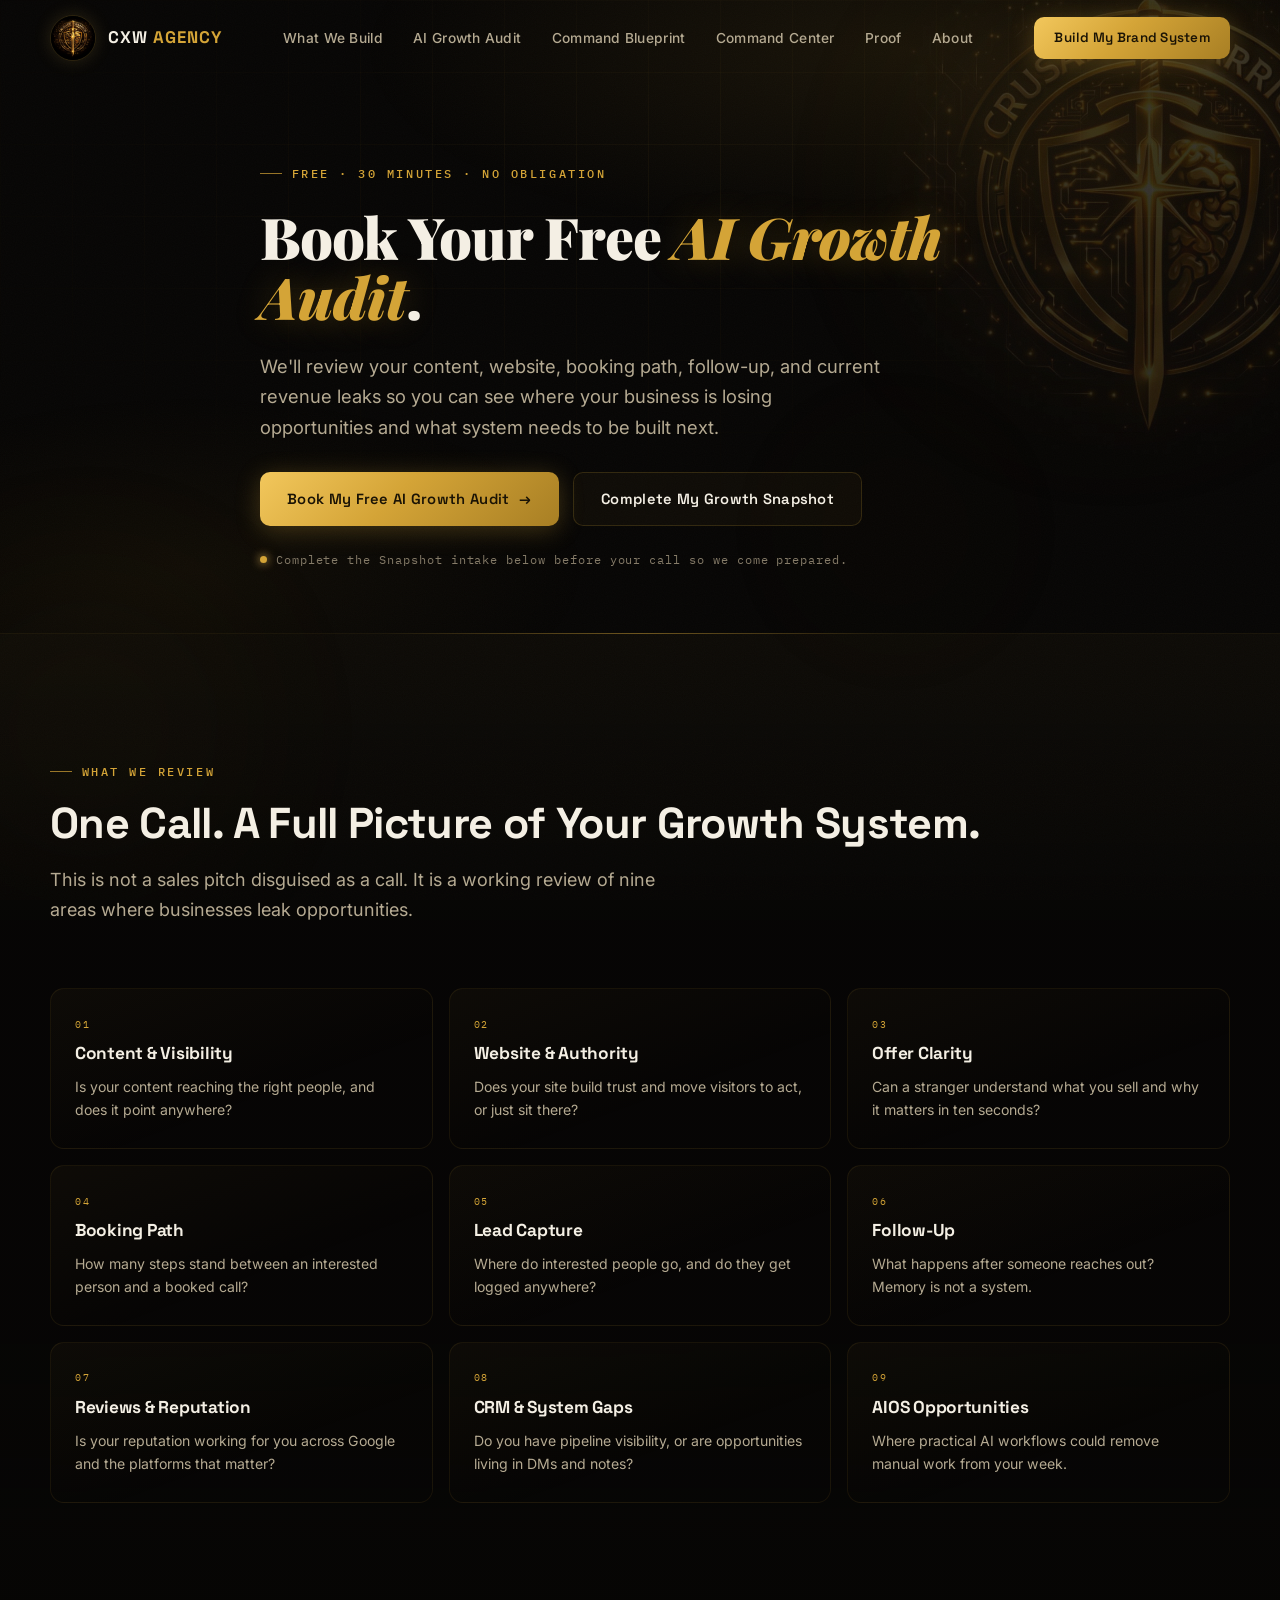
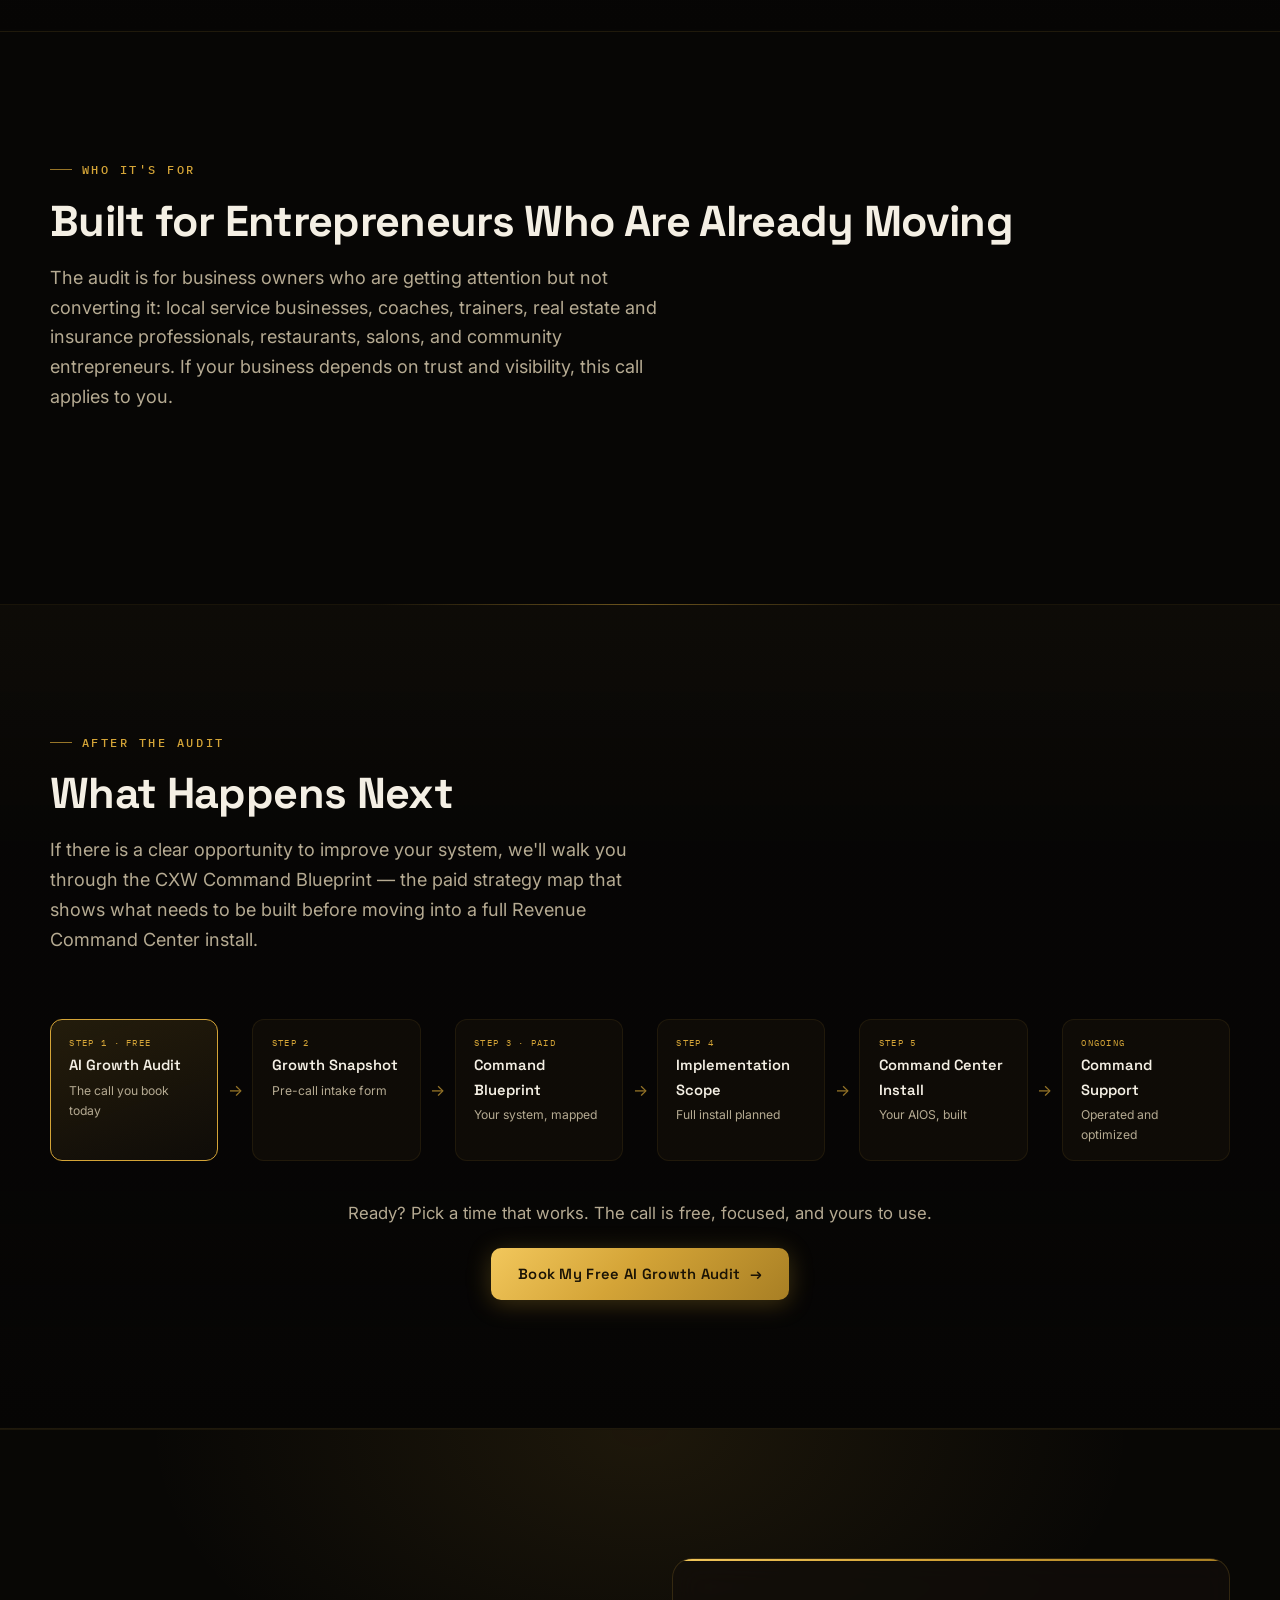
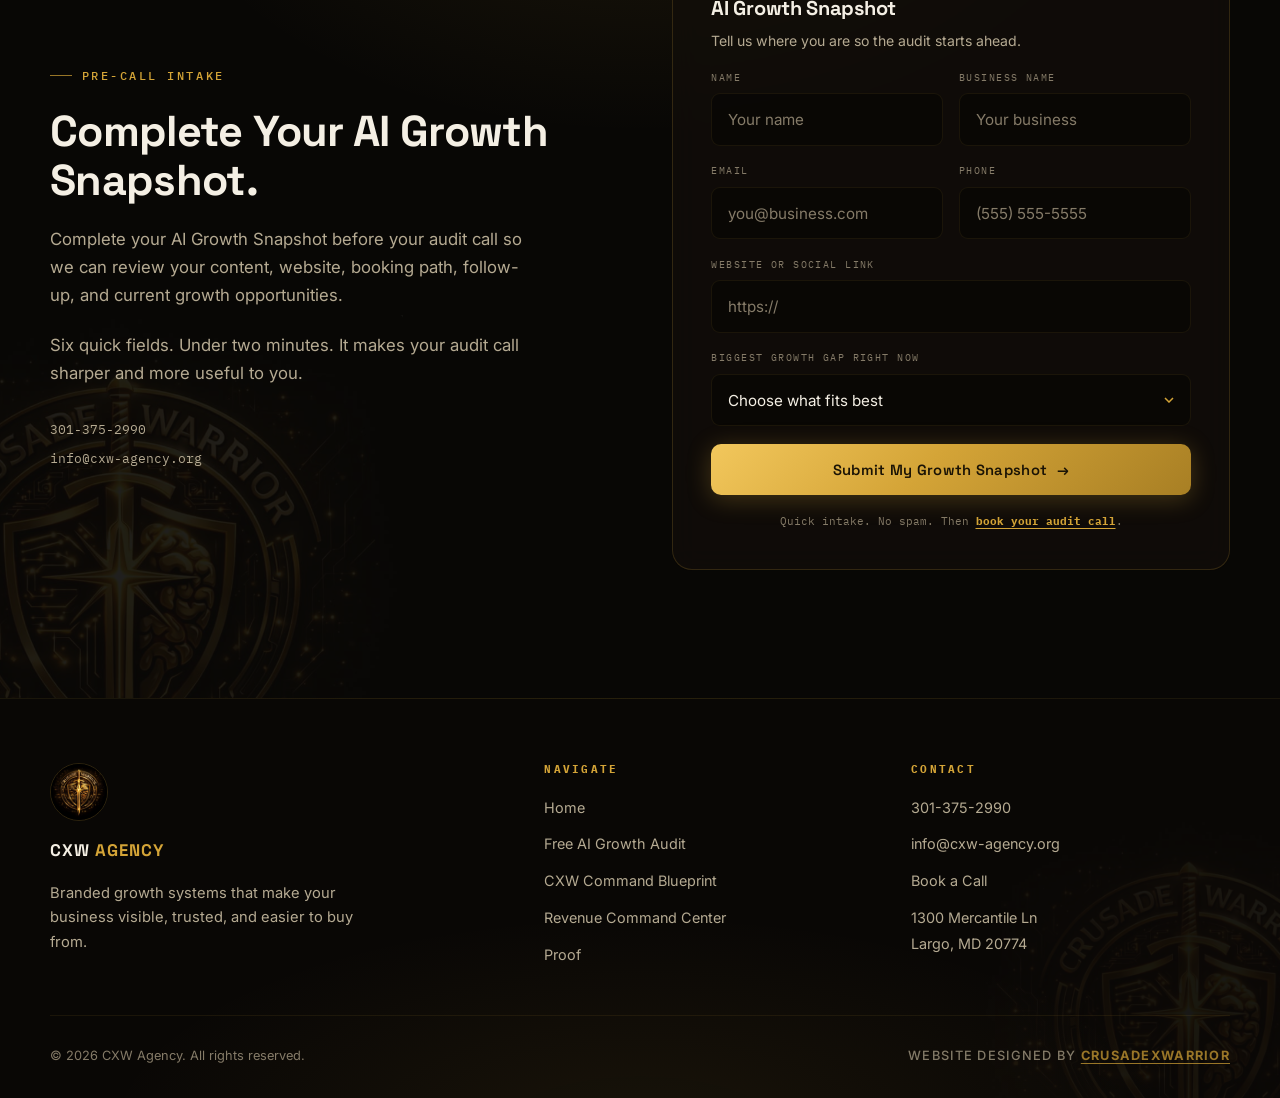
==== ai-growth-audit.html @ 998bd676 "Update: restructure nav (add AI Growth Audit + About, drop Growth Engine/Industries), add About miss" ====
<!DOCTYPE html>
<html lang="en">
<head>
  <meta charset="UTF-8">
  <meta name="viewport" content="width=device-width, initial-scale=1.0">
  <title>Book Your Free AI Growth Audit | CXW Agency</title>
  <meta name="description" content="Book a free AI Growth Audit with CXW Agency. We review your content, website, booking path, follow-up, and revenue leaks so you know exactly what system to build next.">
  <meta property="og:title" content="Book Your Free AI Growth Audit | CXW Agency">
  <meta property="og:description" content="A free call that shows you where your business is losing opportunities and what system needs to be built next.">
  <meta property="og:type" content="website">
  <meta property="og:url" content="https://cxw-agency.org/ai-growth-audit">
  <meta property="og:image" content="https://cxw-agency.org/assets/logo.png">
  <meta name="theme-color" content="#070605">
  <link rel="canonical" href="https://cxw-agency.org/ai-growth-audit">
  <link rel="icon" type="image/png" href="/assets/logo.png">

  <link rel="preconnect" href="https://fonts.googleapis.com">
  <link rel="preconnect" href="https://fonts.gstatic.com" crossorigin>
  <link href="https://fonts.googleapis.com/css2?family=Space+Grotesk:wght@500;600;700&family=Playfair+Display:ital,wght@0,700;0,900;1,700;1,900&family=Inter:wght@400;500;600&family=IBM+Plex+Mono:wght@400;500&display=swap" rel="stylesheet">

  <link rel="stylesheet" href="/css/variables.css">
  <link rel="stylesheet" href="/css/base.css">
  <link rel="stylesheet" href="/css/layout.css">
  <link rel="stylesheet" href="/css/components.css">
</head>
<body id="home">

  <div class="atmosphere" aria-hidden="true"><span></span><span></span><span></span></div>

  <header class="header" id="site-header">
    <div class="container header__inner">
      <a href="/" class="header__brand" aria-label="CXW Agency home">
        <img src="/assets/logo.png" alt="CXW Agency emblem" class="header__logo" width="46" height="46">
        <span class="header__wordmark">CXW <span>AGENCY</span></span>
      </a>
      <nav class="nav" aria-label="Primary">
        <a href="/#what-we-build" class="nav__link">What We Build</a>
        <a href="/ai-growth-audit" class="nav__link">AI Growth Audit</a>
        <a href="/command-blueprint" class="nav__link">Command Blueprint</a>
        <a href="/revenue-command-center" class="nav__link">Command Center</a>
        <a href="/#proof" class="nav__link">Proof</a>
        <a href="/#about" class="nav__link">About</a>
      </nav>
      <a href="https://api.leadconnectorhq.com/widget/bookings/samuel-davenport-personal-calendar-hyjkpv2bm" target="_blank" rel="noopener noreferrer" data-booking="audit" class="btn btn--gold btn--sm header__cta">Build My Brand System</a>
      <button class="nav-toggle" id="nav-toggle" aria-label="Open menu" aria-expanded="false" aria-controls="mobile-nav">
        <span class="nav-toggle__bar"></span>
        <span class="nav-toggle__bar"></span>
        <span class="nav-toggle__bar"></span>
      </button>
    </div>
  </header>

  <nav class="mobile-nav" id="mobile-nav" aria-label="Mobile">
    <a href="/" class="mobile-nav__link">Home</a>
    <a href="/#what-we-build" class="mobile-nav__link">What We Build</a>
    <a href="/ai-growth-audit" class="mobile-nav__link">AI Growth Audit</a>
    <a href="/command-blueprint" class="mobile-nav__link">Command Blueprint</a>
    <a href="/revenue-command-center" class="mobile-nav__link">Command Center</a>
    <a href="/#about" class="mobile-nav__link">About</a>
    <a href="https://api.leadconnectorhq.com/widget/bookings/samuel-davenport-personal-calendar-hyjkpv2bm" target="_blank" rel="noopener noreferrer" data-booking="audit" class="btn btn--gold">Book My Free AI Growth Audit</a>
  </nav>

  <main>

    <!-- HERO -->
    <section class="page-hero">
      <div class="grid-bg" aria-hidden="true"></div>
      <img src="/assets/logo.png" alt="" class="hero__watermark" aria-hidden="true">
      <div class="container page-hero__inner">
        <span class="eyebrow">Free &middot; 30 Minutes &middot; No Obligation</span>
        <h1 class="page-hero__title">Book Your Free <em>AI Growth Audit</em>.</h1>
        <p class="page-hero__sub">We'll review your content, website, booking path, follow-up, and current revenue leaks so you can see where your business is losing opportunities and what system needs to be built next.</p>
        <div class="hero__ctas">
          <a href="https://api.leadconnectorhq.com/widget/bookings/samuel-davenport-personal-calendar-hyjkpv2bm" target="_blank" rel="noopener noreferrer" data-booking="audit" class="btn btn--gold">Book My Free AI Growth Audit <span class="btn__arrow">→</span></a>
          <a href="#snapshot" class="btn btn--ghost">Complete My Growth Snapshot</a>
        </div>
        <p class="hero__note">Complete the Snapshot intake below before your call so we come prepared.</p>
      </div>
    </section>

    <!-- WHAT WE REVIEW -->
    <section class="section--raised" id="what-we-review">
      <div class="container">
        <div class="section-head reveal">
          <span class="eyebrow">What We Review</span>
          <h2>One Call. A Full Picture of Your Growth System.</h2>
          <p class="section-sub">This is not a sales pitch disguised as a call. It is a working review of nine areas where businesses leak opportunities.</p>
        </div>
        <div class="audience">
          <div class="audience-card reveal">
            <span class="audience-card__tag">01</span>
            <h3 class="audience-card__title">Content &amp; Visibility</h3>
            <p class="audience-card__desc">Is your content reaching the right people, and does it point anywhere?</p>
          </div>
          <div class="audience-card reveal">
            <span class="audience-card__tag">02</span>
            <h3 class="audience-card__title">Website &amp; Authority</h3>
            <p class="audience-card__desc">Does your site build trust and move visitors to act, or just sit there?</p>
          </div>
          <div class="audience-card reveal">
            <span class="audience-card__tag">03</span>
            <h3 class="audience-card__title">Offer Clarity</h3>
            <p class="audience-card__desc">Can a stranger understand what you sell and why it matters in ten seconds?</p>
          </div>
          <div class="audience-card reveal">
            <span class="audience-card__tag">04</span>
            <h3 class="audience-card__title">Booking Path</h3>
            <p class="audience-card__desc">How many steps stand between an interested person and a booked call?</p>
          </div>
          <div class="audience-card reveal">
            <span class="audience-card__tag">05</span>
            <h3 class="audience-card__title">Lead Capture</h3>
            <p class="audience-card__desc">Where do interested people go, and do they get logged anywhere?</p>
          </div>
          <div class="audience-card reveal">
            <span class="audience-card__tag">06</span>
            <h3 class="audience-card__title">Follow-Up</h3>
            <p class="audience-card__desc">What happens after someone reaches out? Memory is not a system.</p>
          </div>
          <div class="audience-card reveal">
            <span class="audience-card__tag">07</span>
            <h3 class="audience-card__title">Reviews &amp; Reputation</h3>
            <p class="audience-card__desc">Is your reputation working for you across Google and the platforms that matter?</p>
          </div>
          <div class="audience-card reveal">
            <span class="audience-card__tag">08</span>
            <h3 class="audience-card__title">CRM &amp; System Gaps</h3>
            <p class="audience-card__desc">Do you have pipeline visibility, or are opportunities living in DMs and notes?</p>
          </div>
          <div class="audience-card reveal">
            <span class="audience-card__tag">09</span>
            <h3 class="audience-card__title">AIOS Opportunities</h3>
            <p class="audience-card__desc">Where practical AI workflows could remove manual work from your week.</p>
          </div>
        </div>
      </div>
    </section>

    <!-- WHO IT IS FOR -->
    <section id="who-for">
      <div class="container">
        <div class="section-head reveal">
          <span class="eyebrow">Who It's For</span>
          <h2>Built for Entrepreneurs Who Are Already Moving</h2>
          <p class="section-sub">The audit is for business owners who are getting attention but not converting it: local service businesses, coaches, trainers, real estate and insurance professionals, restaurants, salons, and community entrepreneurs. If your business depends on trust and visibility, this call applies to you.</p>
        </div>
      </div>
    </section>

    <!-- AFTER THE CALL -->
    <section class="section--raised" id="after">
      <div class="container">
        <div class="section-head reveal">
          <span class="eyebrow">After the Audit</span>
          <h2>What Happens Next</h2>
          <p class="section-sub">If there is a clear opportunity to improve your system, we'll walk you through the CXW Command Blueprint — the paid strategy map that shows what needs to be built before moving into a full Revenue Command Center install.</p>
        </div>
        <div class="flow reveal">
          <div class="flow__node flow__node--end">
            <span class="flow__label">Step 1 &middot; Free</span>
            <span class="flow__title">AI Growth Audit</span>
            <span class="flow__desc">The call you book today</span>
          </div>
          <span class="flow__arrow" aria-hidden="true">→</span>
          <div class="flow__node">
            <span class="flow__label">Step 2</span>
            <span class="flow__title">Growth Snapshot</span>
            <span class="flow__desc">Pre-call intake form</span>
          </div>
          <span class="flow__arrow" aria-hidden="true">→</span>
          <div class="flow__node">
            <span class="flow__label">Step 3 &middot; Paid</span>
            <span class="flow__title">Command Blueprint</span>
            <span class="flow__desc">Your system, mapped</span>
          </div>
          <span class="flow__arrow" aria-hidden="true">→</span>
          <div class="flow__node">
            <span class="flow__label">Step 4</span>
            <span class="flow__title">Implementation Scope</span>
            <span class="flow__desc">Full install planned</span>
          </div>
          <span class="flow__arrow" aria-hidden="true">→</span>
          <div class="flow__node">
            <span class="flow__label">Step 5</span>
            <span class="flow__title">Command Center Install</span>
            <span class="flow__desc">Your AIOS, built</span>
          </div>
          <span class="flow__arrow" aria-hidden="true">→</span>
          <div class="flow__node">
            <span class="flow__label">Ongoing</span>
            <span class="flow__title">Command Support</span>
            <span class="flow__desc">Operated and optimized</span>
          </div>
        </div>
        <div class="offer-callout reveal" id="book-call">
          <p>Ready? Pick a time that works. The call is free, focused, and yours to use.</p>
          <a href="https://api.leadconnectorhq.com/widget/bookings/samuel-davenport-personal-calendar-hyjkpv2bm" target="_blank" rel="noopener noreferrer" data-booking="audit" class="btn btn--gold">Book My Free AI Growth Audit <span class="btn__arrow">→</span></a>
        </div>
      </div>
    </section>

    <!-- SNAPSHOT INTAKE -->
    <section class="final-cta" id="snapshot">
      <img src="/assets/logo.png" alt="" class="final-cta__watermark" aria-hidden="true">
      <div class="container">
        <div class="final-cta__grid">
          <div class="final-cta__content reveal">
            <span class="eyebrow">Pre-Call Intake</span>
            <h2>Complete Your AI Growth Snapshot.</h2>
            <p>Complete your AI Growth Snapshot before your audit call so we can review your content, website, booking path, follow-up, and current growth opportunities.</p>
            <p>Six quick fields. Under two minutes. It makes your audit call sharper and more useful to you.</p>
            <div class="contact-lines">
              <a href="tel:+13013752990">301-375-2990</a>
              <a href="mailto:info@cxw-agency.org">info@cxw-agency.org</a>
            </div>
          </div>

          <form class="lead-form" id="lead-form" action="https://formsubmit.co/info@cxw-agency.org" method="POST" novalidate>
            <input type="hidden" name="_subject" value="New AI Growth Snapshot — CXW Agency">
            <input type="hidden" name="_captcha" value="false">
            <input type="hidden" name="_template" value="table">
            <input type="text" name="_honey" style="display:none" tabindex="-1" autocomplete="off">

            <h3 class="lead-form__title">AI Growth Snapshot</h3>
            <p class="lead-form__sub">Tell us where you are so the audit starts ahead.</p>

            <div class="form-row">
              <div class="form-field">
                <label for="f-name">Name</label>
                <input type="text" id="f-name" name="Name" placeholder="Your name" required>
              </div>
              <div class="form-field">
                <label for="f-business">Business Name</label>
                <input type="text" id="f-business" name="Business Name" placeholder="Your business" required>
              </div>
            </div>

            <div class="form-row">
              <div class="form-field">
                <label for="f-email">Email</label>
                <input type="email" id="f-email" name="Email" placeholder="you@business.com" required>
              </div>
              <div class="form-field">
                <label for="f-phone">Phone</label>
                <input type="tel" id="f-phone" name="Phone" placeholder="(555) 555-5555" required>
              </div>
            </div>

            <div class="form-field">
              <label for="f-link">Website or Social Link</label>
              <input type="url" id="f-link" name="Website or Social Link" placeholder="https://">
            </div>

            <div class="form-field">
              <label for="f-goal">Biggest Growth Gap Right Now</label>
              <select id="f-goal" name="Biggest Growth Gap" required>
                <option value="" disabled selected>Choose what fits best</option>
                <option>Not enough visibility or attention</option>
                <option>Attention but no leads or bookings</option>
                <option>Leads go cold — weak follow-up</option>
                <option>Website does not build trust or convert</option>
                <option>No CRM or pipeline visibility</option>
                <option>Not sure — that is what the audit is for</option>
              </select>
            </div>

            <div class="form-status" id="form-status" role="status" aria-live="polite"></div>

            <button type="submit" class="btn btn--gold btn--block" id="form-submit">Submit My Growth Snapshot <span class="btn__arrow">→</span></button>
            <p class="lead-form__fine">Quick intake. No spam. Then <a href="https://api.leadconnectorhq.com/widget/bookings/samuel-davenport-personal-calendar-hyjkpv2bm" target="_blank" rel="noopener noreferrer" data-booking="audit" class="footer__credit-link">book your audit call</a>.</p>
          </form>
        </div>
      </div>
    </section>

  </main>

  <footer class="footer">
    <img src="/assets/logo.png" alt="" class="footer__watermark" aria-hidden="true">
    <div class="container">
      <div class="footer__grid">
        <div class="footer__brand-block">
          <img src="/assets/logo.png" alt="CXW Agency emblem" class="footer__logo" width="58" height="58">
          <span class="header__wordmark">CXW <span>AGENCY</span></span>
          <p class="footer__tagline">Branded growth systems that make your business visible, trusted, and easier to buy from.</p>
        </div>
        <div>
          <h4 class="footer__heading">Navigate</h4>
          <ul class="footer__list">
            <li><a href="/" class="footer__link">Home</a></li>
            <li><a href="/ai-growth-audit" class="footer__link">Free AI Growth Audit</a></li>
            <li><a href="/command-blueprint" class="footer__link">CXW Command Blueprint</a></li>
            <li><a href="/revenue-command-center" class="footer__link">Revenue Command Center</a></li>
            <li><a href="/#proof" class="footer__link">Proof</a></li>
          </ul>
        </div>
        <div>
          <h4 class="footer__heading">Contact</h4>
          <ul class="footer__list">
            <li><a href="tel:+13013752990" class="footer__link">301-375-2990</a></li>
            <li><a href="mailto:info@cxw-agency.org" class="footer__link">info@cxw-agency.org</a></li>
            <li><a href="https://api.leadconnectorhq.com/widget/bookings/samuel-davenport-personal-calendar-hyjkpv2bm" target="_blank" rel="noopener noreferrer" data-booking="audit" class="footer__link">Book a Call</a></li>
            <li><span class="footer__link">1300 Mercantile Ln<br>Largo, MD 20774</span></li>
          </ul>
        </div>
      </div>
      <div class="footer__bottom">
        <p class="footer__copyright">© 2026 CXW Agency. All rights reserved.</p>
        <p class="footer__credit">
          Website designed by <a href="https://crusadexwarrior.com" target="_blank" rel="noopener noreferrer" class="footer__credit-link">CrusadeXWarrior</a>
        </p>
      </div>
    </div>
  </footer>

  <script src="/js/main.js"></script>
</body>
</html>
---- css/variables.css ----
/* ============================================
   CXW AGENCY — DESIGN TOKENS
   Noir + Gold Command Center System
   ============================================ */

:root {
  /* --- Noir backgrounds --- */
  --cn-black: #070605;
  --cn-black-2: #0c0a07;
  --cn-black-3: #120f0a;
  --cn-black-4: #181410;

  /* --- Gold system --- */
  --cn-gold: #d4a437;
  --cn-gold-bright: #f2c75c;
  --cn-gold-deep: #8f6b1e;
  --cn-gold-dark: #5c4413;
  --cn-gold-glow: rgba(242, 199, 92, 0.14);
  --cn-gold-grad: linear-gradient(135deg, #f2c75c 0%, #d4a437 45%, #a87f24 100%);

  /* --- Lines & surfaces --- */
  --cn-line: rgba(212, 164, 55, 0.18);
  --cn-line-soft: rgba(212, 164, 55, 0.09);
  --cn-surface: rgba(242, 199, 92, 0.035);
  --cn-surface-hover: rgba(242, 199, 92, 0.07);
  --cn-glass: rgba(18, 15, 10, 0.72);

  /* --- Text --- */
  --cn-text: #f4efe4;
  --cn-text-muted: #b5aa92;
  --cn-text-dim: #857b68;

  /* --- Status --- */
  --cn-success: #86c993;
  --cn-danger: #d97e6a;

  /* --- Typography --- */
  --cn-font-display: 'Space Grotesk', 'Segoe UI', sans-serif;
  --cn-font-serif: 'Playfair Display', 'Georgia', serif;
  --cn-font-body: 'Inter', 'Segoe UI', sans-serif;
  --cn-font-mono: 'IBM Plex Mono', 'Consolas', monospace;

  /* --- Scale --- */
  --cn-container: 1180px;
  --cn-radius: 14px;
  --cn-radius-lg: 20px;
  --cn-section-pad: clamp(4.5rem, 10vw, 8rem);
  --cn-header-h: 76px;

  /* --- Motion --- */
  --cn-ease: cubic-bezier(0.22, 1, 0.36, 1);
}
---- css/base.css ----
/* ============================================
   CXW AGENCY — BASE / RESET / TYPOGRAPHY
   ============================================ */

*,
*::before,
*::after {
  margin: 0;
  padding: 0;
  box-sizing: border-box;
}

html {
  scroll-behavior: smooth;
  scroll-padding-top: calc(var(--cn-header-h) + 16px);
  -webkit-text-size-adjust: 100%;
}

body {
  font-family: var(--cn-font-body);
  font-size: 1rem;
  line-height: 1.65;
  color: var(--cn-text);
  background-color: var(--cn-black);
  -webkit-font-smoothing: antialiased;
  overflow-x: hidden;
}

img {
  max-width: 100%;
  display: block;
}

a {
  color: inherit;
  text-decoration: none;
}

ul,
ol {
  list-style: none;
}

button,
input,
textarea,
select {
  font: inherit;
  color: inherit;
}

button {
  cursor: pointer;
  background: none;
  border: none;
}

/* --- Headings --- */
h1, h2, h3, h4 {
  font-family: var(--cn-font-display);
  font-weight: 700;
  line-height: 1.12;
  letter-spacing: -0.015em;
  color: var(--cn-text);
}

h1 {
  font-size: clamp(2.4rem, 5.6vw, 4.1rem);
}

h2 {
  font-size: clamp(1.8rem, 3.8vw, 2.7rem);
}

h3 {
  font-size: clamp(1.15rem, 2vw, 1.35rem);
}

p {
  color: var(--cn-text-muted);
}

strong {
  color: var(--cn-text);
  font-weight: 600;
}

::selection {
  background: var(--cn-gold);
  color: var(--cn-black);
}

/* --- Shared text utilities --- */
.text-gold {
  background: var(--cn-gold-grad);
  -webkit-background-clip: text;
  background-clip: text;
  -webkit-text-fill-color: transparent;
  color: transparent;
}

.eyebrow {
  font-family: var(--cn-font-mono);
  font-size: 0.72rem;
  font-weight: 500;
  letter-spacing: 0.22em;
  text-transform: uppercase;
  color: var(--cn-gold);
  display: inline-flex;
  align-items: center;
  gap: 0.6rem;
}

.eyebrow::before {
  content: '';
  width: 22px;
  height: 1px;
  background: var(--cn-gold);
  opacity: 0.7;
}

.section-sub {
  max-width: 620px;
  font-size: clamp(1rem, 1.6vw, 1.13rem);
  color: var(--cn-text-muted);
}

/* --- Scroll reveal --- */
.reveal {
  opacity: 0;
  transform: translateY(26px);
  transition: opacity 0.7s var(--cn-ease), transform 0.7s var(--cn-ease);
}

.reveal.is-visible {
  opacity: 1;
  transform: translateY(0);
}

@media (prefers-reduced-motion: reduce) {
  html {
    scroll-behavior: auto;
  }
  .reveal {
    opacity: 1;
    transform: none;
    transition: none;
  }
  *,
  *::before,
  *::after {
    animation-duration: 0.01ms !important;
    animation-iteration-count: 1 !important;
    transition-duration: 0.01ms !important;
  }
}
---- css/layout.css ----
/* ============================================
   CXW AGENCY — LAYOUT / HEADER / SECTIONS / FOOTER
   ============================================ */

.container {
  width: min(var(--cn-container), 100% - 2.5rem);
  margin-inline: auto;
}

section {
  padding-block: var(--cn-section-pad);
  position: relative;
}

.section-head {
  display: flex;
  flex-direction: column;
  gap: 1.1rem;
  margin-bottom: clamp(2.5rem, 6vw, 4rem);
}

/* ============ HEADER ============ */
.header {
  position: fixed;
  inset: 0 0 auto 0;
  z-index: 100;
  height: var(--cn-header-h);
  transition: background 0.35s ease, border-color 0.35s ease;
  border-bottom: 1px solid transparent;
}

.header.is-scrolled {
  background: rgba(7, 6, 5, 0.88);
  backdrop-filter: blur(14px);
  -webkit-backdrop-filter: blur(14px);
  border-bottom-color: var(--cn-line-soft);
}

.header__inner {
  height: var(--cn-header-h);
  display: flex;
  align-items: center;
  justify-content: space-between;
  gap: 1.5rem;
}

.header__brand {
  display: flex;
  align-items: center;
  gap: 0.75rem;
  min-width: 0;
}

.header__logo {
  width: 46px;
  height: 46px;
  border-radius: 50%;
  border: 1px solid var(--cn-line);
  box-shadow: 0 0 18px rgba(242, 199, 92, 0.15);
  object-fit: cover;
  flex-shrink: 0;
}

.header__wordmark {
  font-family: var(--cn-font-display);
  font-weight: 700;
  font-size: 1.05rem;
  letter-spacing: 0.06em;
  white-space: nowrap;
}

.header__wordmark span {
  color: var(--cn-gold);
}

.nav {
  display: flex;
  align-items: center;
  gap: 1.9rem;
}

.nav__link {
  font-size: 0.86rem;
  font-weight: 500;
  color: var(--cn-text-muted);
  letter-spacing: 0.02em;
  transition: color 0.25s ease;
  position: relative;
}

.nav__link::after {
  content: '';
  position: absolute;
  left: 0;
  bottom: -6px;
  width: 0;
  height: 1px;
  background: var(--cn-gold);
  transition: width 0.3s var(--cn-ease);
}

.nav__link:hover {
  color: var(--cn-text);
}

.nav__link:hover::after {
  width: 100%;
}

.header__cta {
  flex-shrink: 0;
}

/* --- Mobile nav --- */
.nav-toggle {
  display: none;
  flex-direction: column;
  justify-content: center;
  gap: 5px;
  width: 42px;
  height: 42px;
  align-items: center;
  border: 1px solid var(--cn-line);
  border-radius: 10px;
}

.nav-toggle__bar {
  width: 18px;
  height: 2px;
  background: var(--cn-gold);
  border-radius: 2px;
  transition: transform 0.3s var(--cn-ease), opacity 0.3s ease;
}

.nav-toggle.is-open .nav-toggle__bar:nth-child(1) {
  transform: translateY(7px) rotate(45deg);
}

.nav-toggle.is-open .nav-toggle__bar:nth-child(2) {
  opacity: 0;
}

.nav-toggle.is-open .nav-toggle__bar:nth-child(3) {
  transform: translateY(-7px) rotate(-45deg);
}

.mobile-nav {
  position: fixed;
  top: var(--cn-header-h);
  left: 0;
  right: 0;
  z-index: 99;
  background: rgba(7, 6, 5, 0.97);
  backdrop-filter: blur(18px);
  -webkit-backdrop-filter: blur(18px);
  border-bottom: 1px solid var(--cn-line-soft);
  padding: 1.4rem 1.25rem 1.8rem;
  display: flex;
  flex-direction: column;
  gap: 0.35rem;
  transform: translateY(-12px);
  opacity: 0;
  visibility: hidden;
  transition: transform 0.35s var(--cn-ease), opacity 0.3s ease, visibility 0.3s;
}

.mobile-nav.is-open {
  transform: translateY(0);
  opacity: 1;
  visibility: visible;
}

.mobile-nav__link {
  font-family: var(--cn-font-display);
  font-size: 1.05rem;
  font-weight: 600;
  padding: 0.7rem 0.4rem;
  border-bottom: 1px solid var(--cn-line-soft);
  color: var(--cn-text);
  display: flex;
  justify-content: space-between;
  align-items: center;
}

.mobile-nav__link::after {
  content: '→';
  color: var(--cn-gold);
  font-size: 0.9rem;
}

.mobile-nav .btn {
  margin-top: 1.1rem;
  justify-content: center;
}

/* ============ GLOBAL ATMOSPHERE ============ */
/* Fixed cinematic backdrop: slow-drifting gold glows + faint noise.
   Sections use translucent backgrounds so the whole site shares one world. */
.atmosphere {
  position: fixed;
  inset: 0;
  z-index: -1;
  overflow: hidden;
  pointer-events: none;
}

.atmosphere span {
  position: absolute;
  border-radius: 50%;
  background: radial-gradient(circle, rgba(212, 164, 55, 0.5), transparent 70%);
  filter: blur(90px);
  opacity: 0.13;
  will-change: transform;
}

.atmosphere span:nth-child(1) {
  width: 46vw;
  height: 46vw;
  top: -12%;
  right: -10%;
  animation: atmo-drift-a 30s ease-in-out infinite alternate;
}

.atmosphere span:nth-child(2) {
  width: 38vw;
  height: 38vw;
  bottom: -8%;
  left: -12%;
  opacity: 0.1;
  animation: atmo-drift-b 38s ease-in-out infinite alternate;
}

.atmosphere span:nth-child(3) {
  width: 24vw;
  height: 24vw;
  top: 42%;
  left: 58%;
  opacity: 0.07;
  animation: atmo-drift-c 46s ease-in-out infinite alternate;
}

@keyframes atmo-drift-a {
  to { transform: translate(-7vw, 8vh) scale(1.12); }
}

@keyframes atmo-drift-b {
  to { transform: translate(9vw, -6vh) scale(1.08); }
}

@keyframes atmo-drift-c {
  to { transform: translate(-6vw, -9vh) scale(1.15); }
}

/* Faint film-grain noise for cinematic texture */
.atmosphere::after {
  content: '';
  position: absolute;
  inset: 0;
  background-image: url("data:image/svg+xml,%3Csvg xmlns='http://www.w3.org/2000/svg' width='140' height='140'%3E%3Cfilter id='n'%3E%3CfeTurbulence type='fractalNoise' baseFrequency='0.9' numOctaves='2'/%3E%3C/filter%3E%3Crect width='140' height='140' filter='url(%23n)' opacity='0.5'/%3E%3C/svg%3E");
  opacity: 0.05;
}

/* ============ BACKDROP TEXTURES ============ */
.grid-bg {
  position: absolute;
  inset: 0;
  pointer-events: none;
  background-image:
    linear-gradient(var(--cn-line-soft) 1px, transparent 1px),
    linear-gradient(90deg, var(--cn-line-soft) 1px, transparent 1px);
  background-size: 72px 72px;
  mask-image: radial-gradient(ellipse 90% 70% at 50% 30%, black 0%, transparent 75%);
  -webkit-mask-image: radial-gradient(ellipse 90% 70% at 50% 30%, black 0%, transparent 75%);
  opacity: 0.55;
}

.section--raised {
  background: linear-gradient(180deg, rgba(242, 199, 92, 0.03), rgba(7, 6, 5, 0.35) 30%, rgba(7, 6, 5, 0.35) 70%, transparent);
  border-top: 1px solid var(--cn-line-soft);
  border-bottom: 1px solid var(--cn-line-soft);
  position: relative;
}

/* Soft gold seam at the top of raised sections — guides the eye, avoids hard cuts */
.section--raised::before {
  content: '';
  position: absolute;
  top: -1px;
  left: 50%;
  transform: translateX(-50%);
  width: min(520px, 70vw);
  height: 1px;
  background: linear-gradient(90deg, transparent, rgba(212, 164, 55, 0.45), transparent);
}

/* ============ FOOTER ============ */
.footer {
  background:
    radial-gradient(ellipse 60% 80% at 50% 110%, rgba(212, 164, 55, 0.08), transparent 70%),
    rgba(12, 10, 7, 0.55);
  border-top: 1px solid var(--cn-line-soft);
  padding: 4rem 0 2rem;
  position: relative;
  overflow: hidden;
}

.footer::before {
  content: '';
  position: absolute;
  top: -1px;
  left: 50%;
  transform: translateX(-50%);
  width: min(520px, 70vw);
  height: 1px;
  background: linear-gradient(90deg, transparent, rgba(212, 164, 55, 0.45), transparent);
}

.footer__watermark {
  position: absolute;
  right: -120px;
  bottom: -140px;
  width: 420px;
  opacity: 0.07;
  mix-blend-mode: screen;
  pointer-events: none;
}

.footer .container {
  position: relative;
  z-index: 1;
}

.footer__grid {
  display: grid;
  grid-template-columns: 1.4fr 1fr 1fr;
  gap: 3rem;
  padding-bottom: 3rem;
  border-bottom: 1px solid var(--cn-line-soft);
}

.footer__brand-block {
  display: flex;
  flex-direction: column;
  gap: 1rem;
  max-width: 340px;
}

.footer__logo {
  width: 58px;
  height: 58px;
  border-radius: 50%;
  border: 1px solid var(--cn-line);
}

.footer__tagline {
  font-size: 0.92rem;
  color: var(--cn-text-muted);
}

.footer__heading {
  font-family: var(--cn-font-mono);
  font-size: 0.7rem;
  letter-spacing: 0.2em;
  text-transform: uppercase;
  color: var(--cn-gold);
  margin-bottom: 1.1rem;
}

.footer__list {
  display: flex;
  flex-direction: column;
  gap: 0.65rem;
}

.footer__link {
  font-size: 0.9rem;
  color: var(--cn-text-muted);
  transition: color 0.25s ease;
}

.footer__link:hover {
  color: var(--cn-gold-bright);
}

.footer__bottom {
  display: flex;
  flex-wrap: wrap;
  justify-content: space-between;
  align-items: center;
  gap: 1rem;
  padding-top: 1.8rem;
}

.footer__copyright {
  font-size: 0.8rem;
  color: var(--cn-text-dim);
}

.footer__credit {
  opacity: 0.7;
  font-size: 0.8rem;
  text-transform: uppercase;
  letter-spacing: 0.1em;
  font-weight: 500;
  color: var(--cn-text-muted);
}

.footer__credit-link {
  color: var(--cn-gold);
  font-weight: 700;
  text-decoration: underline;
  text-decoration-color: var(--cn-gold);
  text-underline-offset: 3px;
}

/* ============ RESPONSIVE ============ */
@media (max-width: 960px) {
  .nav {
    display: none;
  }
  .nav-toggle {
    display: flex;
  }
  .header__inner .header__cta {
    display: none;
  }
  .footer__grid {
    grid-template-columns: 1fr 1fr;
  }
}

@media (max-width: 480px) {
  .header__wordmark {
    display: none;
  }
  .header__inner {
    gap: 0.75rem;
  }
}

@media (max-width: 600px) {
  .footer__grid {
    grid-template-columns: 1fr;
    gap: 2.2rem;
  }
  .footer__bottom {
    flex-direction: column;
    text-align: center;
  }
}

/* ============ ABOUT / MISSION ============ */
#about p {
  max-width: 62ch;
  color: var(--cn-text-muted);
  margin-bottom: 1.1rem;
}

#about p strong {
  color: var(--cn-gold-bright);
}

#about .founder__creds {
  margin-top: 1.8rem;
}
---- css/components.css ----
/* ============================================
   CXW AGENCY — COMPONENTS
   Buttons, Hero, Dashboard, Cards, Process,
   Offer, Proof, Founder, Form
   ============================================ */

/* ============ BUTTONS ============ */
.btn {
  display: inline-flex;
  align-items: center;
  gap: 0.6rem;
  font-family: var(--cn-font-display);
  font-weight: 600;
  font-size: 0.92rem;
  letter-spacing: 0.02em;
  padding: 0.85rem 1.7rem;
  border-radius: 10px;
  transition: transform 0.25s var(--cn-ease), box-shadow 0.25s ease, background 0.25s ease, border-color 0.25s ease;
  white-space: nowrap;
}

.btn--gold {
  background: var(--cn-gold-grad);
  color: #1a1305;
  box-shadow: 0 4px 24px rgba(212, 164, 55, 0.28);
  position: relative;
  overflow: hidden;
}

/* Shine sweep on hover — GPU-friendly transform only */
.btn--gold::before {
  content: '';
  position: absolute;
  top: 0;
  left: 0;
  width: 45%;
  height: 100%;
  background: linear-gradient(105deg, transparent, rgba(255, 255, 255, 0.38), transparent);
  transform: translateX(-140%) skewX(-18deg);
  transition: transform 0.65s var(--cn-ease);
  pointer-events: none;
}

.btn--gold:hover {
  transform: translateY(-2px);
  box-shadow: 0 8px 34px rgba(242, 199, 92, 0.4);
}

.btn--gold:hover::before {
  transform: translateX(340%) skewX(-18deg);
}

.btn--ghost {
  border: 1px solid var(--cn-line);
  color: var(--cn-text);
  background: var(--cn-surface);
}

.btn--ghost:hover {
  border-color: var(--cn-gold);
  background: var(--cn-surface-hover);
  transform: translateY(-2px);
  box-shadow: 0 0 24px rgba(212, 164, 55, 0.14), inset 0 0 14px rgba(212, 164, 55, 0.06);
}

.btn--sm {
  padding: 0.6rem 1.25rem;
  font-size: 0.84rem;
}

.btn--block {
  width: 100%;
  justify-content: center;
}

.btn__arrow {
  transition: transform 0.25s var(--cn-ease);
}

.btn:hover .btn__arrow {
  transform: translateX(3px);
}

/* ============ HERO ============ */
.hero {
  min-height: 100svh;
  display: flex;
  align-items: center;
  padding-top: calc(var(--cn-header-h) + clamp(2.5rem, 6vw, 4rem));
  padding-bottom: clamp(3rem, 7vw, 5rem);
  background:
    radial-gradient(ellipse 60% 45% at 70% 8%, rgba(212, 164, 55, 0.09), transparent 70%),
    radial-gradient(ellipse 45% 40% at 15% 90%, rgba(212, 164, 55, 0.05), transparent 70%);
  overflow: hidden;
}

.hero__inner {
  display: grid;
  grid-template-columns: 1.05fr 0.95fr;
  gap: clamp(2.5rem, 5vw, 4.5rem);
  align-items: center;
  position: relative;
  z-index: 1;
}

.hero__content {
  display: flex;
  flex-direction: column;
  gap: 1.6rem;
}

.hero__headline .text-gold {
  display: inline;
}

/* --- Editorial serif treatment --- */
.hero__headline--serif {
  font-family: var(--cn-font-serif);
  font-weight: 900;
  line-height: 0.96;
  letter-spacing: -0.01em;
}

.hero__headline--serif > span {
  display: block;
}

.hero__line {
  display: block;
  color: var(--cn-text);
  font-size: clamp(2.4rem, 4.6vw, 3.9rem);
}

.hero__line--gold {
  color: var(--cn-gold);
  font-style: italic;
  font-weight: 900;
  text-shadow: 0 0 34px rgba(212, 164, 55, 0.28);
}

/* --- Hero entrance: staggered editorial reveal --- */
@keyframes rise-in {
  from {
    opacity: 0;
    transform: translateY(26px);
  }
  to {
    opacity: 1;
    transform: translateY(0);
  }
}

.hero__content .eyebrow {
  animation: rise-in 0.7s var(--cn-ease) 0.05s both;
}

.hero__line {
  animation: rise-in 0.85s var(--cn-ease) both;
}

.hero__line:nth-child(1) { animation-delay: 0.14s; }
.hero__line:nth-child(2) { animation-delay: 0.24s; }
.hero__line:nth-child(3) { animation-delay: 0.34s; }
.hero__line:nth-child(4) { animation-delay: 0.44s; }
.hero__line:nth-child(5) { animation-delay: 0.58s; animation-duration: 1s; }

.hero__sub {
  animation: rise-in 0.8s var(--cn-ease) 0.72s both;
}

.hero__ctas {
  animation: rise-in 0.8s var(--cn-ease) 0.86s both;
}

.hero__content .hero__note {
  animation: rise-in 0.8s var(--cn-ease) 1s both;
}

.hero .dashboard {
  animation: rise-in 1s var(--cn-ease) 0.55s both;
}

.hero__sub {
  font-size: clamp(1.02rem, 1.7vw, 1.16rem);
  max-width: 540px;
}

.hero__ctas {
  display: flex;
  flex-wrap: wrap;
  gap: 0.9rem;
  margin-top: 0.4rem;
}

.hero__note {
  font-family: var(--cn-font-mono);
  font-size: 0.74rem;
  letter-spacing: 0.08em;
  color: var(--cn-text-dim);
  display: flex;
  align-items: center;
  gap: 0.55rem;
}

.hero__note::before {
  content: '';
  width: 7px;
  height: 7px;
  border-radius: 50%;
  background: var(--cn-gold);
  box-shadow: 0 0 10px var(--cn-gold-bright);
  animation: pulse-dot 2.4s ease-in-out infinite;
}

@keyframes pulse-dot {
  0%, 100% { opacity: 1; }
  50% { opacity: 0.35; }
}

/* ============ COMMAND CENTER DASHBOARD (hero visual) ============ */
.dashboard {
  background: var(--cn-glass);
  backdrop-filter: blur(16px);
  -webkit-backdrop-filter: blur(16px);
  border: 1px solid var(--cn-line);
  border-radius: var(--cn-radius-lg);
  box-shadow:
    0 30px 80px rgba(0, 0, 0, 0.55),
    0 0 0 1px rgba(0, 0, 0, 0.4),
    0 0 60px rgba(212, 164, 55, 0.07);
  overflow: hidden;
  position: relative;
}

.dashboard::before {
  content: '';
  position: absolute;
  inset: 0 0 auto 0;
  height: 1px;
  background: linear-gradient(90deg, transparent, var(--cn-gold-bright), transparent);
  opacity: 0.6;
}

.dashboard__bar {
  display: flex;
  align-items: center;
  gap: 0.8rem;
  padding: 0.85rem 1.2rem;
  border-bottom: 1px solid var(--cn-line-soft);
  background: rgba(0, 0, 0, 0.3);
}

.dashboard__title {
  white-space: nowrap;
  overflow: hidden;
  text-overflow: ellipsis;
}

.dashboard__dots {
  display: flex;
  gap: 6px;
}

.dashboard__dot {
  width: 9px;
  height: 9px;
  border-radius: 50%;
  background: var(--cn-gold-dark);
}

.dashboard__dot:first-child {
  background: var(--cn-gold);
}

.dashboard__title {
  font-family: var(--cn-font-mono);
  font-size: 0.66rem;
  letter-spacing: 0.18em;
  text-transform: uppercase;
  color: var(--cn-text-dim);
}

.dashboard__live {
  margin-left: auto;
  font-family: var(--cn-font-mono);
  font-size: 0.62rem;
  letter-spacing: 0.14em;
  color: var(--cn-success);
  display: flex;
  align-items: center;
  gap: 0.4rem;
  flex-shrink: 0;
  white-space: nowrap;
}

.dashboard__live::before {
  content: '';
  width: 6px;
  height: 6px;
  border-radius: 50%;
  background: var(--cn-success);
  animation: pulse-dot 1.8s ease-in-out infinite;
}

.dashboard__body {
  padding: 1.2rem;
  display: flex;
  flex-direction: column;
  gap: 1.1rem;
}

/* Stat tiles */
.dashboard__stats {
  display: grid;
  grid-template-columns: repeat(3, 1fr);
  gap: 0.7rem;
}

.stat-tile {
  background: var(--cn-surface);
  border: 1px solid var(--cn-line-soft);
  border-radius: 10px;
  padding: 0.8rem 0.9rem;
}

.stat-tile__label {
  font-family: var(--cn-font-mono);
  font-size: 0.58rem;
  letter-spacing: 0.12em;
  text-transform: uppercase;
  color: var(--cn-text-dim);
  margin-bottom: 0.35rem;
}

.stat-tile__value {
  font-family: var(--cn-font-display);
  font-size: 1.35rem;
  font-weight: 700;
  color: var(--cn-gold-bright);
  line-height: 1;
}

.stat-tile__delta {
  font-family: var(--cn-font-mono);
  font-size: 0.6rem;
  color: var(--cn-success);
  margin-top: 0.3rem;
}

/* Pipeline mini-board */
.dashboard__pipeline {
  display: grid;
  grid-template-columns: repeat(4, 1fr);
  gap: 0.55rem;
}

.pipe-col {
  background: rgba(0, 0, 0, 0.28);
  border: 1px solid var(--cn-line-soft);
  border-radius: 10px;
  padding: 0.6rem 0.55rem;
  display: flex;
  flex-direction: column;
  gap: 0.45rem;
  min-height: 108px;
}

.pipe-col__name {
  font-family: var(--cn-font-mono);
  font-size: 0.55rem;
  letter-spacing: 0.1em;
  text-transform: uppercase;
  color: var(--cn-gold);
  display: flex;
  justify-content: space-between;
}

.pipe-card {
  background: var(--cn-surface);
  border: 1px solid var(--cn-line-soft);
  border-left: 2px solid var(--cn-gold);
  border-radius: 6px;
  height: 22px;
  position: relative;
  overflow: hidden;
}

.pipe-card::after {
  content: '';
  position: absolute;
  top: 8px;
  left: 8px;
  right: 30%;
  height: 4px;
  border-radius: 2px;
  background: rgba(242, 199, 92, 0.22);
}

.pipe-card--won {
  border-left-color: var(--cn-success);
}

/* Automation feed */
.dashboard__feed {
  background: rgba(0, 0, 0, 0.28);
  border: 1px solid var(--cn-line-soft);
  border-radius: 10px;
  padding: 0.75rem 0.9rem;
  display: flex;
  flex-direction: column;
  gap: 0.55rem;
}

.feed-item {
  display: flex;
  align-items: center;
  gap: 0.6rem;
  font-family: var(--cn-font-mono);
  font-size: 0.66rem;
  color: var(--cn-text-muted);
  opacity: 0.45;
  transition: opacity 0.5s ease;
}

.feed-item.is-active {
  opacity: 1;
  color: var(--cn-text);
}

.feed-item__check {
  width: 15px;
  height: 15px;
  border-radius: 50%;
  border: 1px solid var(--cn-gold);
  color: var(--cn-gold-bright);
  font-size: 0.55rem;
  display: inline-flex;
  align-items: center;
  justify-content: center;
  flex-shrink: 0;
}

.feed-item.is-active .feed-item__check {
  background: var(--cn-gold);
  color: #1a1305;
  box-shadow: 0 0 12px rgba(242, 199, 92, 0.5);
}

/* ============ PROBLEM / LEAKS ============ */
.problem__grid {
  display: grid;
  grid-template-columns: 0.95fr 1.05fr;
  gap: clamp(2.5rem, 5vw, 4.5rem);
  align-items: start;
}

.problem__narrative {
  display: flex;
  flex-direction: column;
  gap: 1.2rem;
  position: sticky;
  top: calc(var(--cn-header-h) + 32px);
}

.problem__narrative p {
  font-size: 1.05rem;
}

.leak-list {
  display: flex;
  flex-direction: column;
  gap: 0.85rem;
}

.leak {
  display: flex;
  gap: 1rem;
  align-items: flex-start;
  background: var(--cn-surface);
  border: 1px solid var(--cn-line-soft);
  border-radius: var(--cn-radius);
  padding: 1.15rem 1.3rem;
  transition: border-color 0.3s ease, background 0.3s ease, transform 0.3s var(--cn-ease);
}

.leak:hover {
  border-color: var(--cn-line);
  background: var(--cn-surface-hover);
  transform: translateX(4px);
}

.leak__num {
  font-family: var(--cn-font-mono);
  font-size: 0.7rem;
  color: var(--cn-gold);
  border: 1px solid var(--cn-line);
  border-radius: 6px;
  padding: 0.25rem 0.5rem;
  flex-shrink: 0;
  margin-top: 0.15rem;
}

.leak__title {
  font-family: var(--cn-font-display);
  font-weight: 600;
  font-size: 1rem;
  margin-bottom: 0.2rem;
}

.leak__desc {
  font-size: 0.9rem;
  color: var(--cn-text-muted);
}

/* ============ MODULE CARDS (Revenue Command Center) ============ */
.modules {
  display: grid;
  grid-template-columns: repeat(4, 1fr);
  gap: 1rem;
}

.module {
  background: var(--cn-glass);
  backdrop-filter: blur(10px);
  -webkit-backdrop-filter: blur(10px);
  border: 1px solid var(--cn-line-soft);
  border-radius: var(--cn-radius);
  padding: 1.6rem 1.4rem;
  display: flex;
  flex-direction: column;
  gap: 0.85rem;
  transition: border-color 0.3s ease, transform 0.3s var(--cn-ease), box-shadow 0.3s ease;
  position: relative;
  overflow: hidden;
}

.module::before {
  content: '';
  position: absolute;
  inset: 0 0 auto 0;
  height: 2px;
  background: var(--cn-gold-grad);
  transform: scaleX(0);
  transform-origin: left;
  transition: transform 0.4s var(--cn-ease);
}

.module:hover {
  border-color: var(--cn-line);
  transform: translateY(-4px);
  box-shadow: 0 16px 40px rgba(0, 0, 0, 0.4);
}

.module:hover::before {
  transform: scaleX(1);
}

.module__icon {
  width: 44px;
  height: 44px;
  border-radius: 11px;
  border: 1px solid var(--cn-line);
  background: var(--cn-surface);
  display: flex;
  align-items: center;
  justify-content: center;
  color: var(--cn-gold-bright);
}

.module__icon svg {
  width: 21px;
  height: 21px;
}

.module__title {
  font-size: 1.02rem;
}

.module__desc {
  font-size: 0.87rem;
  color: var(--cn-text-muted);
}

.rcc-definition {
  max-width: 760px;
  font-size: clamp(1.05rem, 2vw, 1.3rem);
  font-family: var(--cn-font-display);
  font-weight: 500;
  color: var(--cn-text);
  line-height: 1.5;
  border-left: 2px solid var(--cn-gold);
  padding-left: 1.4rem;
  margin-bottom: clamp(2.5rem, 5vw, 3.5rem);
}

.rcc-definition em {
  font-style: normal;
  color: var(--cn-gold-bright);
}

/* ============ AUDIENCE CARDS ============ */
.audience {
  display: grid;
  grid-template-columns: repeat(3, 1fr);
  gap: 1rem;
}

.audience-card {
  border: 1px solid var(--cn-line-soft);
  border-radius: var(--cn-radius);
  padding: 1.7rem 1.5rem;
  background: linear-gradient(160deg, var(--cn-surface), transparent 65%);
  display: flex;
  flex-direction: column;
  gap: 0.7rem;
  transition: border-color 0.3s ease, transform 0.3s var(--cn-ease);
}

.audience-card:hover {
  border-color: var(--cn-line);
  transform: translateY(-4px);
}

.audience-card__tag {
  font-family: var(--cn-font-mono);
  font-size: 0.62rem;
  letter-spacing: 0.16em;
  text-transform: uppercase;
  color: var(--cn-gold);
}

.audience-card__title {
  font-size: 1.08rem;
}

.audience-card__desc {
  font-size: 0.88rem;
}

/* ============ PROCESS ============ */
.process {
  display: grid;
  grid-template-columns: repeat(4, 1fr);
  gap: 1rem;
  counter-reset: step;
}

.step {
  position: relative;
  border: 1px solid var(--cn-line-soft);
  border-radius: var(--cn-radius);
  background: var(--cn-black-3);
  padding: 1.8rem 1.5rem 1.6rem;
  display: flex;
  flex-direction: column;
  gap: 0.8rem;
  transition: border-color 0.3s ease, transform 0.3s var(--cn-ease);
}

.step:hover {
  border-color: var(--cn-line);
  transform: translateY(-4px);
}

.step__num {
  font-family: var(--cn-font-mono);
  font-size: 2.1rem;
  font-weight: 500;
  background: var(--cn-gold-grad);
  -webkit-background-clip: text;
  background-clip: text;
  -webkit-text-fill-color: transparent;
  line-height: 1;
}

.step__title {
  font-size: 1.05rem;
}

.step__desc {
  font-size: 0.88rem;
}

.step__connector {
  position: absolute;
  top: 2.5rem;
  right: -0.85rem;
  width: 0.85rem;
  height: 1px;
  background: var(--cn-line);
  display: block;
}

.step:last-child .step__connector {
  display: none;
}

/* ============ OFFER ============ */
.offers {
  display: grid;
  grid-template-columns: repeat(4, 1fr);
  gap: 1rem;
  align-items: stretch;
}

.offer {
  border: 1px solid var(--cn-line-soft);
  border-radius: var(--cn-radius);
  background: var(--cn-glass);
  backdrop-filter: blur(10px);
  -webkit-backdrop-filter: blur(10px);
  padding: 1.8rem 1.5rem;
  display: flex;
  flex-direction: column;
  gap: 0.9rem;
  transition: border-color 0.3s ease, transform 0.3s var(--cn-ease);
}

.offer:hover {
  border-color: var(--cn-line);
  transform: translateY(-4px);
}

.offer--featured {
  border-color: var(--cn-gold);
  background: linear-gradient(170deg, rgba(212, 164, 55, 0.1), var(--cn-glass) 55%);
  box-shadow: 0 0 40px rgba(212, 164, 55, 0.1);
}

.offer__badge {
  font-family: var(--cn-font-mono);
  font-size: 0.6rem;
  letter-spacing: 0.16em;
  text-transform: uppercase;
  color: #1a1305;
  background: var(--cn-gold-grad);
  border-radius: 5px;
  padding: 0.28rem 0.6rem;
  align-self: flex-start;
  font-weight: 600;
}

.offer__stage {
  font-family: var(--cn-font-mono);
  font-size: 0.62rem;
  letter-spacing: 0.16em;
  text-transform: uppercase;
  color: var(--cn-text-dim);
}

.offer__title {
  font-size: 1.1rem;
}

.offer__desc {
  font-size: 0.88rem;
  flex-grow: 1;
}

.offer__list {
  display: flex;
  flex-direction: column;
  gap: 0.45rem;
  margin-top: 0.2rem;
}

.offer__list li {
  font-size: 0.84rem;
  color: var(--cn-text-muted);
  display: flex;
  gap: 0.5rem;
  align-items: flex-start;
}

.offer__list li::before {
  content: '◆';
  color: var(--cn-gold);
  font-size: 0.55rem;
  margin-top: 0.35rem;
  flex-shrink: 0;
}

.offer-callout {
  margin-top: 2.4rem;
  text-align: center;
  display: flex;
  flex-direction: column;
  align-items: center;
  gap: 1.3rem;
}

.offer-callout p {
  max-width: 640px;
  font-size: 1.05rem;
}

/* ============ PROOF ============ */
.proof-grid {
  display: grid;
  grid-template-columns: repeat(3, 1fr);
  gap: 1rem;
}

.proof-card {
  border: 1px dashed var(--cn-line);
  border-radius: var(--cn-radius);
  padding: 1.7rem 1.5rem;
  background: var(--cn-surface);
  display: flex;
  flex-direction: column;
  gap: 0.75rem;
  min-height: 190px;
}

.proof-card__label {
  font-family: var(--cn-font-mono);
  font-size: 0.6rem;
  letter-spacing: 0.16em;
  text-transform: uppercase;
  color: var(--cn-gold);
  border: 1px solid var(--cn-line);
  border-radius: 5px;
  padding: 0.3rem 0.6rem;
  align-self: flex-start;
}

.proof-card__title {
  font-size: 1.02rem;
}

.proof-card__desc {
  font-size: 0.86rem;
}

.proof-note {
  margin-top: 1.8rem;
  font-size: 0.9rem;
  color: var(--cn-text-dim);
  font-family: var(--cn-font-mono);
  letter-spacing: 0.02em;
}

/* ============ FOUNDER ============ */
.founder__grid {
  display: grid;
  grid-template-columns: 0.85fr 1.15fr;
  gap: clamp(2.5rem, 5vw, 4.5rem);
  align-items: center;
}

.founder__visual {
  position: relative;
  border: 1px solid var(--cn-line);
  border-radius: var(--cn-radius-lg);
  background:
    radial-gradient(ellipse 70% 60% at 50% 35%, rgba(212, 164, 55, 0.12), transparent 70%),
    var(--cn-black-3);
  aspect-ratio: 4 / 4.6;
  display: flex;
  flex-direction: column;
  align-items: center;
  justify-content: center;
  gap: 1.4rem;
  overflow: hidden;
  padding: 2rem;
}

.founder__emblem {
  width: min(62%, 240px);
  border-radius: 50%;
  border: 1px solid var(--cn-line);
  box-shadow: 0 0 60px rgba(212, 164, 55, 0.22);
}

.founder__visual-name {
  text-align: center;
}

.founder__visual-name strong {
  display: block;
  font-family: var(--cn-font-display);
  font-size: 1.1rem;
  letter-spacing: 0.04em;
}

.founder__visual-name span {
  font-family: var(--cn-font-mono);
  font-size: 0.66rem;
  letter-spacing: 0.18em;
  text-transform: uppercase;
  color: var(--cn-gold);
}

.founder__content {
  display: flex;
  flex-direction: column;
  gap: 1.3rem;
}

.founder__content p {
  font-size: 1.02rem;
}

.founder__creds {
  display: flex;
  flex-wrap: wrap;
  gap: 0.55rem;
  margin-top: 0.3rem;
}

.cred {
  font-family: var(--cn-font-mono);
  font-size: 0.66rem;
  letter-spacing: 0.1em;
  text-transform: uppercase;
  color: var(--cn-gold-bright);
  border: 1px solid var(--cn-line);
  background: var(--cn-surface);
  border-radius: 999px;
  padding: 0.42rem 0.9rem;
}

/* ============ FINAL CTA + FORM ============ */
.final-cta {
  background:
    radial-gradient(ellipse 55% 50% at 50% 0%, rgba(212, 164, 55, 0.1), transparent 70%),
    rgba(12, 10, 7, 0.45);
  border-top: 1px solid var(--cn-line-soft);
}

.final-cta__grid {
  display: grid;
  grid-template-columns: 1fr 1fr;
  gap: clamp(2.5rem, 5vw, 4.5rem);
  align-items: start;
}

.final-cta__content {
  display: flex;
  flex-direction: column;
  gap: 1.4rem;
  position: sticky;
  top: calc(var(--cn-header-h) + 32px);
}

.final-cta__content p {
  font-size: 1.05rem;
  max-width: 480px;
}

.final-cta__ctas {
  display: flex;
  flex-wrap: wrap;
  gap: 0.9rem;
}

.contact-lines {
  display: flex;
  flex-direction: column;
  gap: 0.5rem;
  margin-top: 0.6rem;
}

.contact-lines a,
.contact-lines span {
  font-family: var(--cn-font-mono);
  font-size: 0.8rem;
  color: var(--cn-text-muted);
  transition: color 0.25s ease;
}

.contact-lines a:hover {
  color: var(--cn-gold-bright);
}

/* --- Lead form --- */
.lead-form {
  background: var(--cn-glass);
  backdrop-filter: blur(14px);
  -webkit-backdrop-filter: blur(14px);
  border: 1px solid var(--cn-line);
  border-radius: var(--cn-radius-lg);
  padding: clamp(1.6rem, 3vw, 2.4rem);
  display: flex;
  flex-direction: column;
  gap: 1.1rem;
  position: relative;
  overflow: hidden;
}

.lead-form::before {
  content: '';
  position: absolute;
  inset: 0 0 auto 0;
  height: 2px;
  background: var(--cn-gold-grad);
}

.lead-form__title {
  font-size: 1.25rem;
}

.lead-form__sub {
  font-size: 0.88rem;
  margin-top: -0.5rem;
}

.form-row {
  display: grid;
  grid-template-columns: 1fr 1fr;
  gap: 1rem;
}

.form-field {
  display: flex;
  flex-direction: column;
  gap: 0.4rem;
}

.form-field label {
  font-family: var(--cn-font-mono);
  font-size: 0.64rem;
  letter-spacing: 0.14em;
  text-transform: uppercase;
  color: var(--cn-text-dim);
}

.form-field input,
.form-field select,
.form-field textarea {
  background: rgba(0, 0, 0, 0.35);
  border: 1px solid var(--cn-line-soft);
  border-radius: 9px;
  padding: 0.8rem 1rem;
  font-size: 0.95rem;
  color: var(--cn-text);
  transition: border-color 0.25s ease, box-shadow 0.25s ease;
  width: 100%;
}

.form-field select {
  appearance: none;
  background-image: url("data:image/svg+xml,%3Csvg xmlns='http://www.w3.org/2000/svg' width='10' height='6' viewBox='0 0 10 6'%3E%3Cpath d='M1 1l4 4 4-4' stroke='%23d4a437' stroke-width='1.5' fill='none'/%3E%3C/svg%3E");
  background-repeat: no-repeat;
  background-position: right 1rem center;
}

.form-field input::placeholder,
.form-field textarea::placeholder {
  color: var(--cn-text-dim);
}

.form-field input:focus,
.form-field select:focus,
.form-field textarea:focus {
  outline: none;
  border-color: var(--cn-gold);
  box-shadow: 0 0 0 3px rgba(212, 164, 55, 0.14);
}

.form-status {
  display: none;
  border-radius: 9px;
  padding: 0.85rem 1.1rem;
  font-size: 0.9rem;
  border: 1px solid;
}

.form-status.is-visible {
  display: block;
}

.form-status--success {
  border-color: rgba(134, 201, 147, 0.4);
  background: rgba(134, 201, 147, 0.08);
  color: var(--cn-success);
}

.form-status--error {
  border-color: rgba(217, 126, 106, 0.4);
  background: rgba(217, 126, 106, 0.08);
  color: var(--cn-danger);
}

.lead-form__fine {
  font-family: var(--cn-font-mono);
  font-size: 0.68rem;
  color: var(--cn-text-dim);
  text-align: center;
}

/* ============ OUTCOME PILLARS (What We Build) ============ */
.pillars {
  display: grid;
  grid-template-columns: repeat(3, 1fr);
  gap: 1rem;
}

.pillar {
  background: var(--cn-glass);
  backdrop-filter: blur(10px);
  -webkit-backdrop-filter: blur(10px);
  border: 1px solid var(--cn-line-soft);
  border-radius: var(--cn-radius-lg);
  padding: 2rem 1.7rem;
  display: flex;
  flex-direction: column;
  gap: 0.9rem;
  position: relative;
  overflow: hidden;
  transition: border-color 0.3s ease, transform 0.3s var(--cn-ease), box-shadow 0.3s ease;
}

.pillar::before {
  content: '';
  position: absolute;
  inset: 0 0 auto 0;
  height: 2px;
  background: var(--cn-gold-grad);
}

.pillar:hover {
  border-color: var(--cn-line);
  transform: translateY(-5px);
  box-shadow: 0 18px 44px rgba(0, 0, 0, 0.45);
}

.pillar__num {
  font-family: var(--cn-font-mono);
  font-size: 0.68rem;
  letter-spacing: 0.18em;
  color: var(--cn-gold);
}

.pillar__title {
  font-size: clamp(1.3rem, 2.4vw, 1.7rem);
}

.pillar__desc {
  font-size: 0.95rem;
}

.pillar__outcome {
  margin-top: auto;
  padding-top: 0.9rem;
  border-top: 1px solid var(--cn-line-soft);
  font-family: var(--cn-font-mono);
  font-size: 0.68rem;
  letter-spacing: 0.1em;
  text-transform: uppercase;
  color: var(--cn-gold-bright);
}

/* ============ CONTENT-TO-CLIENT FLOW ============ */
.flow {
  display: flex;
  flex-wrap: wrap;
  align-items: stretch;
  justify-content: center;
  gap: 0.6rem;
  margin-top: clamp(2rem, 4vw, 3rem);
}

.flow__node {
  background: var(--cn-surface);
  border: 1px solid var(--cn-line-soft);
  border-radius: 12px;
  padding: 0.95rem 1.15rem;
  display: flex;
  flex-direction: column;
  gap: 0.2rem;
  min-width: 138px;
  flex: 1 1 0;
  transition: border-color 0.3s ease, transform 0.3s var(--cn-ease);
}

.flow__node:hover {
  border-color: var(--cn-gold);
  transform: translateY(-3px);
}

.flow__node--end {
  border-color: var(--cn-gold);
  background: linear-gradient(160deg, rgba(212, 164, 55, 0.14), var(--cn-surface));
}

.flow__label {
  font-family: var(--cn-font-mono);
  font-size: 0.58rem;
  letter-spacing: 0.14em;
  text-transform: uppercase;
  color: var(--cn-gold);
}

.flow__title {
  font-family: var(--cn-font-display);
  font-weight: 600;
  font-size: 0.92rem;
  color: var(--cn-text);
}

.flow__desc {
  font-size: 0.76rem;
  color: var(--cn-text-muted);
}

.flow__arrow {
  align-self: center;
  color: var(--cn-gold);
  font-size: 1rem;
  opacity: 0.7;
  flex: 0 0 auto;
}

/* ============ INDUSTRIES ============ */
.industries {
  display: grid;
  grid-template-columns: repeat(5, 1fr);
  gap: 0.7rem;
}

.industry {
  border: 1px solid var(--cn-line-soft);
  border-radius: 11px;
  background: var(--cn-surface);
  padding: 1rem 1.1rem;
  display: flex;
  align-items: center;
  gap: 0.6rem;
  font-family: var(--cn-font-display);
  font-weight: 600;
  font-size: 0.88rem;
  color: var(--cn-text);
  transition: border-color 0.3s ease, background 0.3s ease, transform 0.3s var(--cn-ease);
}

.industry::before {
  content: '◆';
  color: var(--cn-gold);
  font-size: 0.5rem;
  flex-shrink: 0;
}

.industry:hover {
  border-color: var(--cn-line);
  background: var(--cn-surface-hover);
  transform: translateY(-2px);
}

.industries-note {
  margin-top: 1.6rem;
  text-align: center;
  font-size: 0.95rem;
  color: var(--cn-text-muted);
}

/* ============ MODULES 3-COL VARIANT ============ */
.modules--three {
  grid-template-columns: repeat(3, 1fr);
}

/* ============ OFFER LADDER 6-STEP VARIANT ============ */
.offers--ladder {
  grid-template-columns: repeat(3, 1fr);
}

/* ============ SUBPAGE HERO ============ */
.page-hero {
  padding-top: calc(var(--cn-header-h) + clamp(3rem, 8vw, 5.5rem));
  padding-bottom: clamp(2.5rem, 6vw, 4rem);
  background:
    radial-gradient(ellipse 60% 45% at 70% 8%, rgba(212, 164, 55, 0.09), transparent 70%),
    radial-gradient(ellipse 45% 40% at 15% 90%, rgba(212, 164, 55, 0.05), transparent 70%);
  position: relative;
  overflow: hidden;
}

.page-hero__inner {
  display: flex;
  flex-direction: column;
  gap: 1.5rem;
  max-width: 760px;
  position: relative;
  z-index: 1;
}

.page-hero__title {
  font-family: var(--cn-font-serif);
  font-weight: 900;
  font-size: clamp(2.2rem, 5vw, 3.6rem);
  line-height: 1.04;
}

.page-hero__title em {
  font-style: italic;
  color: var(--cn-gold);
  text-shadow: 0 0 34px rgba(212, 164, 55, 0.28);
}

.page-hero__sub {
  font-size: clamp(1rem, 1.7vw, 1.15rem);
  max-width: 620px;
}

/* ============ BRAND EMBLEM PRESENCE ============ */

/* Hero watermark — screen blend hides the logo's black square,
   leaving only the gold emblem glowing out of the background */
.hero__watermark {
  position: absolute;
  top: -60px;
  right: -140px;
  width: clamp(340px, 42vw, 620px);
  opacity: 0.16;
  mix-blend-mode: screen;
  pointer-events: none;
  filter: saturate(1.1);
  animation: emblem-drift 14s ease-in-out infinite;
  z-index: 0;
}

@keyframes emblem-drift {
  0%, 100% { transform: translateY(0) rotate(0deg); }
  50% { transform: translateY(-18px) rotate(1.2deg); }
}

/* --- The Mark Behind the System --- */
.brand-mark {
  background:
    radial-gradient(ellipse 50% 60% at 50% 42%, rgba(212, 164, 55, 0.1), transparent 70%);
  overflow: hidden;
}

.brand-mark__inner {
  display: flex;
  flex-direction: column;
  align-items: center;
  text-align: center;
  gap: 1.5rem;
  position: relative;
  z-index: 1;
}

.brand-mark__stage {
  position: relative;
  width: clamp(240px, 30vw, 330px);
  aspect-ratio: 1;
  display: flex;
  align-items: center;
  justify-content: center;
  margin-bottom: 0.8rem;
}

.brand-mark__stage::before,
.brand-mark__stage::after {
  content: '';
  position: absolute;
  border-radius: 50%;
  border: 1px solid var(--cn-line);
  inset: -26px;
  border-top-color: var(--cn-gold);
  animation: ring-spin 26s linear infinite;
}

.brand-mark__stage::after {
  inset: -52px;
  border-color: var(--cn-line-soft);
  border-bottom-color: rgba(242, 199, 92, 0.45);
  animation: ring-spin 40s linear infinite reverse;
}

@keyframes ring-spin {
  to { transform: rotate(360deg); }
}

.brand-mark__emblem {
  width: 100%;
  border-radius: 50%;
  border: 1px solid var(--cn-line);
  box-shadow:
    0 0 80px rgba(212, 164, 55, 0.3),
    0 0 160px rgba(212, 164, 55, 0.12);
  animation: emblem-breathe 6s ease-in-out infinite;
}

@keyframes emblem-breathe {
  0%, 100% { box-shadow: 0 0 80px rgba(212, 164, 55, 0.3), 0 0 160px rgba(212, 164, 55, 0.12); }
  50% { box-shadow: 0 0 110px rgba(212, 164, 55, 0.42), 0 0 200px rgba(212, 164, 55, 0.18); }
}

.brand-mark__inner .eyebrow::before {
  display: none;
}

.brand-mark__copy {
  max-width: 640px;
  font-size: clamp(1rem, 1.7vw, 1.13rem);
}

.brand-mark__values {
  display: flex;
  flex-wrap: wrap;
  justify-content: center;
  align-items: center;
  gap: 1rem;
  font-family: var(--cn-font-mono);
  font-size: 0.72rem;
  letter-spacing: 0.24em;
  text-transform: uppercase;
  color: var(--cn-gold);
  margin-top: 0.4rem;
}

.brand-mark__values span::after {
  content: '◆';
  margin-left: 1rem;
  font-size: 0.5rem;
  color: var(--cn-gold-deep);
}

.brand-mark__values span:last-child::after {
  display: none;
}

/* --- Final CTA emboss watermark --- */
.final-cta {
  position: relative;
  overflow: hidden;
}

.final-cta__watermark {
  position: absolute;
  bottom: -180px;
  left: -160px;
  width: clamp(400px, 44vw, 640px);
  opacity: 0.1;
  mix-blend-mode: screen;
  pointer-events: none;
  z-index: 0;
}

.final-cta .container {
  position: relative;
  z-index: 1;
}

/* --- Section divider emblem accent --- */
.divider-emblem {
  display: flex;
  align-items: center;
  justify-content: center;
  gap: 1.1rem;
  padding: 0;
  margin: 0 auto;
}

.divider-emblem::before,
.divider-emblem::after {
  content: '';
  height: 1px;
  width: min(180px, 26vw);
  background: linear-gradient(90deg, transparent, var(--cn-line));
}

.divider-emblem::after {
  background: linear-gradient(90deg, var(--cn-line), transparent);
}

.divider-emblem img {
  width: 44px;
  height: 44px;
  border-radius: 50%;
  border: 1px solid var(--cn-line);
  box-shadow: 0 0 22px rgba(212, 164, 55, 0.28);
}

/* ============ RESPONSIVE ============ */
@media (max-width: 1024px) {
  .modules {
    grid-template-columns: repeat(2, 1fr);
  }
  .industries {
    grid-template-columns: repeat(3, 1fr);
  }
  .process,
  .offers {
    grid-template-columns: repeat(2, 1fr);
  }
  .step__connector {
    display: none;
  }
}

@media (max-width: 960px) {
  .hero {
    min-height: auto;
  }
  .hero__inner,
  .problem__grid,
  .founder__grid,
  .final-cta__grid {
    grid-template-columns: 1fr;
  }
  .problem__narrative,
  .final-cta__content {
    position: static;
  }
  .audience,
  .proof-grid {
    grid-template-columns: repeat(2, 1fr);
  }
  .founder__visual {
    max-width: 440px;
    margin-inline: auto;
  }
  .pillars,
  .modules--three {
    grid-template-columns: 1fr;
  }
  .flow__arrow {
    display: none;
  }
  .flow__node {
    flex: 1 1 44%;
  }
}

@media (max-width: 600px) {
  .modules,
  .process,
  .offers,
  .audience,
  .proof-grid {
    grid-template-columns: 1fr;
  }
  .industries {
    grid-template-columns: repeat(2, 1fr);
  }
  .flow__node {
    flex: 1 1 100%;
  }
  .hero__watermark {
    width: 300px;
    top: -30px;
    right: -110px;
    opacity: 0.1;
  }
  .brand-mark__stage::after {
    inset: -30px;
  }
  .brand-mark__stage::before {
    inset: -16px;
  }
  .form-row {
    grid-template-columns: 1fr;
  }
  .dashboard__stats {
    grid-template-columns: repeat(3, 1fr);
  }
  .dashboard__pipeline {
    grid-template-columns: repeat(2, 1fr);
  }
  .hero__ctas .btn {
    width: 100%;
    justify-content: center;
  }
  .btn {
    white-space: normal;
    text-align: center;
  }
  .eyebrow {
    font-size: 0.62rem;
    letter-spacing: 0.16em;
  }
  .hero__note {
    font-size: 0.68rem;
  }
  .dashboard__bar {
    padding: 0.75rem 0.9rem;
    gap: 0.5rem;
  }
  .dashboard__title {
    font-size: 0.58rem;
  }
  .dashboard__live {
    font-size: 0.56rem;
  }
}
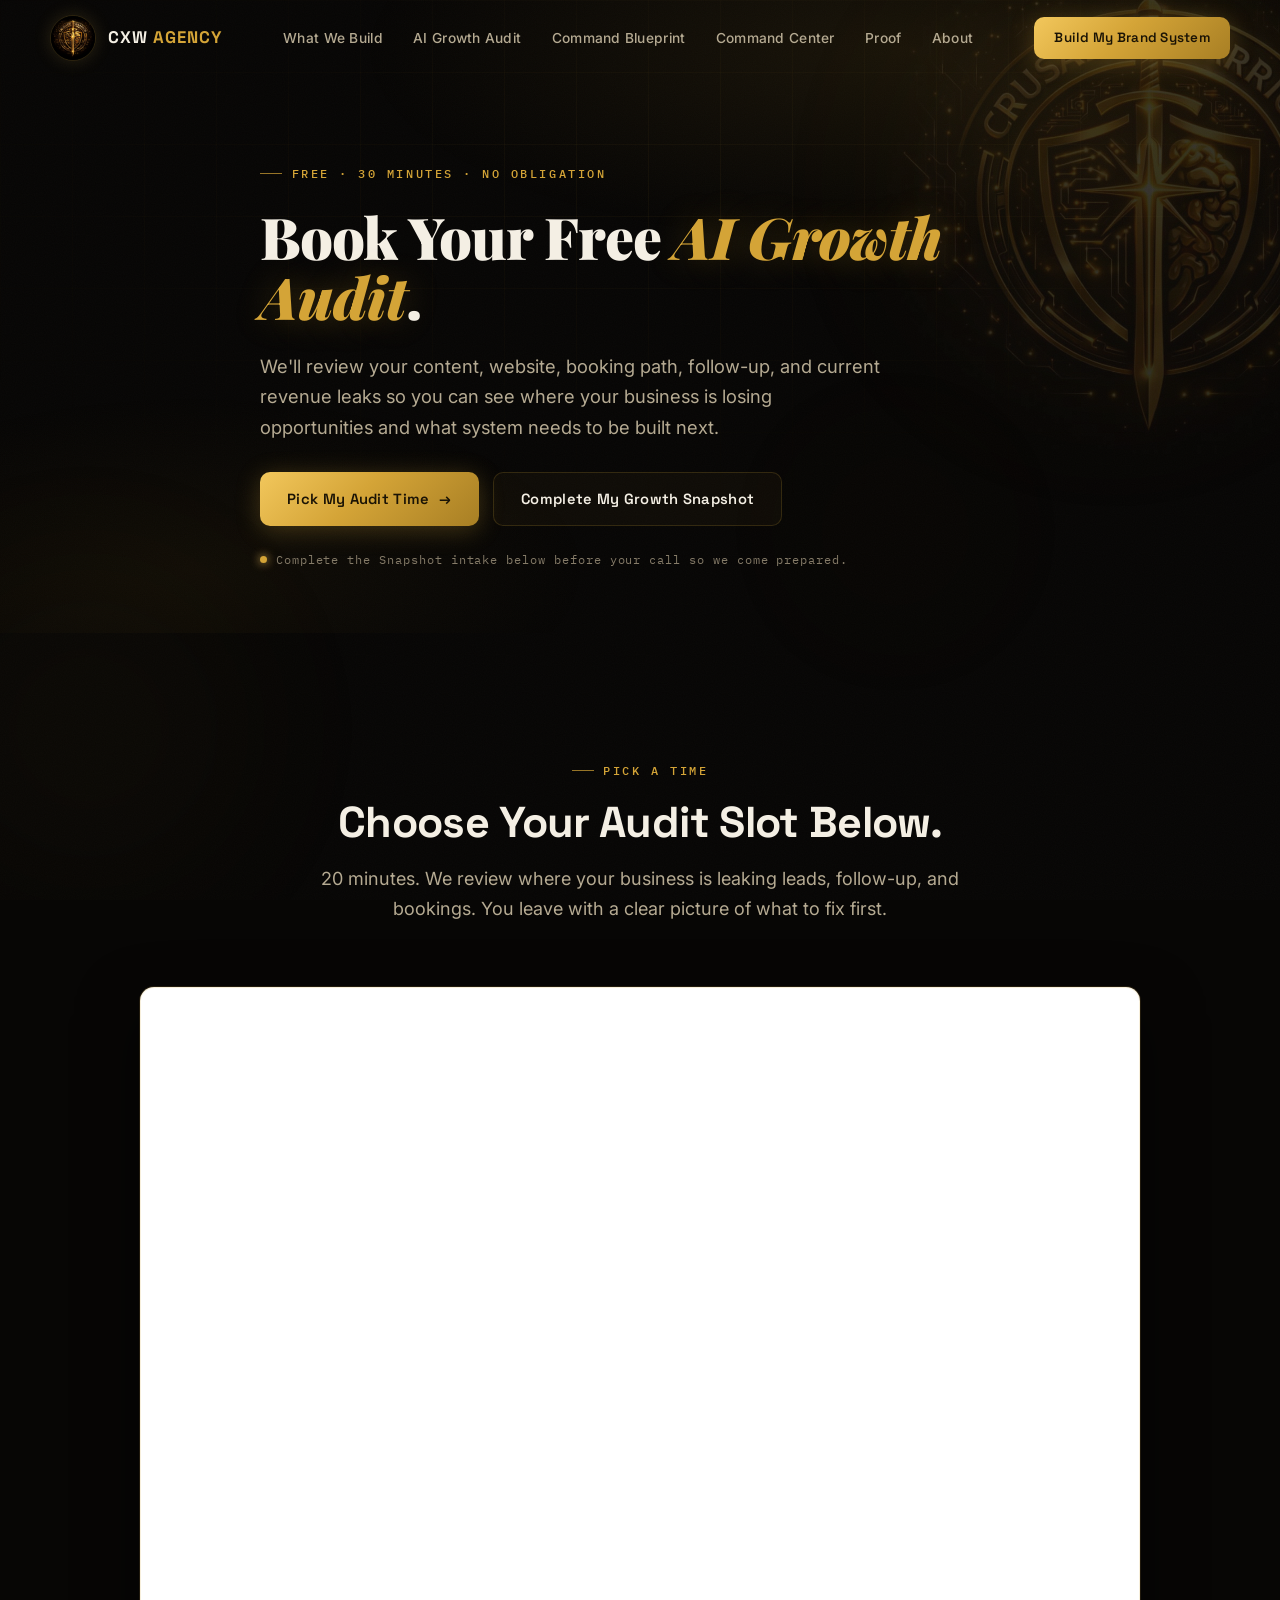
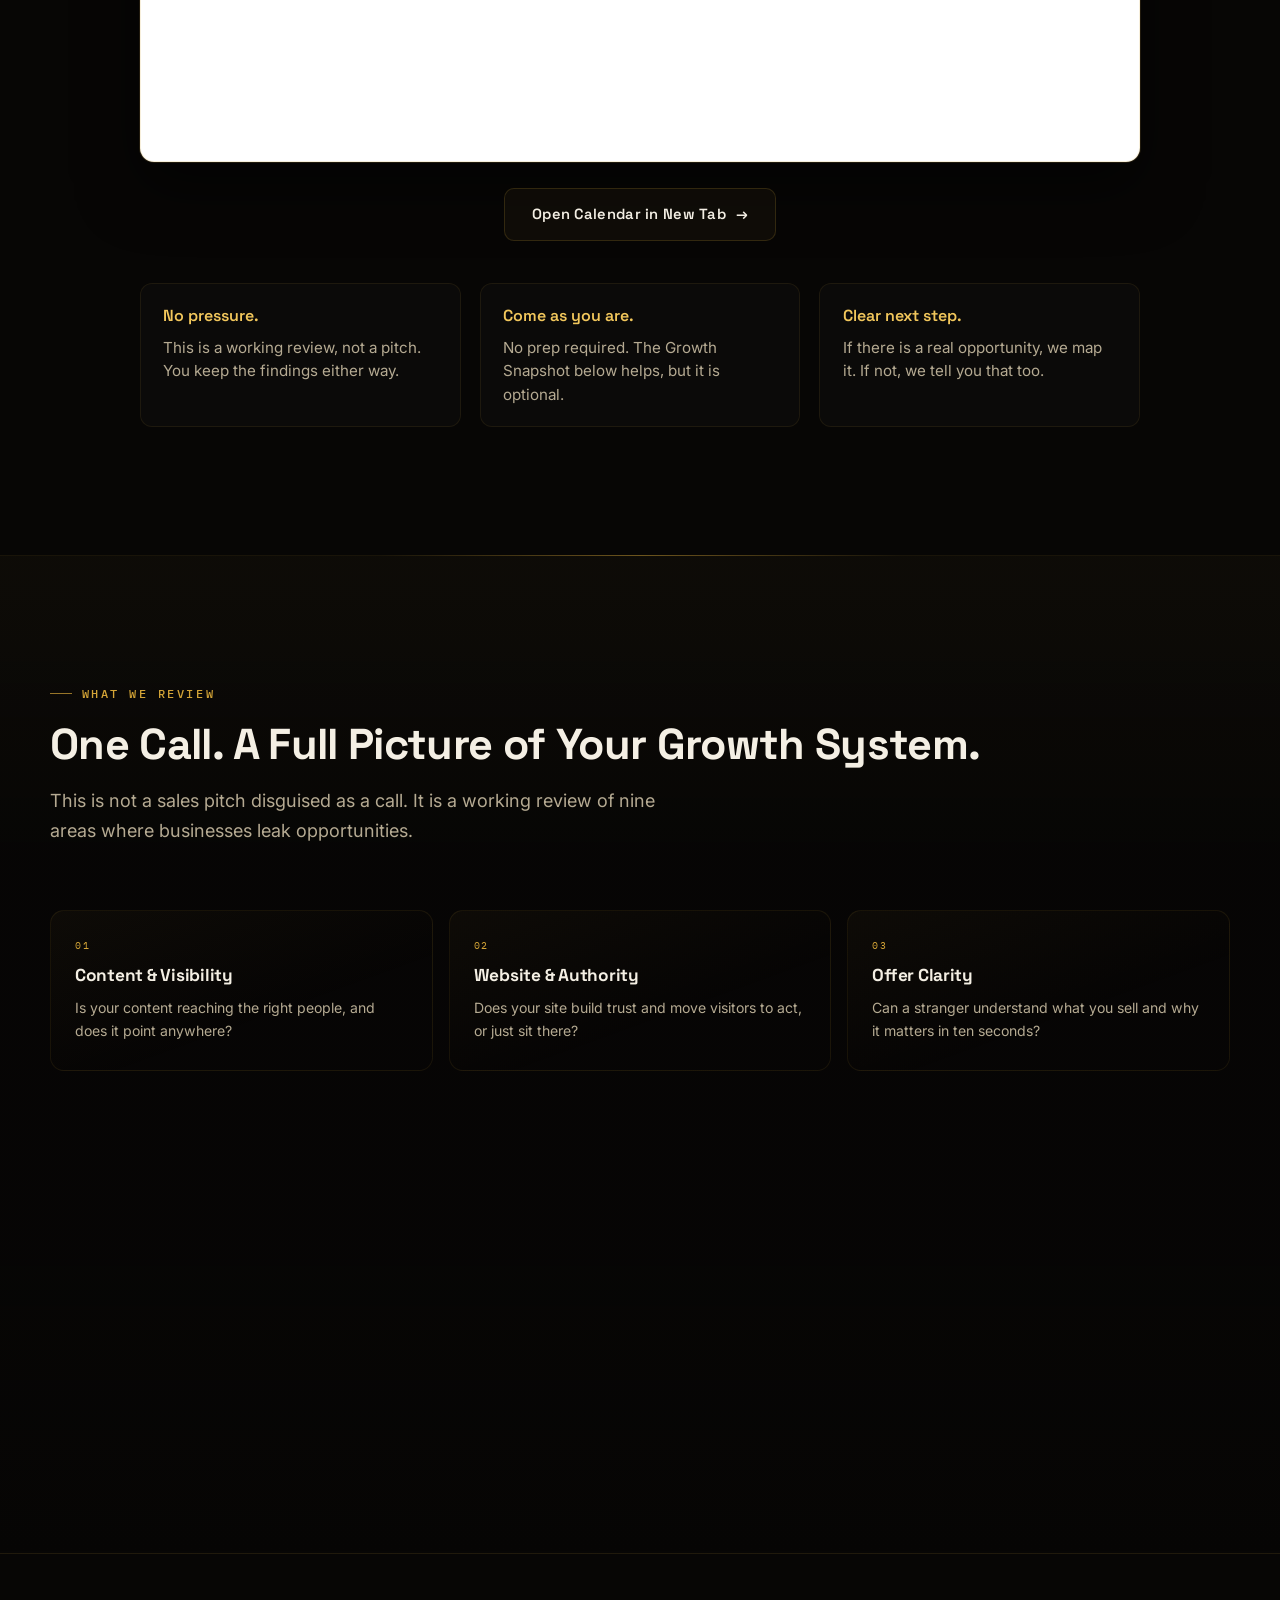
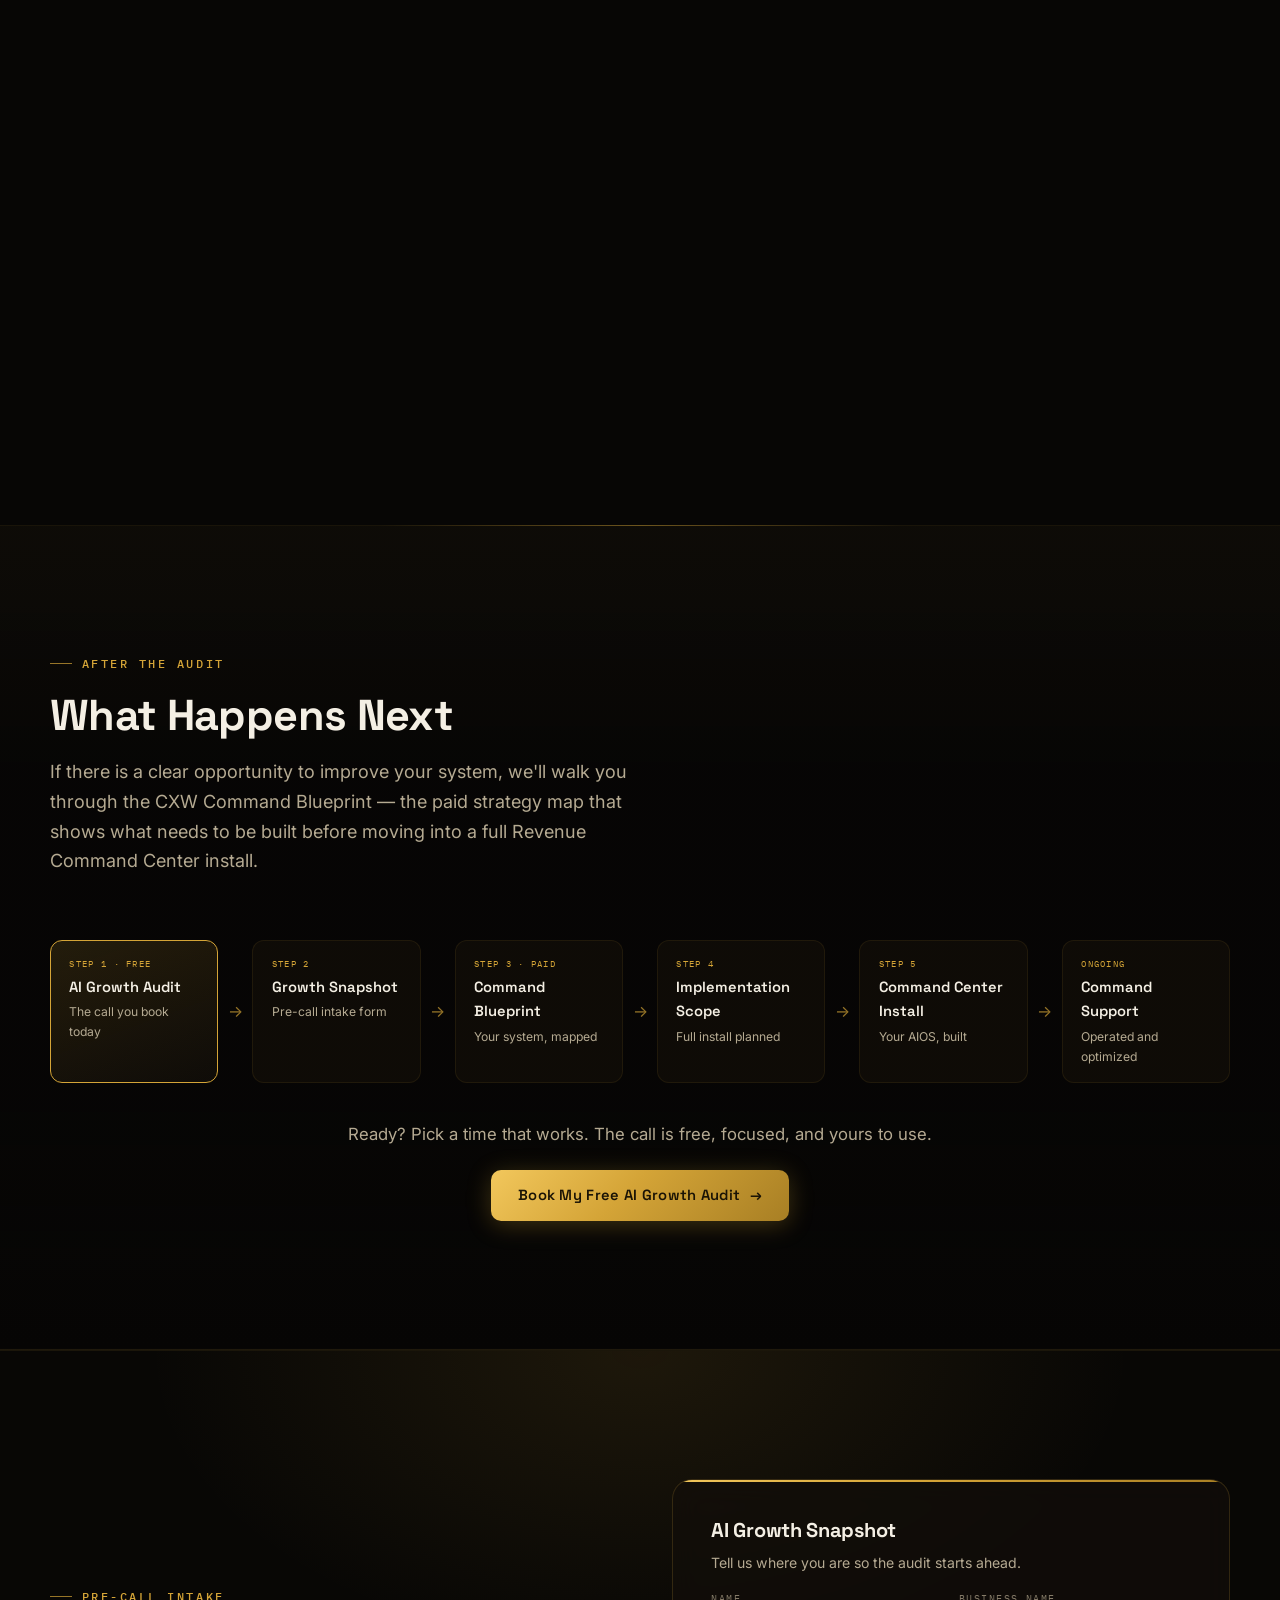
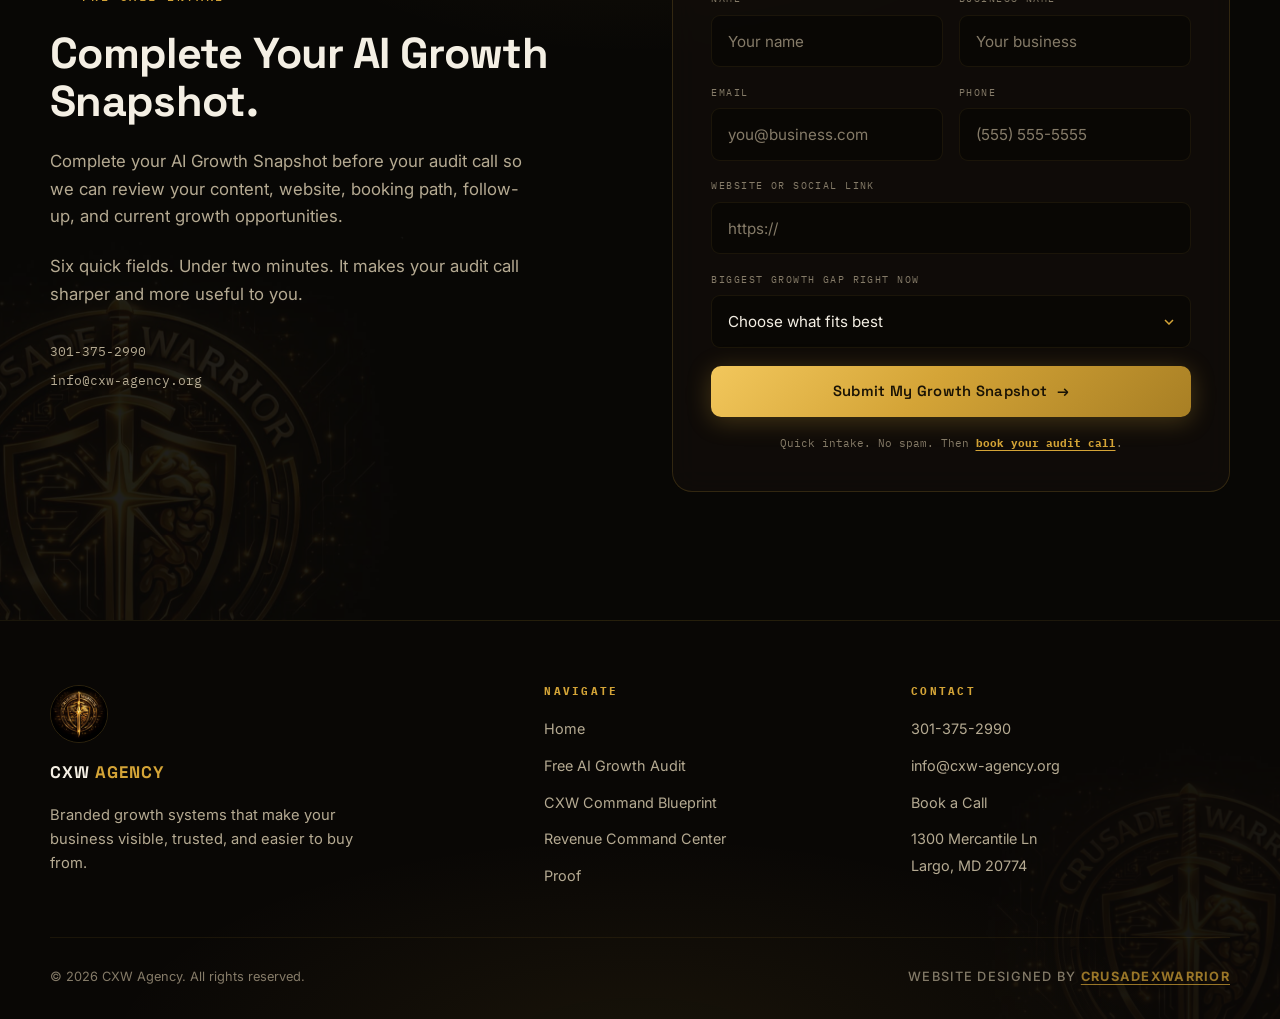
==== commit 79751d54: "Feature: embedded booking calendars on Audit and Blueprint pages - New booking sections (#book-audit" ====
--- a/ai-growth-audit.html
+++ b/ai-growth-audit.html
@@ -71,10 +71,46 @@
         <h1 class="page-hero__title">Book Your Free <em>AI Growth Audit</em>.</h1>
         <p class="page-hero__sub">We'll review your content, website, booking path, follow-up, and current revenue leaks so you can see where your business is losing opportunities and what system needs to be built next.</p>
         <div class="hero__ctas">
-          <a href="https://api.leadconnectorhq.com/widget/bookings/samuel-davenport-personal-calendar-hyjkpv2bm" target="_blank" rel="noopener noreferrer" data-booking="audit" class="btn btn--gold">Book My Free AI Growth Audit <span class="btn__arrow">→</span></a>
+          <a href="#book-audit" class="btn btn--gold">Pick My Audit Time <span class="btn__arrow">→</span></a>
           <a href="#snapshot" class="btn btn--ghost">Complete My Growth Snapshot</a>
         </div>
         <p class="hero__note">Complete the Snapshot intake below before your call so we come prepared.</p>
+      </div>
+    </section>
+
+    <!-- BOOKING / EMBEDDED CALENDAR -->
+    <section id="book-audit" class="booking-section">
+      <div class="container">
+        <div class="section-head section-head--center reveal">
+          <span class="eyebrow">Pick a Time</span>
+          <h2>Choose Your Audit Slot Below.</h2>
+          <p class="section-sub">20 minutes. We review where your business is leaking leads, follow-up, and bookings. You leave with a clear picture of what to fix first.</p>
+        </div>
+        <div class="booking-card reveal">
+          <iframe
+            src="https://api.leadconnectorhq.com/widget/bookings/samuel-davenport-personal-calendar-hyjkpv2bm"
+            class="booking-frame"
+            title="Book your free AI Growth Audit"
+            loading="lazy"
+            id="audit-booking-frame"></iframe>
+        </div>
+        <div class="booking-fallback reveal">
+          <a href="https://api.leadconnectorhq.com/widget/bookings/samuel-davenport-personal-calendar-hyjkpv2bm" target="_blank" rel="noopener noreferrer" data-booking="audit" class="btn btn--ghost">Open Calendar in New Tab <span class="btn__arrow">→</span></a>
+        </div>
+        <div class="booking-points reveal">
+          <div class="booking-point">
+            <strong>No pressure.</strong>
+            <span>This is a working review, not a pitch. You keep the findings either way.</span>
+          </div>
+          <div class="booking-point">
+            <strong>Come as you are.</strong>
+            <span>No prep required. The Growth Snapshot below helps, but it is optional.</span>
+          </div>
+          <div class="booking-point">
+            <strong>Clear next step.</strong>
+            <span>If there is a real opportunity, we map it. If not, we tell you that too.</span>
+          </div>
+        </div>
       </div>
     </section>
 
--- a/css/components.css
+++ b/css/components.css
@@ -1586,3 +1586,80 @@
     font-size: 0.56rem;
   }
 }
+
+/* ============ BOOKING EMBED ============ */
+.booking-section {
+  scroll-margin-top: calc(var(--cn-header-h) + 1rem);
+}
+
+.section-head--center {
+  align-items: center;
+  text-align: center;
+}
+
+.section-head--center .section-sub {
+  max-width: 58ch;
+}
+
+.booking-card {
+  max-width: 1000px;
+  margin-inline: auto;
+  background: #fff;
+  border: 1px solid var(--cn-line);
+  border-radius: 14px;
+  box-shadow: 0 0 0 1px rgba(242, 199, 92, 0.12), 0 24px 60px rgba(0, 0, 0, 0.55);
+  overflow: hidden;
+  padding: 0.4rem;
+}
+
+.booking-frame {
+  display: block;
+  width: 100%;
+  min-height: 760px;
+  border: 0;
+  background: #fff;
+  border-radius: 10px;
+}
+
+.booking-fallback {
+  text-align: center;
+  margin-top: 1.6rem;
+}
+
+.booking-points {
+  max-width: 1000px;
+  margin: 2.6rem auto 0;
+  display: grid;
+  grid-template-columns: repeat(3, 1fr);
+  gap: 1.2rem;
+}
+
+.booking-point {
+  border: 1px solid var(--cn-line-soft);
+  border-radius: 12px;
+  padding: 1.2rem 1.4rem;
+  display: flex;
+  flex-direction: column;
+  gap: 0.4rem;
+  background: rgba(255, 255, 255, 0.02);
+}
+
+.booking-point strong {
+  color: var(--cn-gold-bright);
+  font-family: var(--cn-font-display);
+}
+
+.booking-point span {
+  color: var(--cn-text-muted);
+  font-size: 0.95rem;
+  line-height: 1.55;
+}
+
+@media (max-width: 820px) {
+  .booking-points {
+    grid-template-columns: 1fr;
+  }
+  .booking-frame {
+    min-height: 900px;
+  }
+}
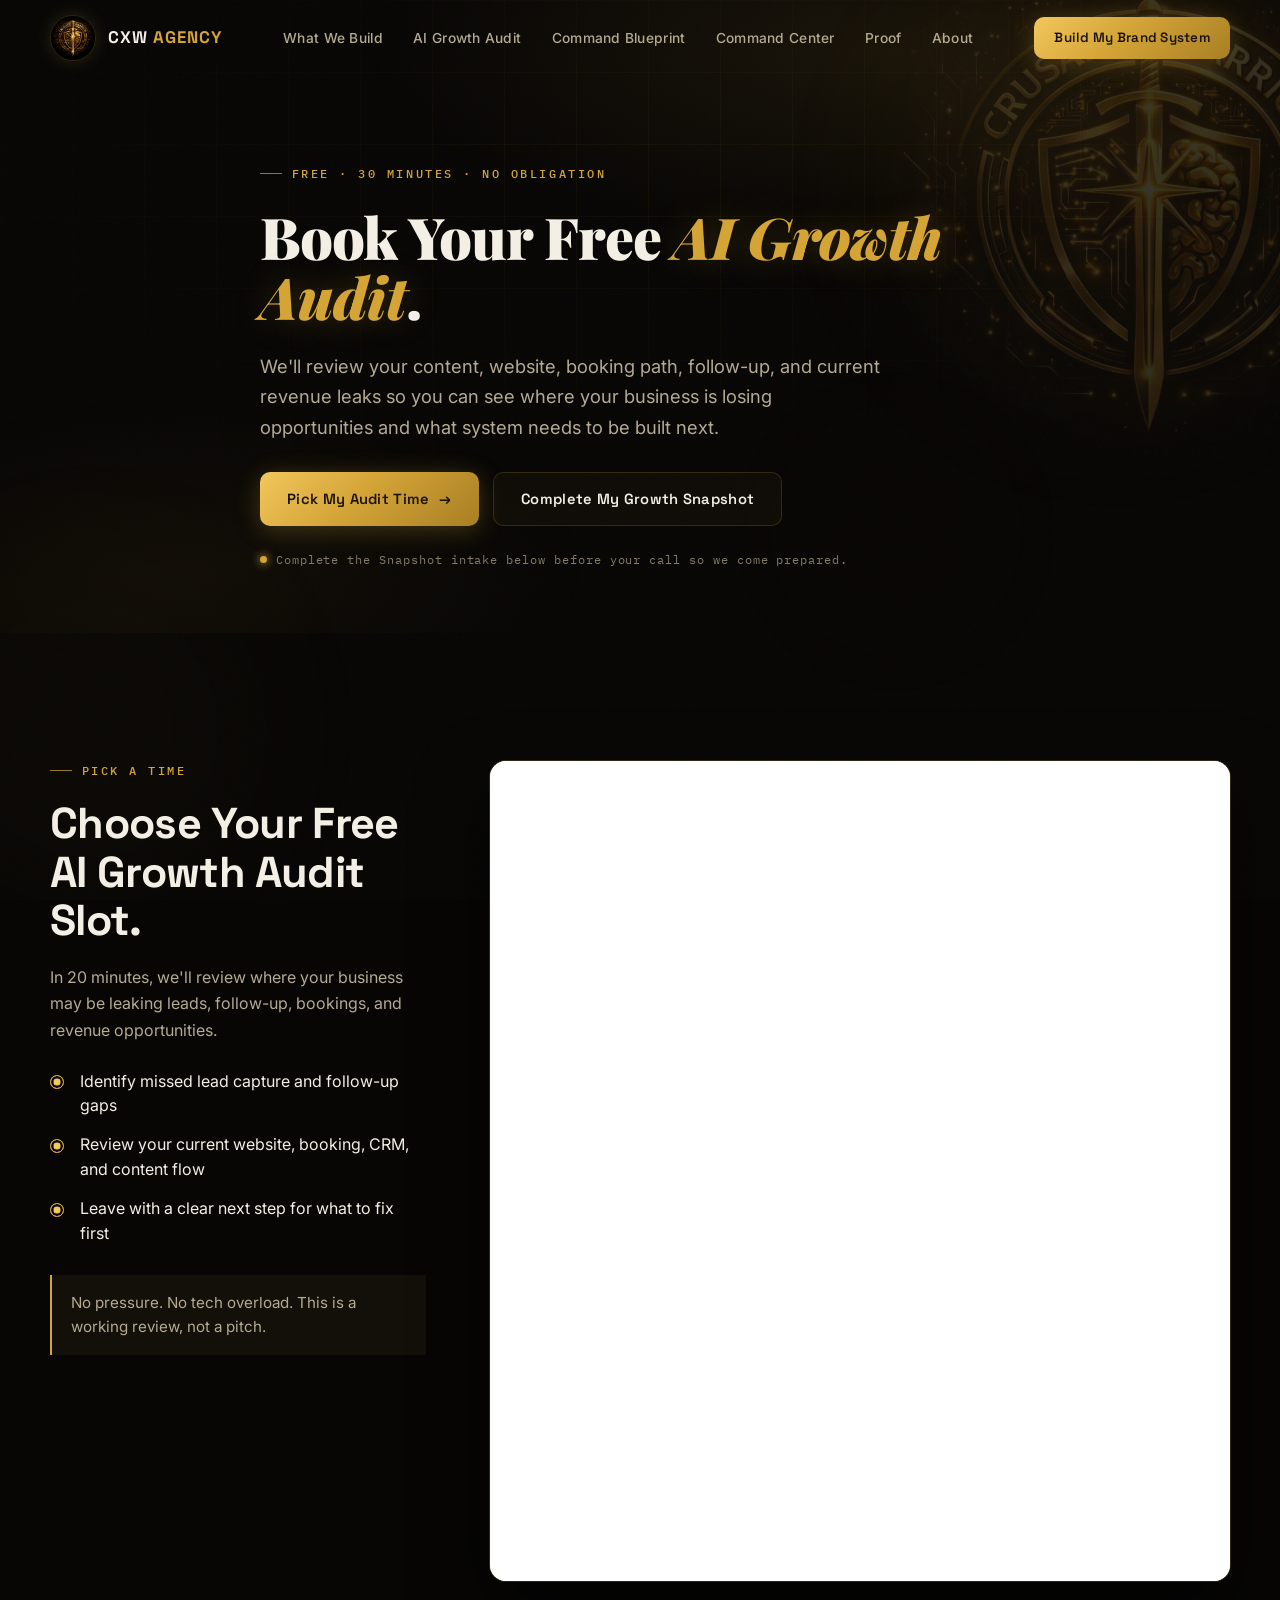
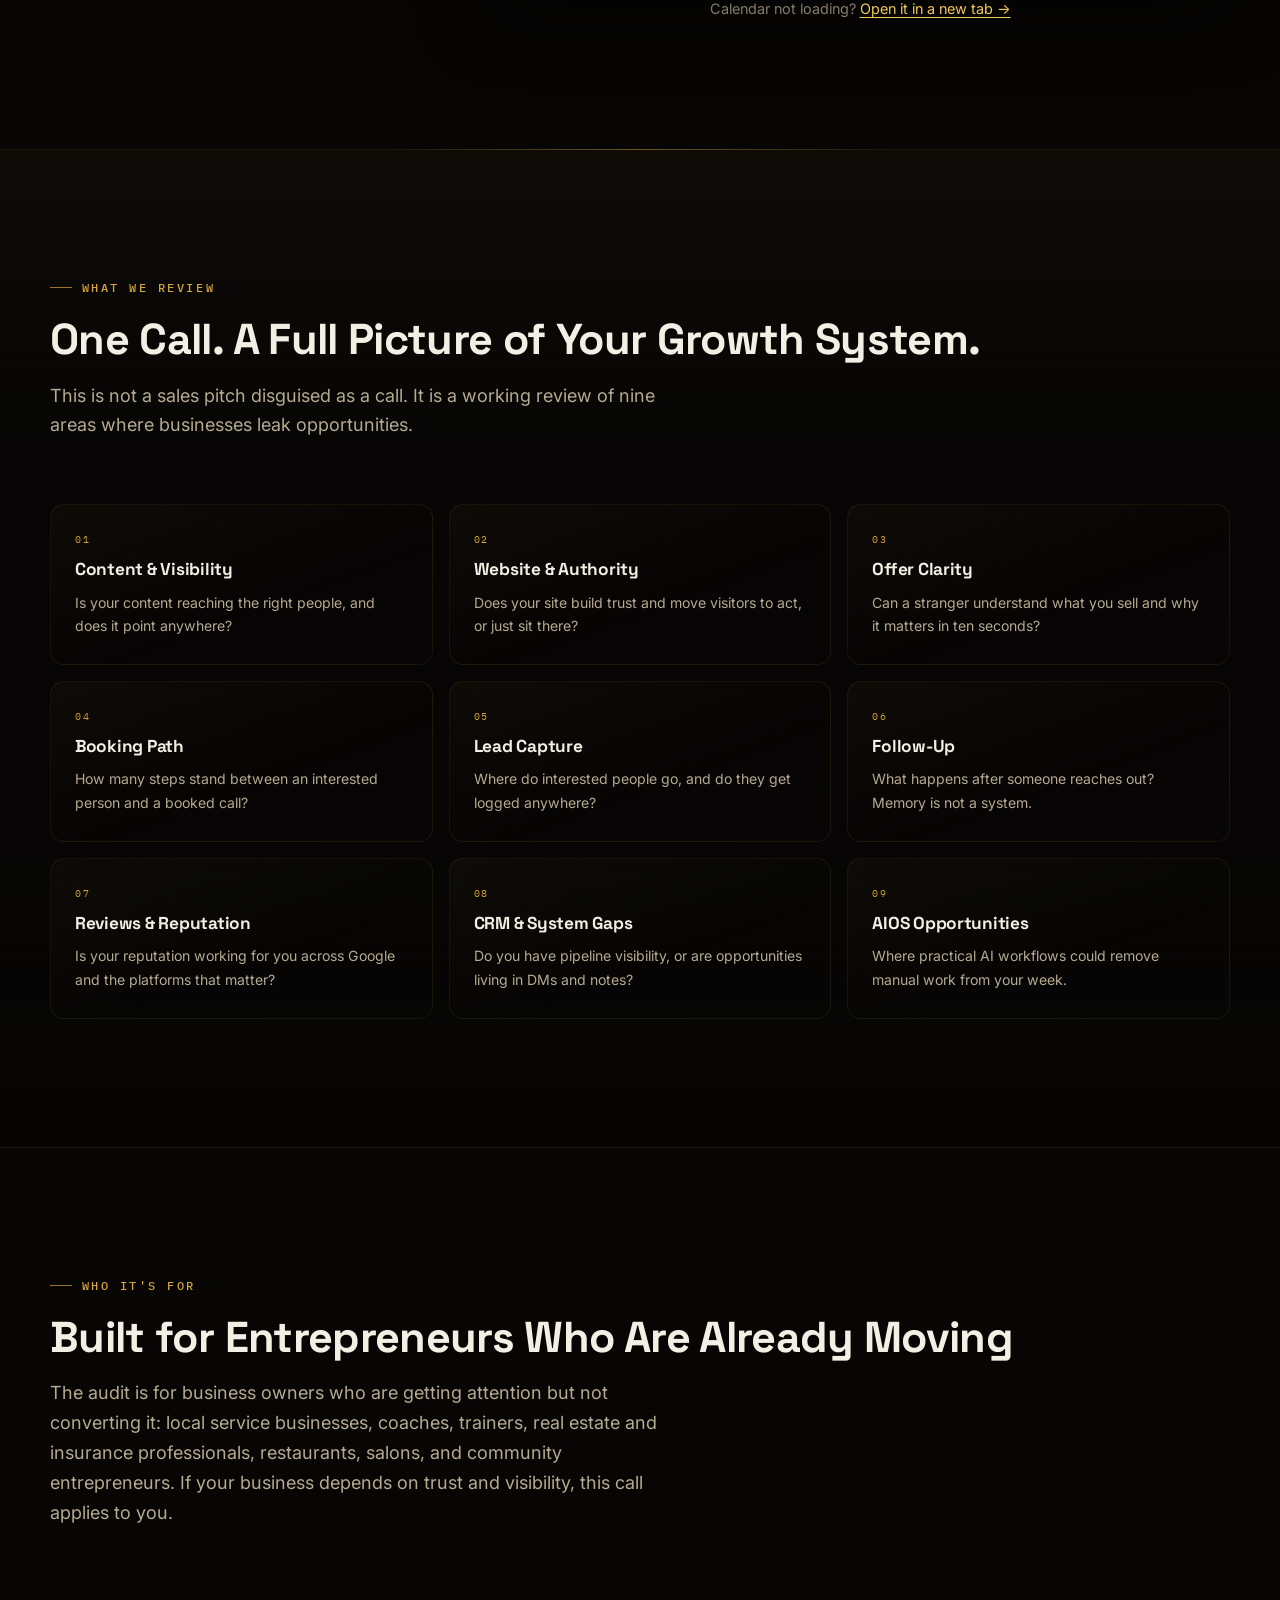
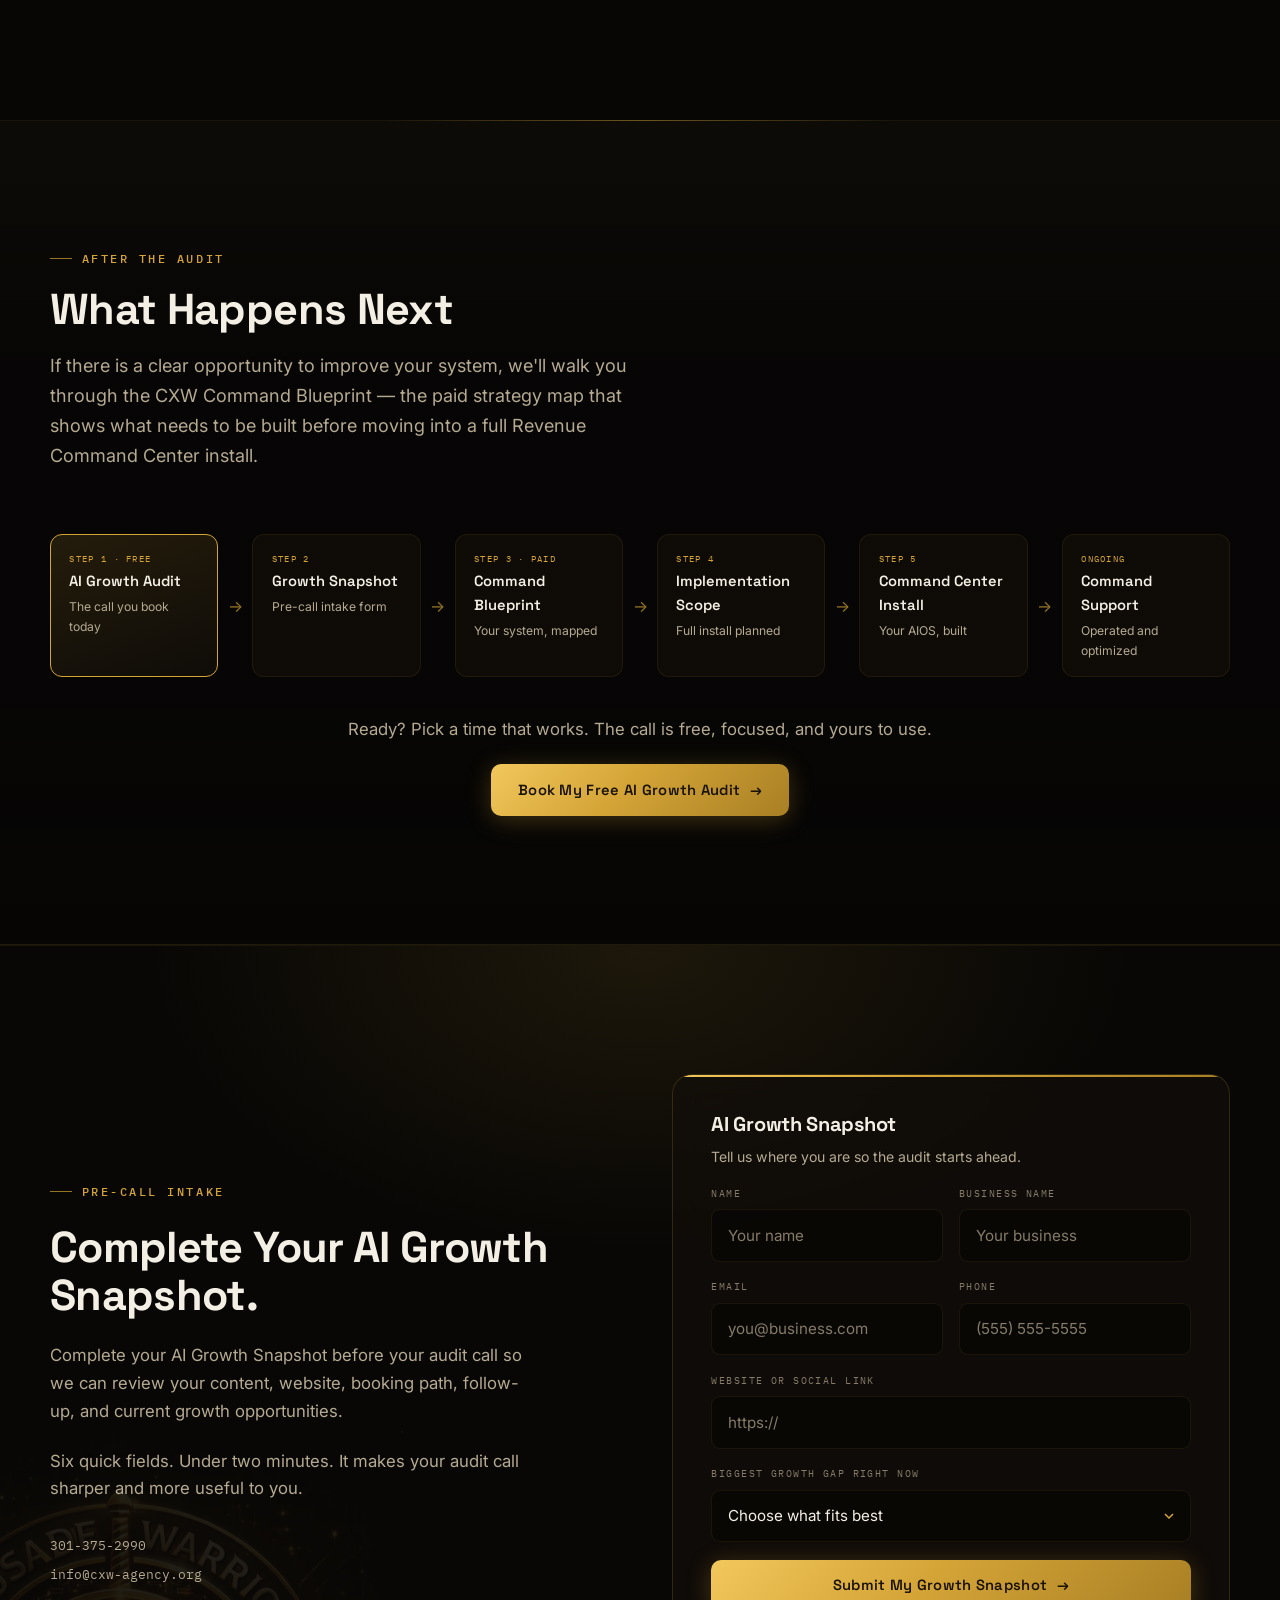
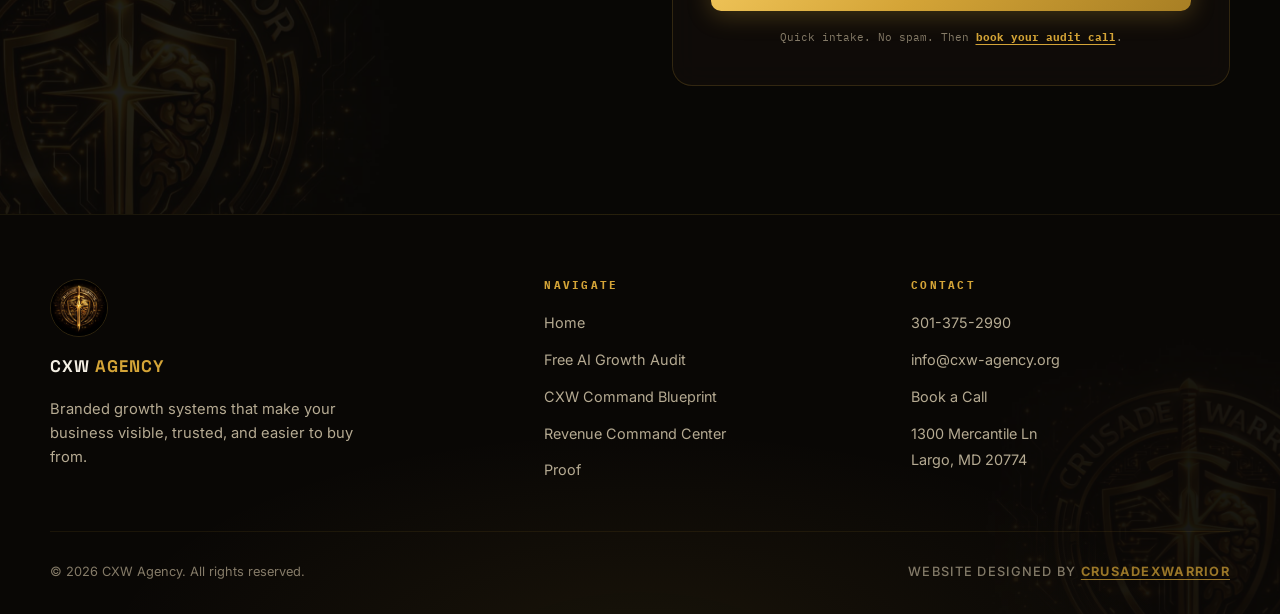
==== commit 1d28b95d: "Redesign: two-column premium booking sections on Audit and Blueprint pages - Desktop: sticky left co" ====
--- a/ai-growth-audit.html
+++ b/ai-growth-audit.html
@@ -81,34 +81,28 @@
     <!-- BOOKING / EMBEDDED CALENDAR -->
     <section id="book-audit" class="booking-section">
       <div class="container">
-        <div class="section-head section-head--center reveal">
-          <span class="eyebrow">Pick a Time</span>
-          <h2>Choose Your Audit Slot Below.</h2>
-          <p class="section-sub">20 minutes. We review where your business is leaking leads, follow-up, and bookings. You leave with a clear picture of what to fix first.</p>
-        </div>
-        <div class="booking-card reveal">
-          <iframe
-            src="https://api.leadconnectorhq.com/widget/bookings/samuel-davenport-personal-calendar-hyjkpv2bm"
-            class="booking-frame"
-            title="Book your free AI Growth Audit"
-            loading="lazy"
-            id="audit-booking-frame"></iframe>
-        </div>
-        <div class="booking-fallback reveal">
-          <a href="https://api.leadconnectorhq.com/widget/bookings/samuel-davenport-personal-calendar-hyjkpv2bm" target="_blank" rel="noopener noreferrer" data-booking="audit" class="btn btn--ghost">Open Calendar in New Tab <span class="btn__arrow">→</span></a>
-        </div>
-        <div class="booking-points reveal">
-          <div class="booking-point">
-            <strong>No pressure.</strong>
-            <span>This is a working review, not a pitch. You keep the findings either way.</span>
-          </div>
-          <div class="booking-point">
-            <strong>Come as you are.</strong>
-            <span>No prep required. The Growth Snapshot below helps, but it is optional.</span>
-          </div>
-          <div class="booking-point">
-            <strong>Clear next step.</strong>
-            <span>If there is a real opportunity, we map it. If not, we tell you that too.</span>
+        <div class="booking-grid">
+          <div class="booking-copy reveal">
+            <span class="eyebrow">Pick a Time</span>
+            <h2>Choose Your Free AI Growth Audit Slot.</h2>
+            <p class="booking-copy__sub">In 20 minutes, we'll review where your business may be leaking leads, follow-up, bookings, and revenue opportunities.</p>
+            <ul class="booking-list">
+              <li>Identify missed lead capture and follow-up gaps</li>
+              <li>Review your current website, booking, CRM, and content flow</li>
+              <li>Leave with a clear next step for what to fix first</li>
+            </ul>
+            <p class="booking-trust">No pressure. No tech overload. This is a working review, not a pitch.</p>
+          </div>
+          <div class="booking-panel reveal">
+            <div class="booking-card">
+              <iframe
+                src="https://api.leadconnectorhq.com/widget/bookings/samuel-davenport-personal-calendar-hyjkpv2bm"
+                class="booking-frame"
+                title="Book your free AI Growth Audit"
+                loading="lazy"
+                id="audit-booking-frame"></iframe>
+            </div>
+            <p class="booking-fallback">Calendar not loading? <a href="https://api.leadconnectorhq.com/widget/bookings/samuel-davenport-personal-calendar-hyjkpv2bm" target="_blank" rel="noopener noreferrer" data-booking="audit">Open it in a new tab →</a></p>
           </div>
         </div>
       </div>
--- a/css/components.css
+++ b/css/components.css
@@ -1587,79 +1587,123 @@
   }
 }
 
-/* ============ BOOKING EMBED ============ */
+/* ============ BOOKING EMBED (two-column) ============ */
 .booking-section {
   scroll-margin-top: calc(var(--cn-header-h) + 1rem);
 }
 
-.section-head--center {
-  align-items: center;
-  text-align: center;
-}
-
-.section-head--center .section-sub {
-  max-width: 58ch;
+.booking-grid {
+  display: grid;
+  grid-template-columns: minmax(320px, 1fr) minmax(560px, 740px);
+  gap: clamp(2.5rem, 5vw, 4.5rem);
+  align-items: start;
+}
+
+.booking-copy {
+  position: sticky;
+  top: calc(var(--cn-header-h) + 2rem);
+  display: flex;
+  flex-direction: column;
+  gap: 1.2rem;
+}
+
+.booking-copy h2 {
+  margin: 0;
+}
+
+.booking-copy__sub {
+  color: var(--cn-text-muted);
+  line-height: 1.65;
+  max-width: 46ch;
+}
+
+.booking-list {
+  list-style: none;
+  padding: 0;
+  margin: 0.4rem 0 0;
+  display: flex;
+  flex-direction: column;
+  gap: 0.9rem;
+}
+
+.booking-list li {
+  position: relative;
+  padding-left: 1.9rem;
+  color: var(--cn-text);
+  line-height: 1.55;
+}
+
+.booking-list li::before {
+  content: "";
+  position: absolute;
+  left: 0;
+  top: 0.42em;
+  width: 0.85rem;
+  height: 0.85rem;
+  border: 1px solid var(--cn-gold);
+  border-radius: 50%;
+  box-shadow: inset 0 0 0 2.5px var(--cn-bg, #070605);
+  background: var(--cn-gold-bright);
+}
+
+.booking-trust {
+  margin-top: 0.6rem;
+  padding: 1rem 1.2rem;
+  border-left: 2px solid var(--cn-gold);
+  background: rgba(242, 199, 92, 0.05);
+  color: var(--cn-text-muted);
+  font-size: 0.95rem;
+  line-height: 1.6;
+}
+
+.booking-panel {
+  min-width: 0;
 }
 
 .booking-card {
-  max-width: 1000px;
-  margin-inline: auto;
   background: #fff;
-  border: 1px solid var(--cn-line);
-  border-radius: 14px;
-  box-shadow: 0 0 0 1px rgba(242, 199, 92, 0.12), 0 24px 60px rgba(0, 0, 0, 0.55);
+  border-radius: 16px;
+  box-shadow: 0 0 0 1px rgba(242, 199, 92, 0.18), 0 30px 70px rgba(0, 0, 0, 0.6);
   overflow: hidden;
-  padding: 0.4rem;
 }
 
 .booking-frame {
   display: block;
   width: 100%;
-  min-height: 760px;
+  min-height: 820px;
   border: 0;
   background: #fff;
-  border-radius: 10px;
 }
 
 .booking-fallback {
+  margin-top: 1rem;
   text-align: center;
-  margin-top: 1.6rem;
-}
-
-.booking-points {
-  max-width: 1000px;
-  margin: 2.6rem auto 0;
-  display: grid;
-  grid-template-columns: repeat(3, 1fr);
-  gap: 1.2rem;
-}
-
-.booking-point {
-  border: 1px solid var(--cn-line-soft);
-  border-radius: 12px;
-  padding: 1.2rem 1.4rem;
-  display: flex;
-  flex-direction: column;
-  gap: 0.4rem;
-  background: rgba(255, 255, 255, 0.02);
-}
-
-.booking-point strong {
+  color: var(--cn-text-dim);
+  font-size: 0.9rem;
+}
+
+.booking-fallback a {
   color: var(--cn-gold-bright);
-  font-family: var(--cn-font-display);
-}
-
-.booking-point span {
-  color: var(--cn-text-muted);
-  font-size: 0.95rem;
-  line-height: 1.55;
-}
-
-@media (max-width: 820px) {
-  .booking-points {
+  text-decoration: underline;
+  text-underline-offset: 3px;
+}
+
+@media (max-width: 1080px) {
+  .booking-grid {
     grid-template-columns: 1fr;
-  }
+    gap: 2.5rem;
+  }
+  .booking-copy {
+    position: static;
+    max-width: 60ch;
+  }
+}
+
+@media (max-width: 640px) {
   .booking-frame {
-    min-height: 900px;
-  }
-}
+    min-height: 920px;
+  }
+  .booking-card {
+    border-radius: 12px;
+  }
+}
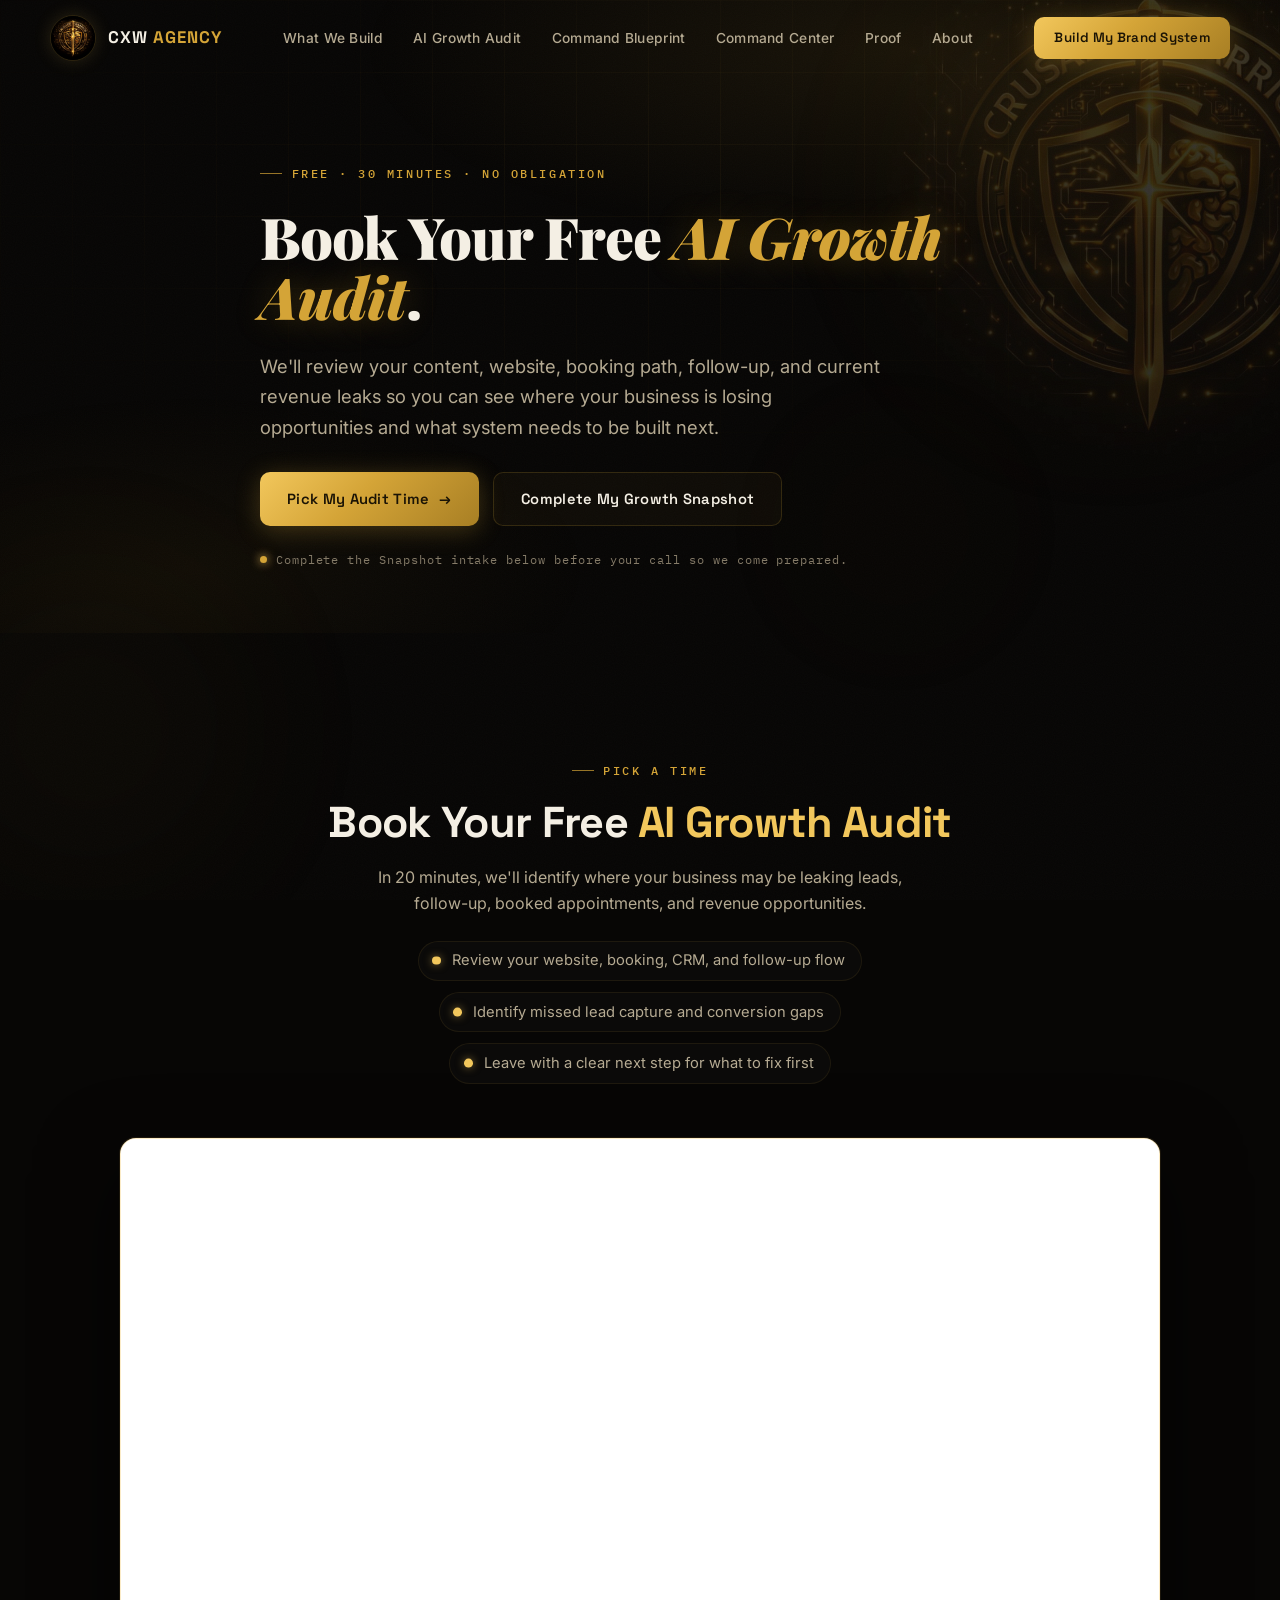
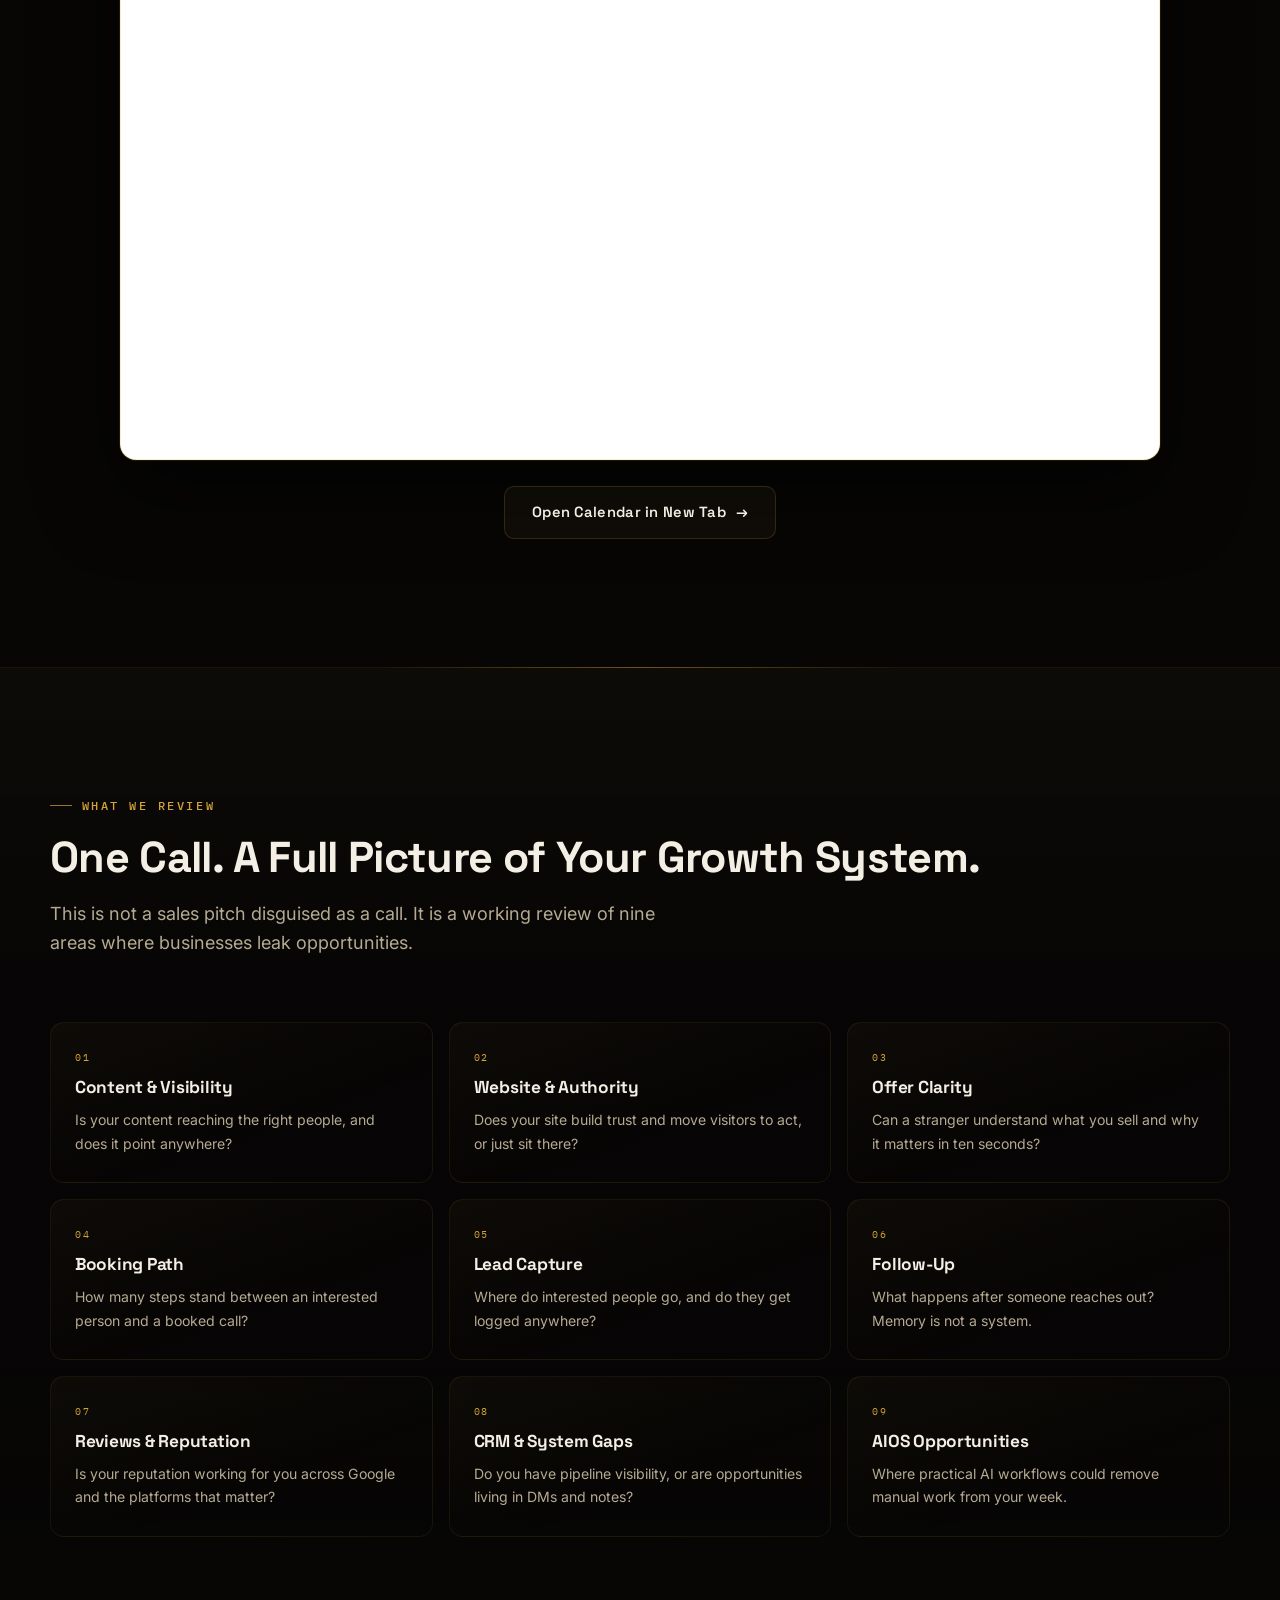
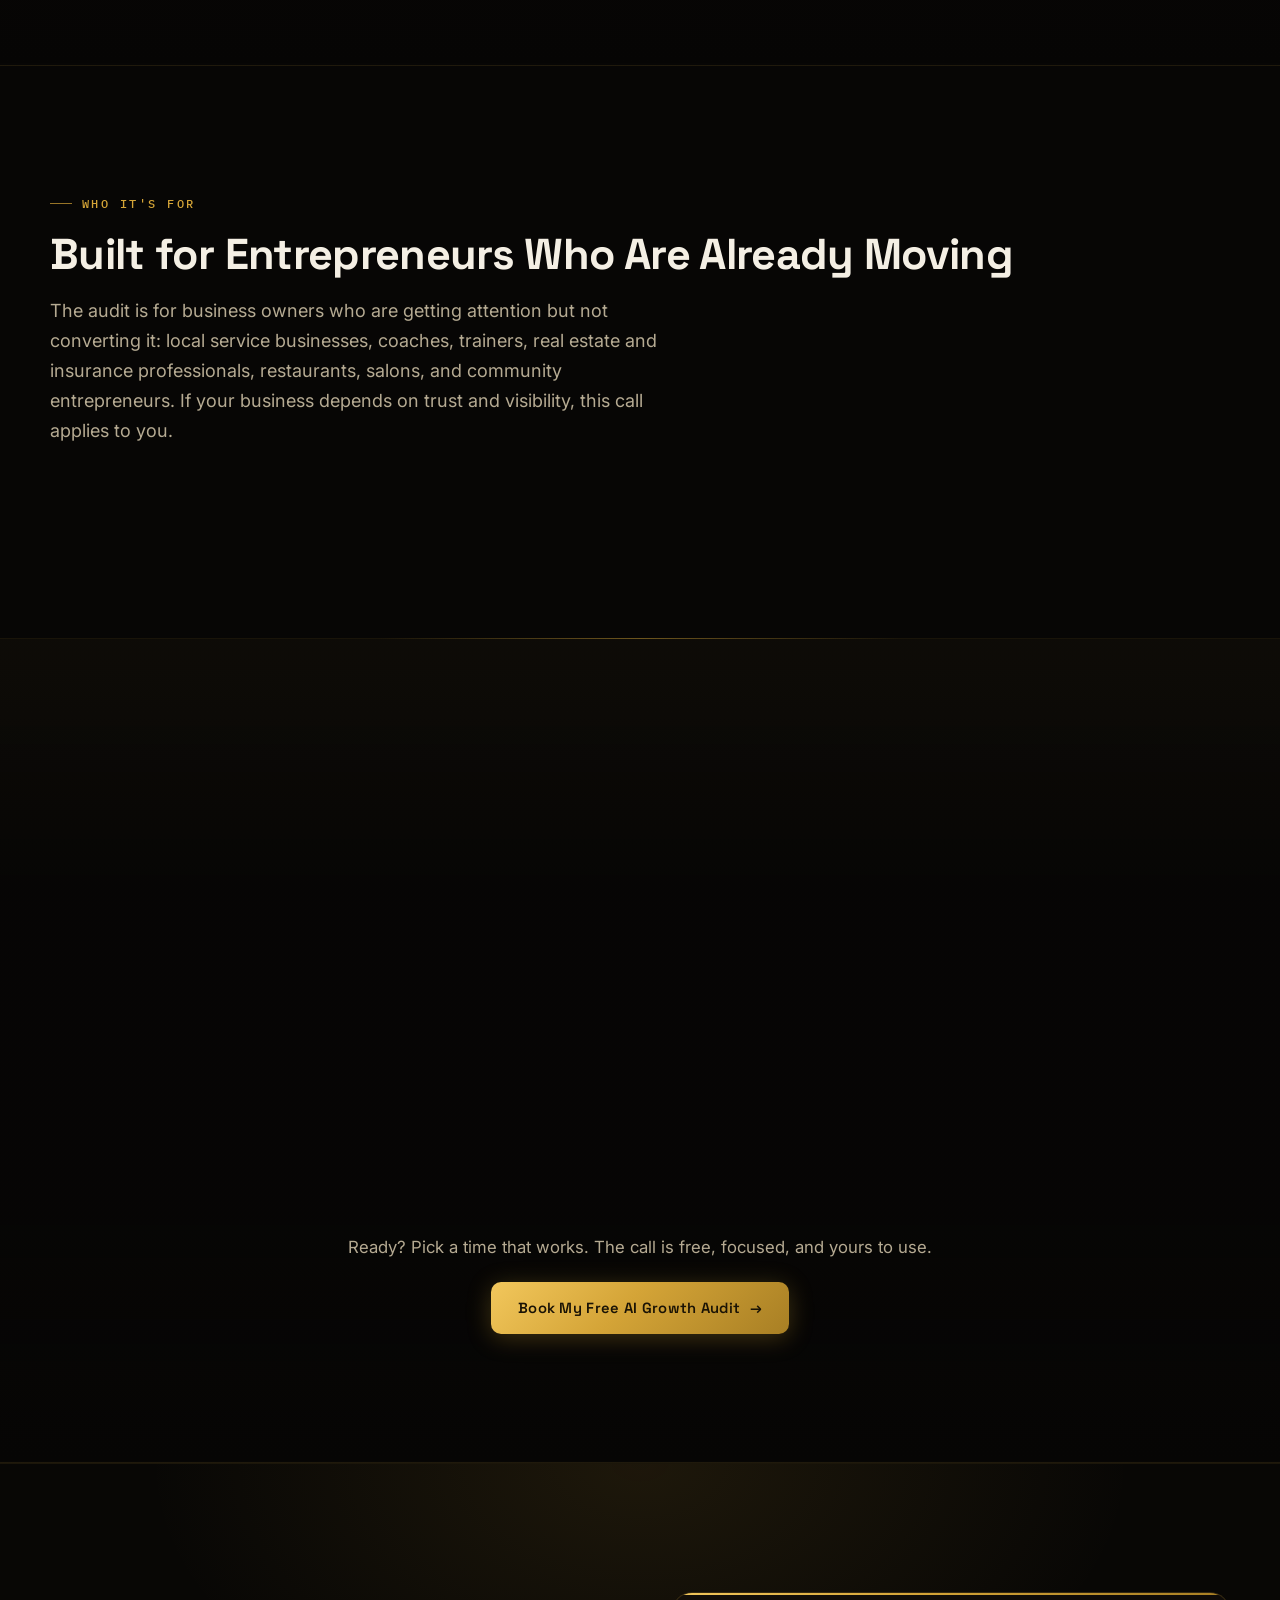
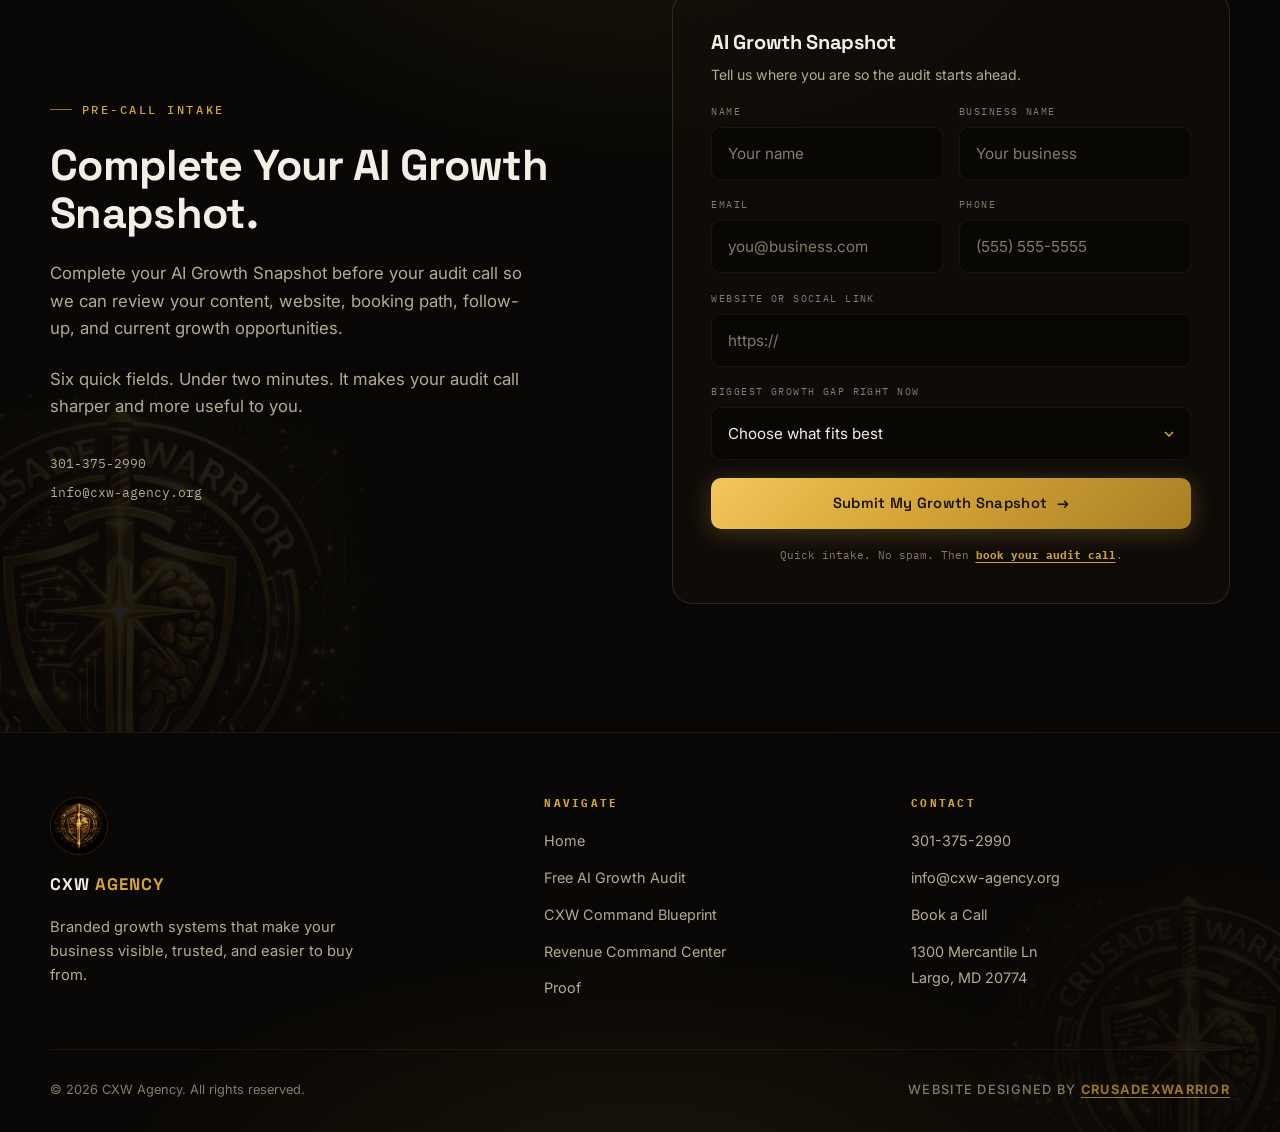
==== commit 438e1b53: "Refactor: reusable <booking-calendar-section> component, centered full-width booking layout - New js" ====
--- a/ai-growth-audit.html
+++ b/ai-growth-audit.html
@@ -79,34 +79,18 @@
     </section>
 
     <!-- BOOKING / EMBEDDED CALENDAR -->
-    <section id="book-audit" class="booking-section">
-      <div class="container">
-        <div class="booking-grid">
-          <div class="booking-copy reveal">
-            <span class="eyebrow">Pick a Time</span>
-            <h2>Choose Your Free AI Growth Audit Slot.</h2>
-            <p class="booking-copy__sub">In 20 minutes, we'll review where your business may be leaking leads, follow-up, bookings, and revenue opportunities.</p>
-            <ul class="booking-list">
-              <li>Identify missed lead capture and follow-up gaps</li>
-              <li>Review your current website, booking, CRM, and content flow</li>
-              <li>Leave with a clear next step for what to fix first</li>
-            </ul>
-            <p class="booking-trust">No pressure. No tech overload. This is a working review, not a pitch.</p>
-          </div>
-          <div class="booking-panel reveal">
-            <div class="booking-card">
-              <iframe
-                src="https://api.leadconnectorhq.com/widget/bookings/samuel-davenport-personal-calendar-hyjkpv2bm"
-                class="booking-frame"
-                title="Book your free AI Growth Audit"
-                loading="lazy"
-                id="audit-booking-frame"></iframe>
-            </div>
-            <p class="booking-fallback">Calendar not loading? <a href="https://api.leadconnectorhq.com/widget/bookings/samuel-davenport-personal-calendar-hyjkpv2bm" target="_blank" rel="noopener noreferrer" data-booking="audit">Open it in a new tab →</a></p>
-          </div>
-        </div>
-      </div>
-    </section>
+    <booking-calendar-section
+      id="book-audit"
+      class="booking-section"
+      eyebrow="Pick a Time"
+      headline="Book Your Free *AI Growth Audit*"
+      subheadline="In 20 minutes, we'll identify where your business may be leaking leads, follow-up, booked appointments, and revenue opportunities."
+      bullets='["Review your website, booking, CRM, and follow-up flow","Identify missed lead capture and conversion gaps","Leave with a clear next step for what to fix first"]'
+      iframe-src="https://api.leadconnectorhq.com/widget/bookings/samuel-davenport-personal-calendar-hyjkpv2bm"
+      external-url="https://api.leadconnectorhq.com/widget/bookings/samuel-davenport-personal-calendar-hyjkpv2bm"
+      iframe-title="Book your free AI Growth Audit"
+      booking-key="audit">
+    </booking-calendar-section>
 
     <!-- WHAT WE REVIEW -->
     <section class="section--raised" id="what-we-review">
@@ -343,6 +327,7 @@
     </div>
   </footer>
 
+  <script src="/js/booking-calendar-section.js"></script>
   <script src="/js/main.js"></script>
 </body>
 </html>
--- a/css/components.css
+++ b/css/components.css
@@ -1587,123 +1587,113 @@
   }
 }
 
-/* ============ BOOKING EMBED (two-column) ============ */
-.booking-section {
+/* ============ BOOKING EMBED (<booking-calendar-section>) ============ */
+booking-calendar-section {
+  display: block;
+  position: relative;
+  padding-block: var(--cn-section-pad);
   scroll-margin-top: calc(var(--cn-header-h) + 1rem);
 }
 
-.booking-grid {
-  display: grid;
-  grid-template-columns: minmax(320px, 1fr) minmax(560px, 740px);
-  gap: clamp(2.5rem, 5vw, 4.5rem);
-  align-items: start;
-}
-
-.booking-copy {
-  position: sticky;
-  top: calc(var(--cn-header-h) + 2rem);
-  display: flex;
-  flex-direction: column;
-  gap: 1.2rem;
-}
-
-.booking-copy h2 {
+booking-calendar-section .container {
+  max-width: 1160px;
+}
+
+.booking-hero {
+  max-width: 780px;
+  margin: 0 auto clamp(2.2rem, 5vw, 3.4rem);
+  text-align: center;
+  display: flex;
+  flex-direction: column;
+  align-items: center;
+  gap: 1.1rem;
+}
+
+.booking-hero__title {
   margin: 0;
 }
 
-.booking-copy__sub {
+.booking-hero__title em {
+  font-style: normal;
+  color: var(--cn-gold-bright);
+}
+
+.booking-hero__sub {
   color: var(--cn-text-muted);
   line-height: 1.65;
-  max-width: 46ch;
-}
-
-.booking-list {
+  max-width: 58ch;
+  margin: 0;
+}
+
+.booking-bullets {
   list-style: none;
   padding: 0;
   margin: 0.4rem 0 0;
   display: flex;
-  flex-direction: column;
-  gap: 0.9rem;
-}
-
-.booking-list li {
+  flex-wrap: wrap;
+  justify-content: center;
+  gap: 0.7rem 1.1rem;
+}
+
+.booking-bullets li {
   position: relative;
-  padding-left: 1.9rem;
-  color: var(--cn-text);
-  line-height: 1.55;
-}
-
-.booking-list li::before {
+  padding: 0.55rem 1rem 0.55rem 2.1rem;
+  border: 1px solid var(--cn-line-soft);
+  border-radius: 999px;
+  background: rgba(255, 255, 255, 0.02);
+  color: var(--cn-text-muted);
+  font-size: 0.92rem;
+  line-height: 1.4;
+  text-align: left;
+}
+
+.booking-bullets li::before {
   content: "";
   position: absolute;
-  left: 0;
-  top: 0.42em;
-  width: 0.85rem;
-  height: 0.85rem;
-  border: 1px solid var(--cn-gold);
+  left: 0.85rem;
+  top: 50%;
+  translate: 0 -50%;
+  width: 0.55rem;
+  height: 0.55rem;
   border-radius: 50%;
-  box-shadow: inset 0 0 0 2.5px var(--cn-bg, #070605);
   background: var(--cn-gold-bright);
-}
-
-.booking-trust {
-  margin-top: 0.6rem;
-  padding: 1rem 1.2rem;
-  border-left: 2px solid var(--cn-gold);
-  background: rgba(242, 199, 92, 0.05);
-  color: var(--cn-text-muted);
-  font-size: 0.95rem;
-  line-height: 1.6;
-}
-
-.booking-panel {
-  min-width: 0;
+  box-shadow: 0 0 8px rgba(242, 199, 92, 0.5);
 }
 
 .booking-card {
+  width: 100%;
+  max-width: 1040px;
+  margin: 0 auto;
   background: #fff;
+  border: 1px solid rgba(242, 199, 92, 0.35);
   border-radius: 16px;
-  box-shadow: 0 0 0 1px rgba(242, 199, 92, 0.18), 0 30px 70px rgba(0, 0, 0, 0.6);
-  overflow: hidden;
+  box-shadow: 0 0 0 1px rgba(242, 199, 92, 0.1), 0 30px 80px rgba(0, 0, 0, 0.6);
 }
 
 .booking-frame {
   display: block;
   width: 100%;
-  min-height: 820px;
+  min-height: 920px;
   border: 0;
   background: #fff;
+  border-radius: 15px;
 }
 
 .booking-fallback {
-  margin-top: 1rem;
+  margin-top: 1.6rem;
   text-align: center;
-  color: var(--cn-text-dim);
-  font-size: 0.9rem;
-}
-
-.booking-fallback a {
-  color: var(--cn-gold-bright);
-  text-decoration: underline;
-  text-underline-offset: 3px;
-}
-
-@media (max-width: 1080px) {
-  .booking-grid {
-    grid-template-columns: 1fr;
-    gap: 2.5rem;
-  }
-  .booking-copy {
-    position: static;
-    max-width: 60ch;
-  }
 }
 
 @media (max-width: 640px) {
   .booking-frame {
-    min-height: 920px;
+    min-height: 860px;
+    border-radius: 11px;
   }
   .booking-card {
     border-radius: 12px;
   }
-}
+  .booking-bullets {
+    flex-direction: column;
+    align-items: stretch;
+  }
+}
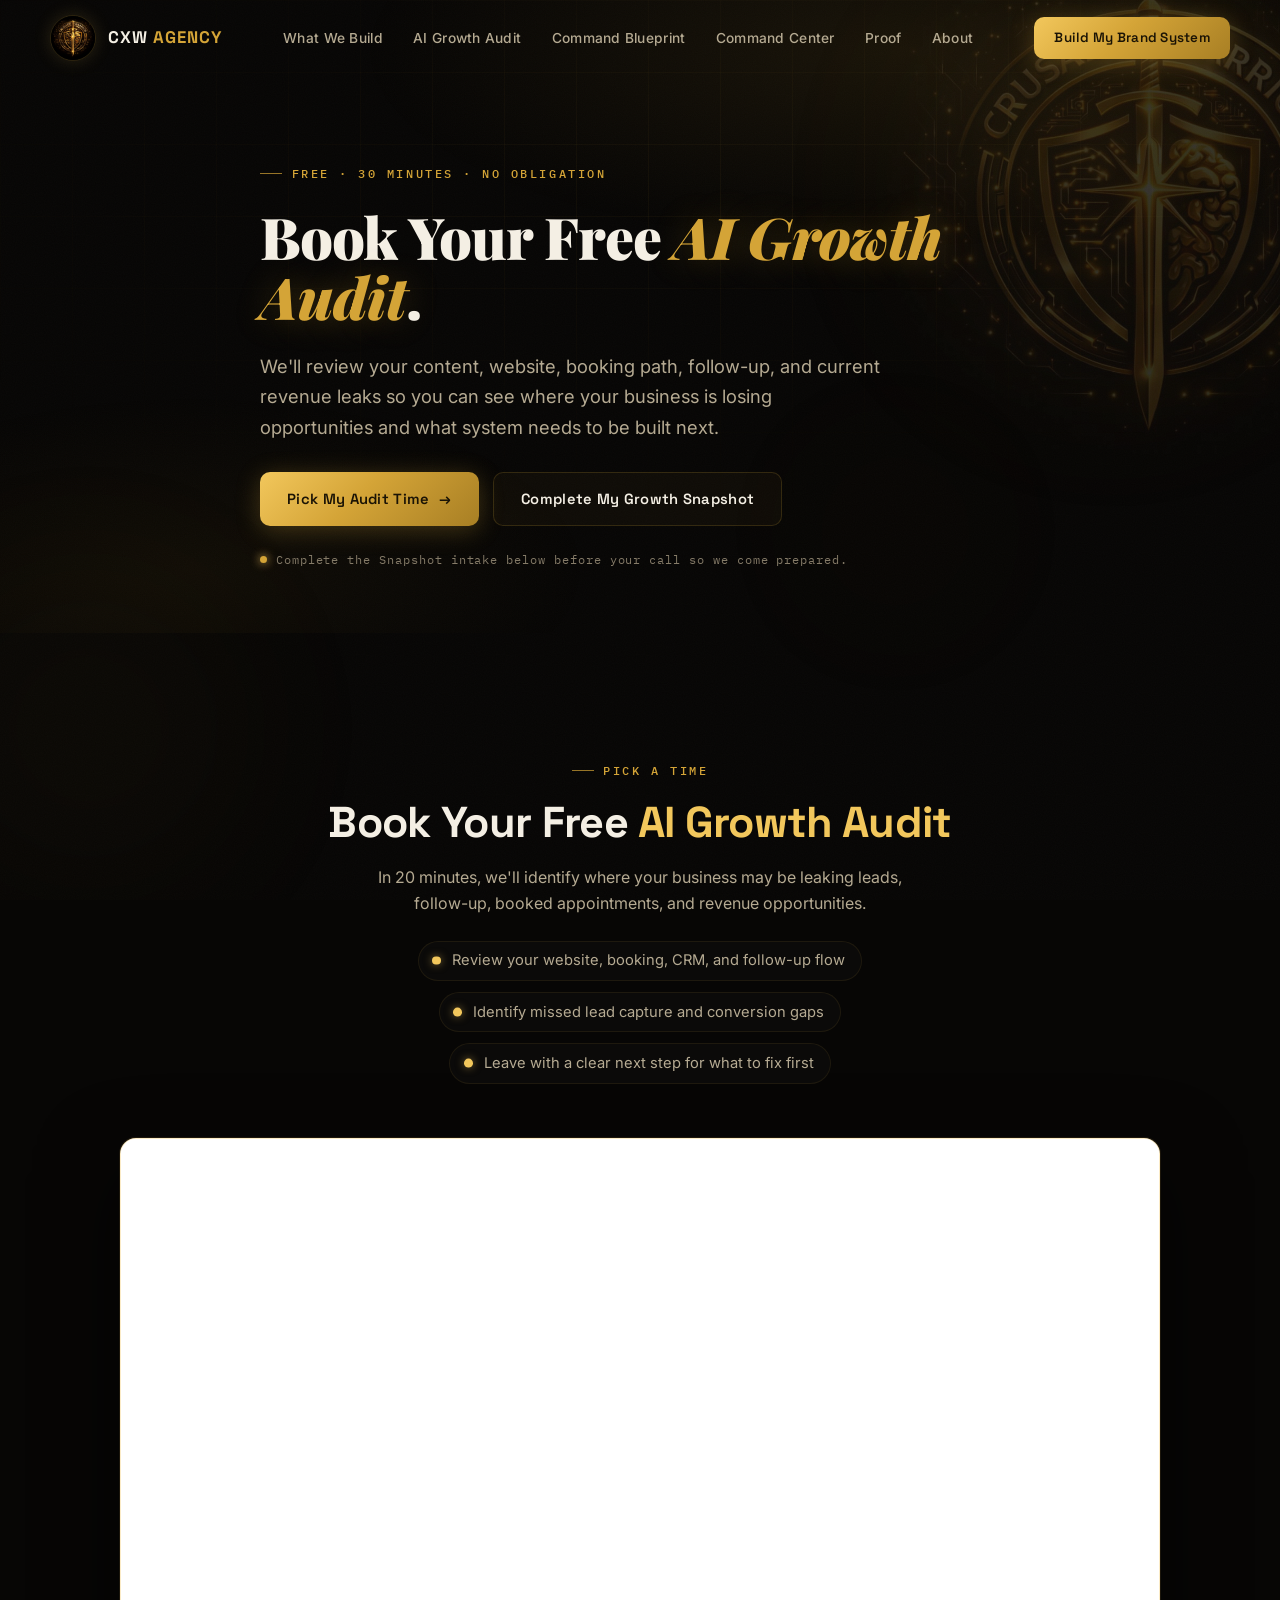
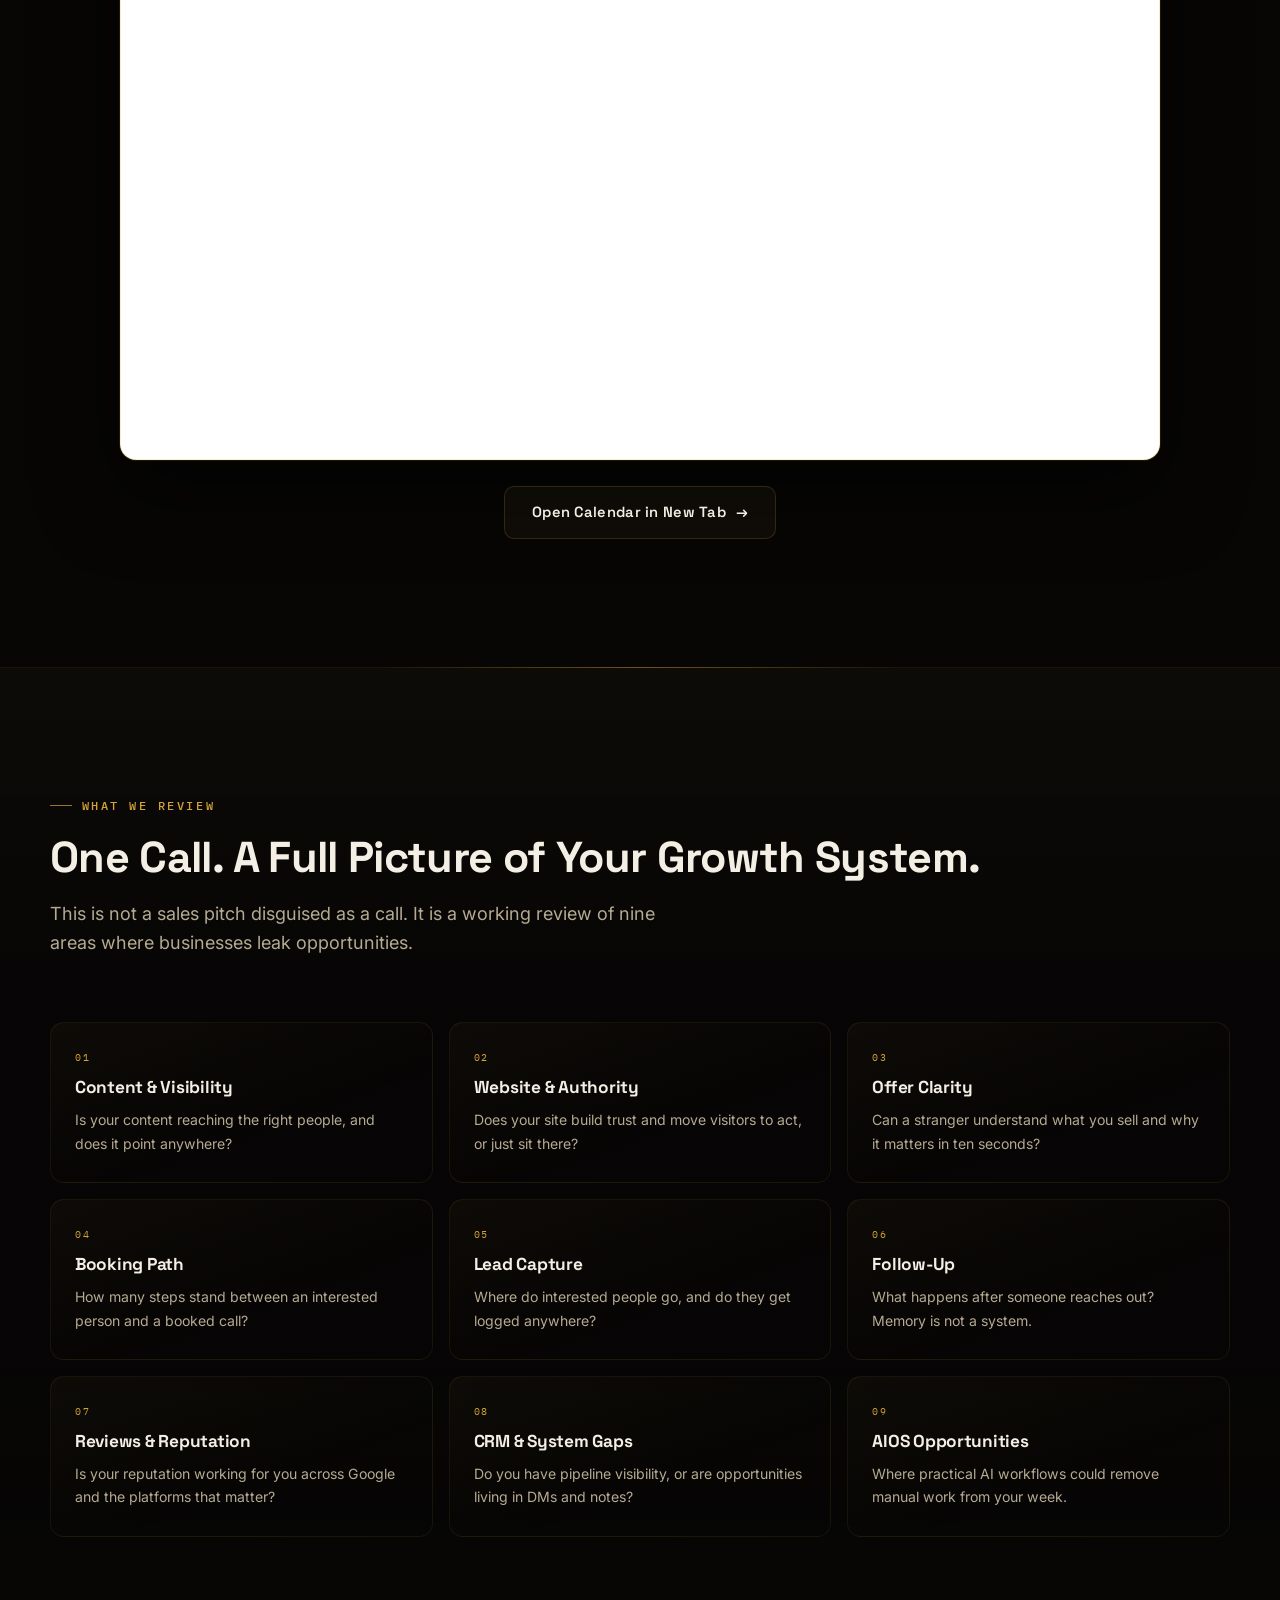
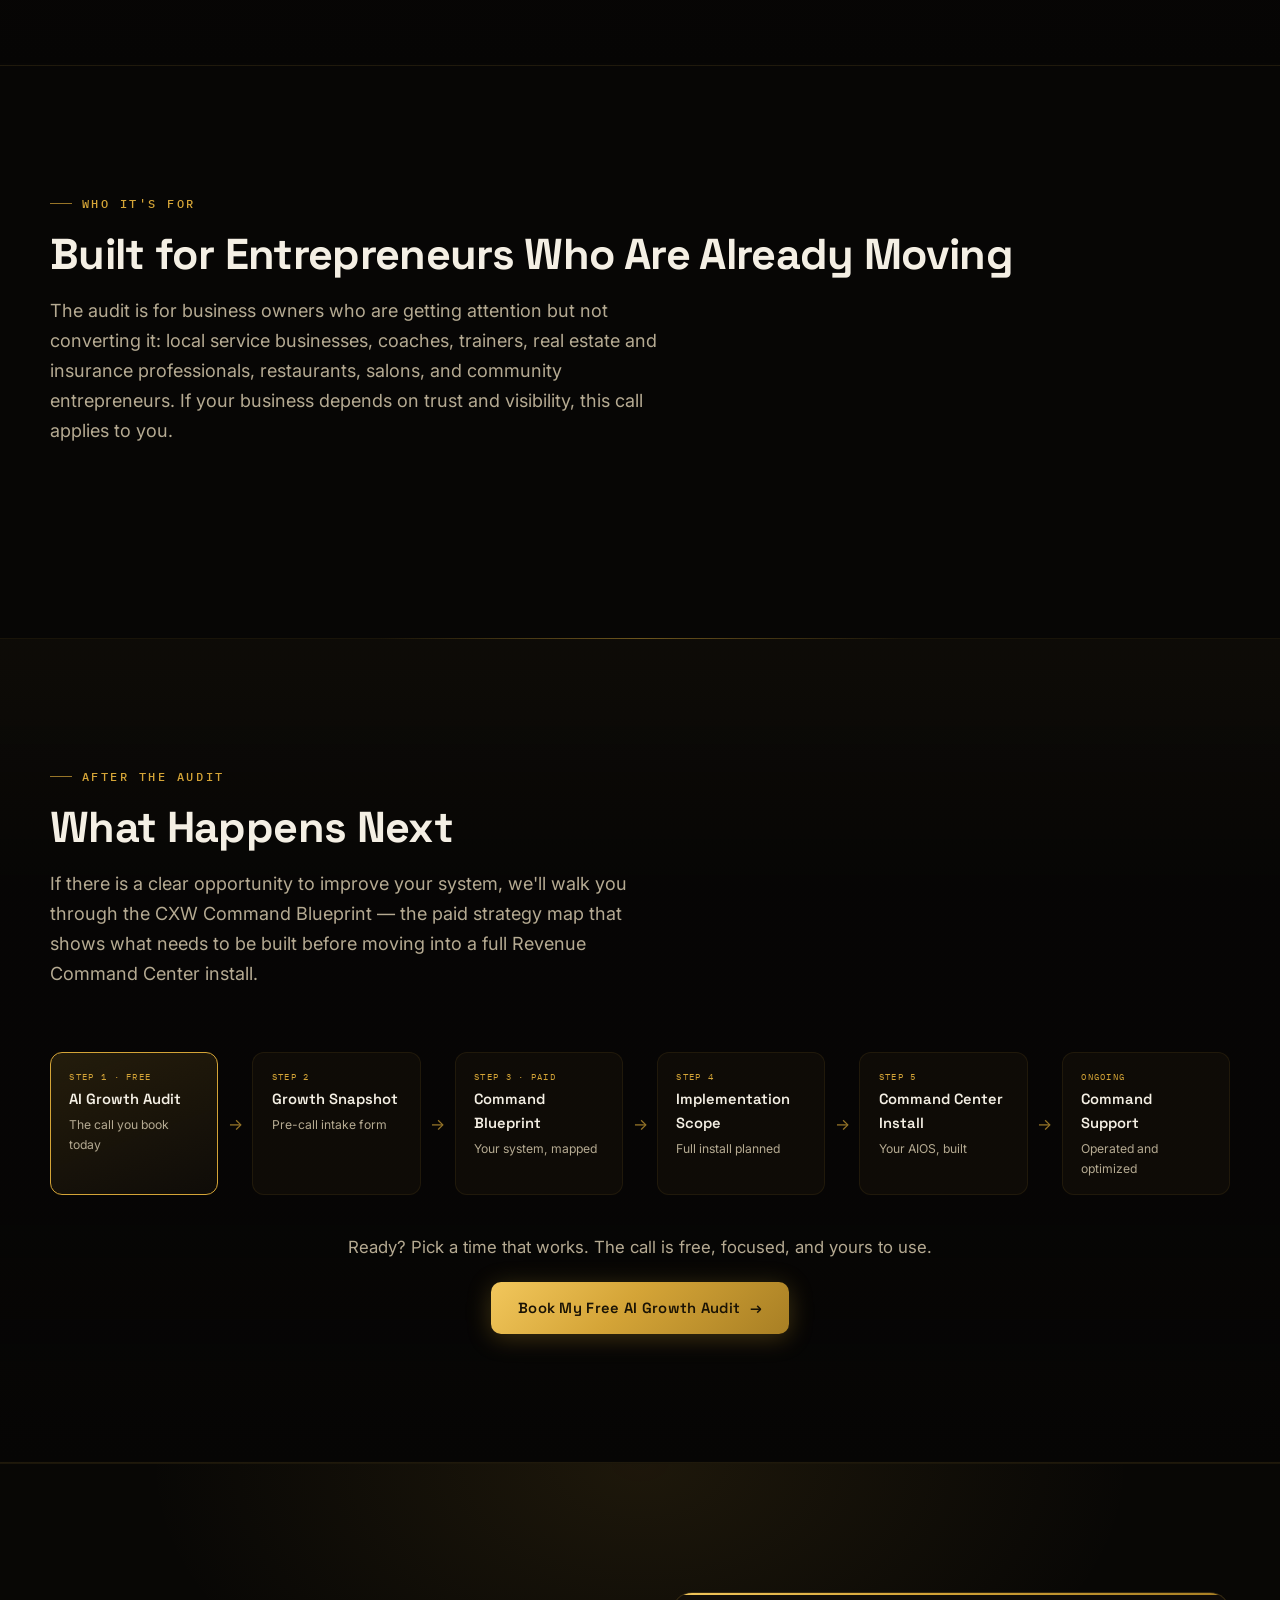
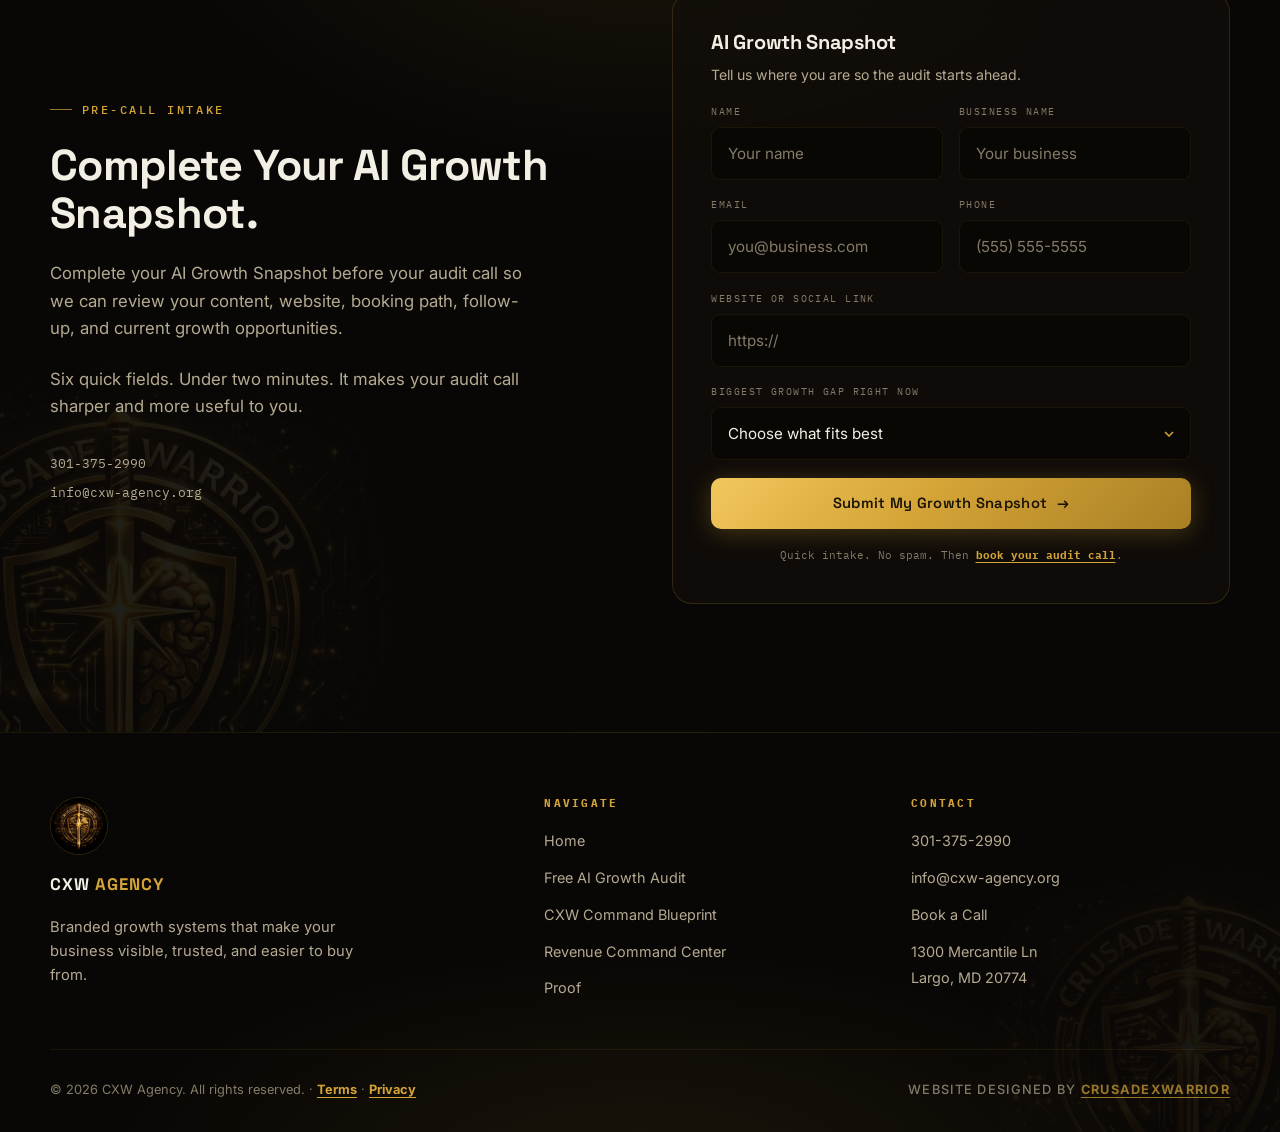
==== commit 5bac9dc7: "Feature: Terms of Service and Privacy Policy pages + schema service area - New /terms (14 sections) " ====
--- a/ai-growth-audit.html
+++ b/ai-growth-audit.html
@@ -319,7 +319,7 @@
         </div>
       </div>
       <div class="footer__bottom">
-        <p class="footer__copyright">© 2026 CXW Agency. All rights reserved.</p>
+        <p class="footer__copyright">© 2026 CXW Agency. All rights reserved. &middot; <a href="/terms" class="footer__credit-link">Terms</a> &middot; <a href="/privacy" class="footer__credit-link">Privacy</a></p>
         <p class="footer__credit">
           Website designed by <a href="https://crusadexwarrior.com" target="_blank" rel="noopener noreferrer" class="footer__credit-link">CrusadeXWarrior</a>
         </p>
--- a/css/components.css
+++ b/css/components.css
@@ -1697,3 +1697,146 @@
     align-items: stretch;
   }
 }
+
+/* ============ PROOF: LIVE CLIENT BUILD (featured card) ============ */
+.proof-card--live {
+  grid-column: 1 / -1;
+  flex-direction: row;
+  padding: 0;
+  gap: 0;
+  border: 1px solid rgba(242, 199, 92, 0.35);
+  overflow: hidden;
+  text-decoration: none;
+  color: inherit;
+  transition: transform 0.3s ease, box-shadow 0.3s ease, border-color 0.3s ease;
+}
+
+.proof-card--live:hover {
+  transform: translateY(-3px);
+  border-color: var(--cn-gold);
+  box-shadow: 0 18px 50px rgba(0, 0, 0, 0.45), 0 0 0 1px rgba(242, 199, 92, 0.15);
+}
+
+.proof-live__visual {
+  position: relative;
+  flex: 0 0 42%;
+  min-height: 280px;
+}
+
+.proof-live__preview {
+  position: absolute;
+  inset: 0;
+  width: 100%;
+  height: 100%;
+  object-fit: cover;
+}
+
+.proof-live__visual::after {
+  content: "";
+  position: absolute;
+  inset: 0;
+  background: linear-gradient(120deg, rgba(7, 6, 5, 0.15) 40%, rgba(7, 6, 5, 0.72) 100%);
+}
+
+.proof-live__logo {
+  position: absolute;
+  left: 1.1rem;
+  bottom: 1.1rem;
+  width: 92px;
+  height: auto;
+  z-index: 1;
+  border-radius: 10px;
+  border: 1px solid rgba(242, 199, 92, 0.4);
+  background: #0a0908;
+  box-shadow: 0 8px 24px rgba(0, 0, 0, 0.5);
+}
+
+.proof-live__content {
+  flex: 1;
+  padding: 1.9rem 2rem;
+  display: flex;
+  flex-direction: column;
+  align-items: flex-start;
+  gap: 0.85rem;
+}
+
+.proof-card__label--live {
+  border-color: rgba(242, 199, 92, 0.5);
+  color: var(--cn-gold-bright);
+  background: rgba(242, 199, 92, 0.07);
+}
+
+.proof-live__details {
+  list-style: none;
+  padding: 0;
+  margin: 0.2rem 0 0;
+  display: flex;
+  flex-direction: column;
+  gap: 0.45rem;
+  font-size: 0.86rem;
+  color: var(--cn-text-muted);
+}
+
+.proof-live__details span {
+  display: inline-block;
+  min-width: 6.2rem;
+  font-family: var(--cn-font-mono);
+  font-size: 0.62rem;
+  letter-spacing: 0.14em;
+  text-transform: uppercase;
+  color: var(--cn-gold);
+}
+
+.proof-live__cta {
+  margin-top: 0.5rem;
+}
+
+@media (max-width: 760px) {
+  .proof-card--live {
+    flex-direction: column;
+  }
+  .proof-live__visual {
+    flex-basis: auto;
+    width: 100%;
+    min-height: 220px;
+  }
+  .proof-live__content {
+    padding: 1.5rem 1.4rem;
+  }
+}
+
+/* ============ LEGAL PAGES ============ */
+.legal {
+  max-width: 760px;
+  margin-inline: auto;
+}
+
+.legal h2 {
+  font-size: 1.25rem;
+  margin: 2.4rem 0 0.9rem;
+}
+
+.legal p,
+.legal li {
+  color: var(--cn-text-muted);
+  line-height: 1.7;
+  font-size: 0.97rem;
+}
+
+.legal p {
+  margin-bottom: 1rem;
+}
+
+.legal ul {
+  margin: 0 0 1rem 1.2rem;
+  display: flex;
+  flex-direction: column;
+  gap: 0.5rem;
+}
+
+.legal .legal__updated {
+  font-family: var(--cn-font-mono);
+  font-size: 0.75rem;
+  color: var(--cn-text-dim);
+  letter-spacing: 0.08em;
+}
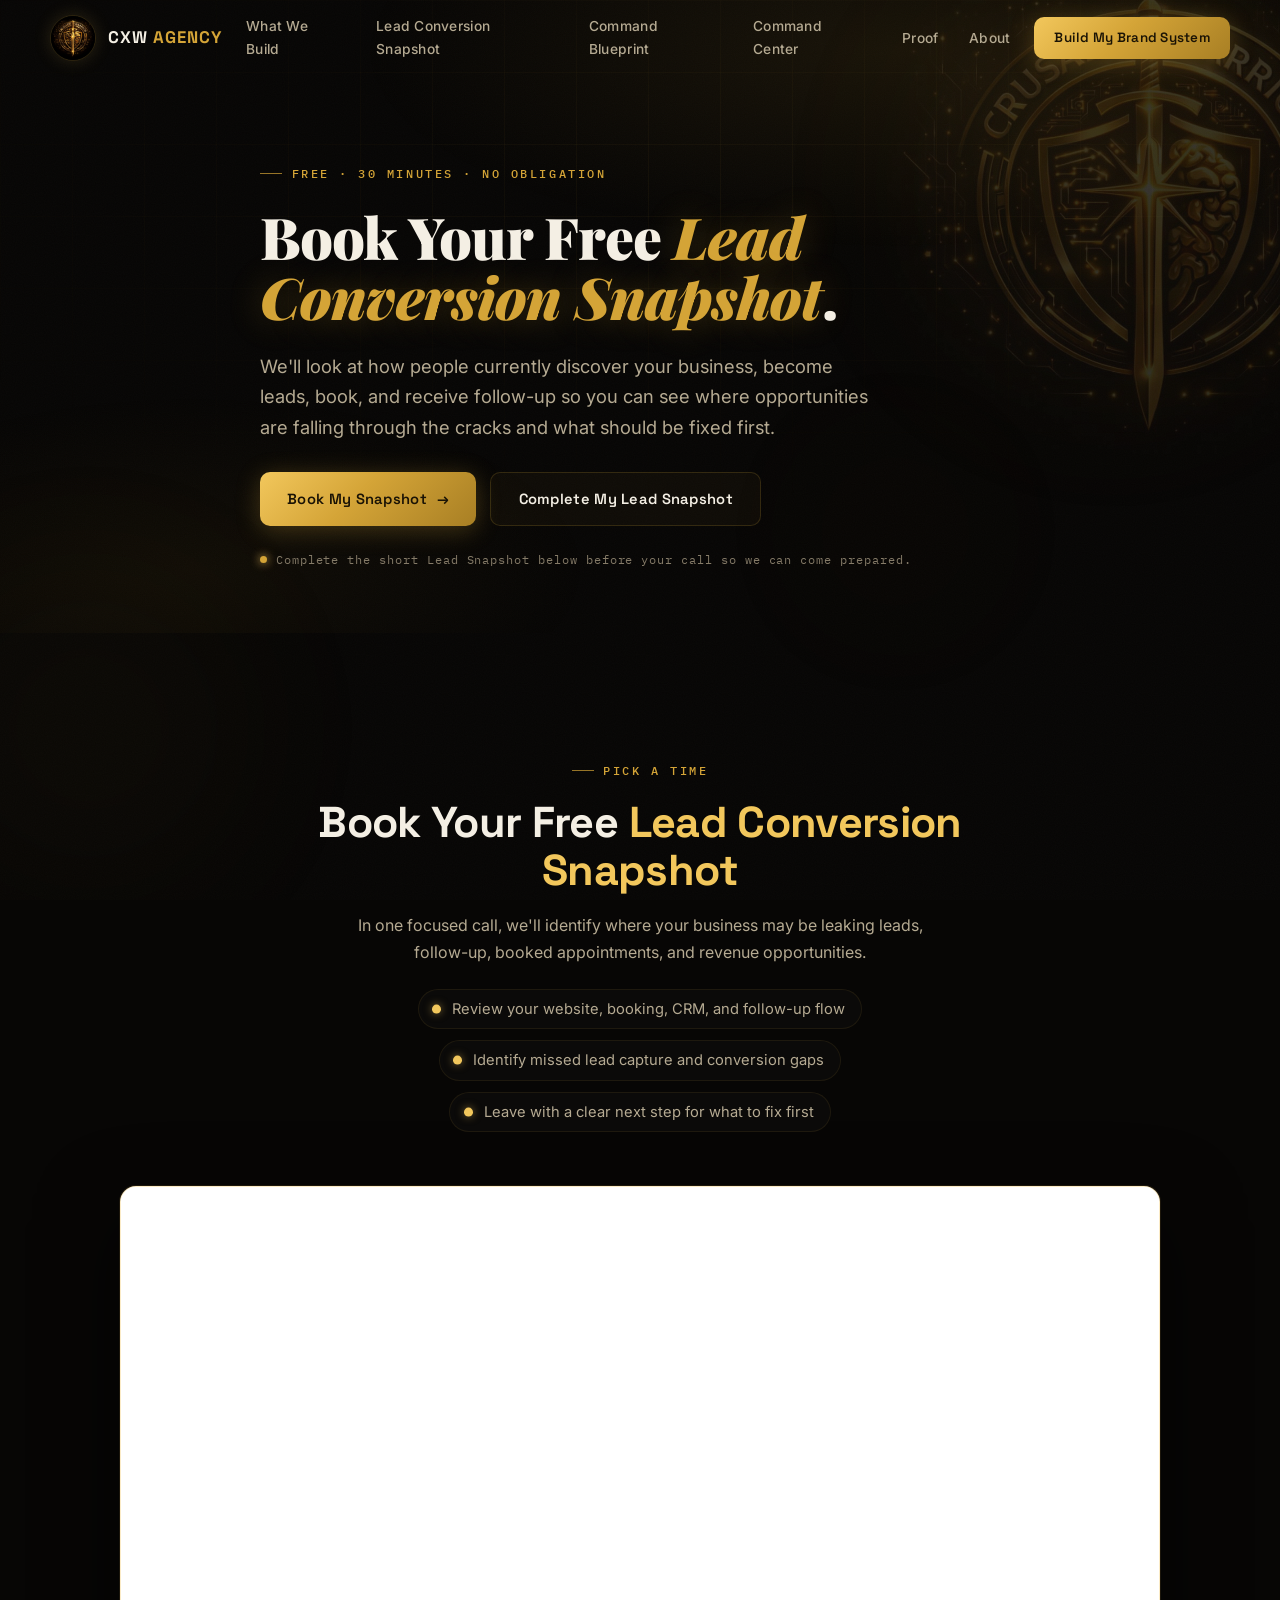
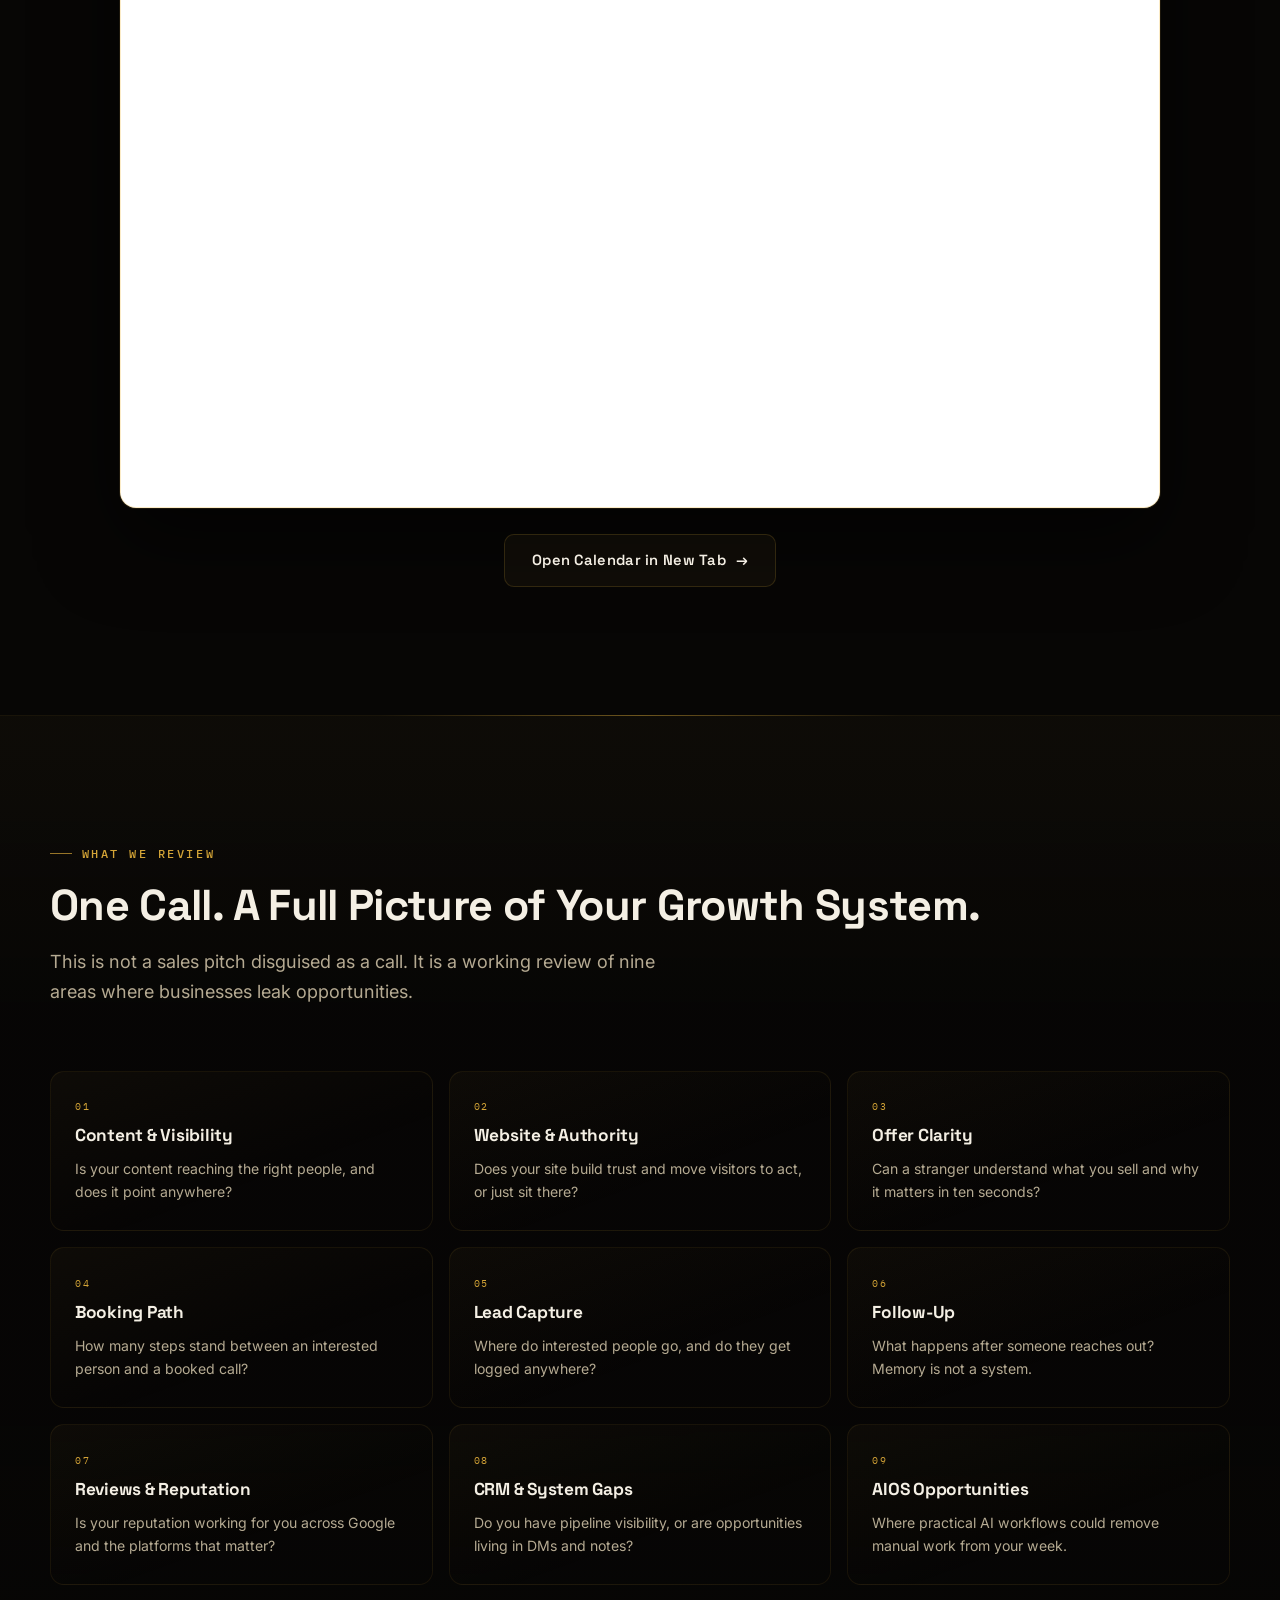
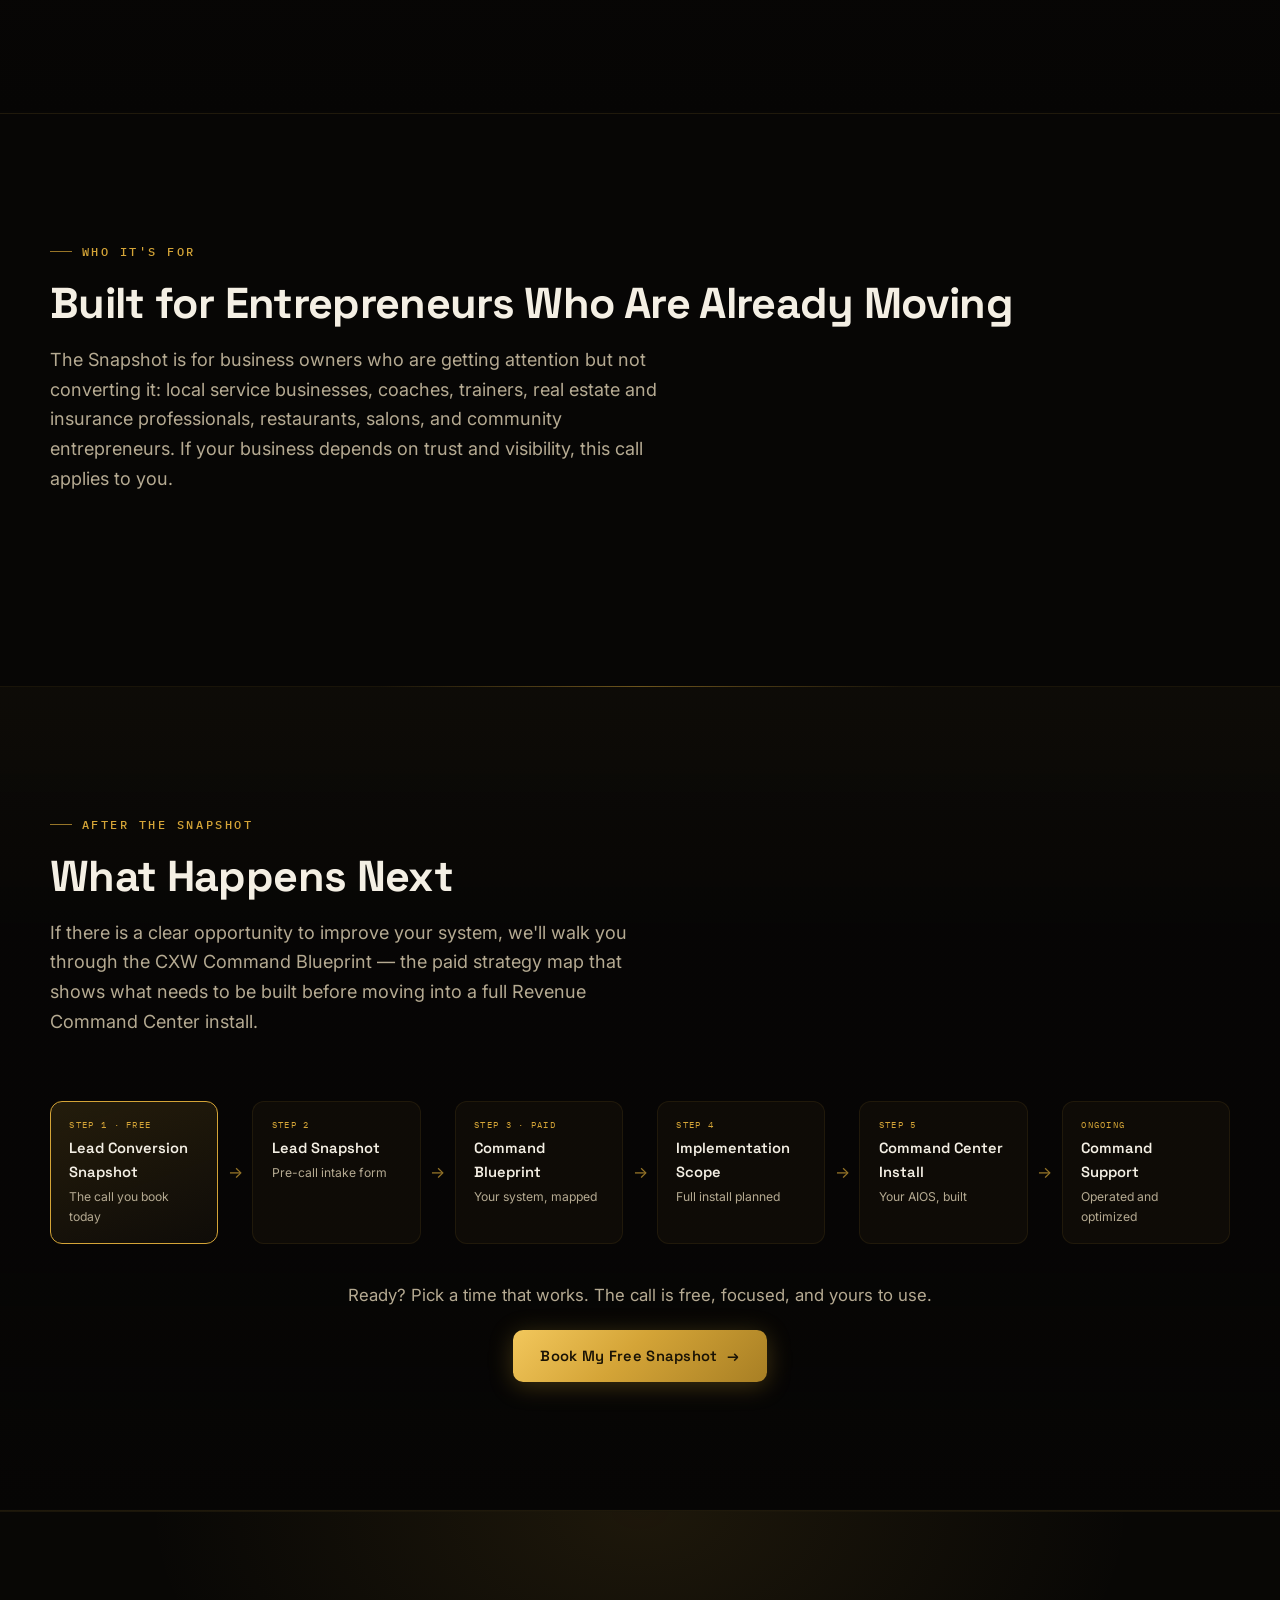
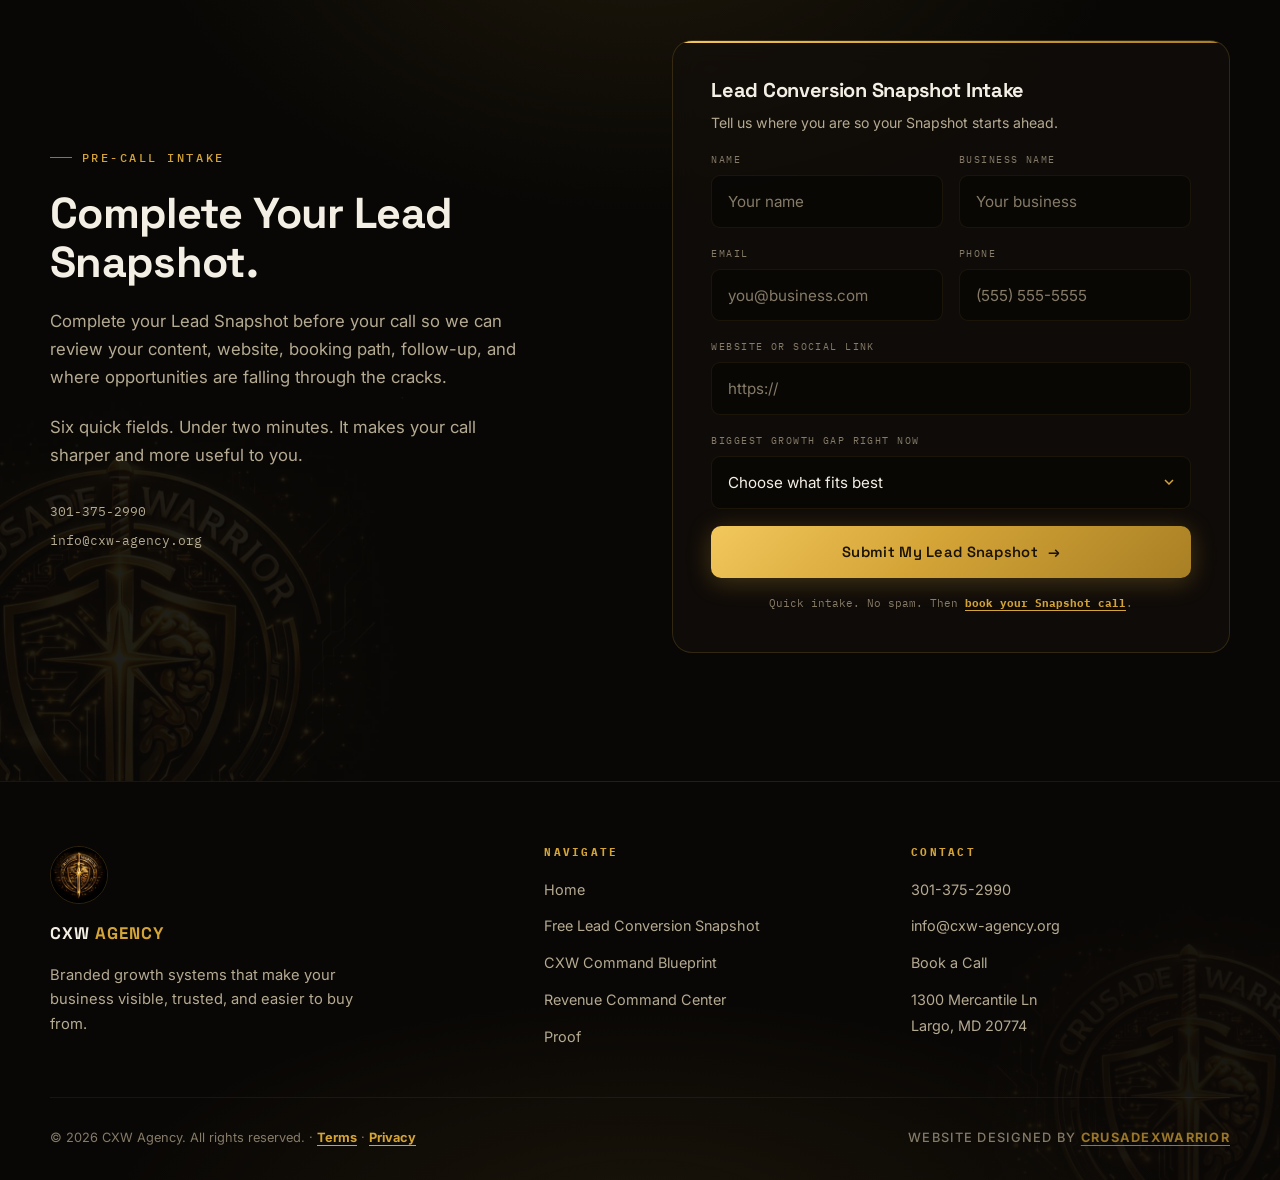
==== commit 19554449: "Rebrand: entry offer renamed AI Growth Audit -> Lead Conversion Snapshot Site-wide customer-facing c" ====
--- a/ai-growth-audit.html
+++ b/ai-growth-audit.html
@@ -3,10 +3,10 @@
 <head>
   <meta charset="UTF-8">
   <meta name="viewport" content="width=device-width, initial-scale=1.0">
-  <title>Book Your Free AI Growth Audit | CXW Agency</title>
-  <meta name="description" content="Book a free AI Growth Audit with CXW Agency. We review your content, website, booking path, follow-up, and revenue leaks so you know exactly what system to build next.">
-  <meta property="og:title" content="Book Your Free AI Growth Audit | CXW Agency">
-  <meta property="og:description" content="A free call that shows you where your business is losing opportunities and what system needs to be built next.">
+  <title>Free Lead Conversion Snapshot | CXW Agency</title>
+  <meta name="description" content="See where leads may be falling through the cracks between your content, website, booking process, and follow-up with a complimentary Lead Conversion Snapshot from CXW Agency.">
+  <meta property="og:title" content="Book Your Free Lead Conversion Snapshot | CXW Agency">
+  <meta property="og:description" content="A free call that shows you where leads are falling through the cracks between your content, website, booking, and follow-up — and what to fix first.">
   <meta property="og:type" content="website">
   <meta property="og:url" content="https://cxw-agency.org/ai-growth-audit">
   <meta property="og:image" content="https://cxw-agency.org/assets/logo.png">
@@ -35,7 +35,7 @@
       </a>
       <nav class="nav" aria-label="Primary">
         <a href="/#what-we-build" class="nav__link">What We Build</a>
-        <a href="/ai-growth-audit" class="nav__link">AI Growth Audit</a>
+        <a href="/ai-growth-audit" class="nav__link">Lead Conversion Snapshot</a>
         <a href="/command-blueprint" class="nav__link">Command Blueprint</a>
         <a href="/revenue-command-center" class="nav__link">Command Center</a>
         <a href="/#proof" class="nav__link">Proof</a>
@@ -53,11 +53,11 @@
   <nav class="mobile-nav" id="mobile-nav" aria-label="Mobile">
     <a href="/" class="mobile-nav__link">Home</a>
     <a href="/#what-we-build" class="mobile-nav__link">What We Build</a>
-    <a href="/ai-growth-audit" class="mobile-nav__link">AI Growth Audit</a>
+    <a href="/ai-growth-audit" class="mobile-nav__link">Lead Conversion Snapshot</a>
     <a href="/command-blueprint" class="mobile-nav__link">Command Blueprint</a>
     <a href="/revenue-command-center" class="mobile-nav__link">Command Center</a>
     <a href="/#about" class="mobile-nav__link">About</a>
-    <a href="https://api.leadconnectorhq.com/widget/bookings/samuel-davenport-personal-calendar-hyjkpv2bm" target="_blank" rel="noopener noreferrer" data-booking="audit" class="btn btn--gold">Book My Free AI Growth Audit</a>
+    <a href="https://api.leadconnectorhq.com/widget/bookings/samuel-davenport-personal-calendar-hyjkpv2bm" target="_blank" rel="noopener noreferrer" data-booking="audit" class="btn btn--gold">Book My Free Snapshot</a>
   </nav>
 
   <main>
@@ -68,13 +68,13 @@
       <img src="/assets/logo.png" alt="" class="hero__watermark" aria-hidden="true">
       <div class="container page-hero__inner">
         <span class="eyebrow">Free &middot; 30 Minutes &middot; No Obligation</span>
-        <h1 class="page-hero__title">Book Your Free <em>AI Growth Audit</em>.</h1>
-        <p class="page-hero__sub">We'll review your content, website, booking path, follow-up, and current revenue leaks so you can see where your business is losing opportunities and what system needs to be built next.</p>
+        <h1 class="page-hero__title">Book Your Free <em>Lead Conversion Snapshot</em>.</h1>
+        <p class="page-hero__sub">We'll look at how people currently discover your business, become leads, book, and receive follow-up so you can see where opportunities are falling through the cracks and what should be fixed first.</p>
         <div class="hero__ctas">
-          <a href="#book-audit" class="btn btn--gold">Pick My Audit Time <span class="btn__arrow">→</span></a>
-          <a href="#snapshot" class="btn btn--ghost">Complete My Growth Snapshot</a>
-        </div>
-        <p class="hero__note">Complete the Snapshot intake below before your call so we come prepared.</p>
+          <a href="#book-audit" class="btn btn--gold">Book My Snapshot <span class="btn__arrow">→</span></a>
+          <a href="#snapshot" class="btn btn--ghost">Complete My Lead Snapshot</a>
+        </div>
+        <p class="hero__note">Complete the short Lead Snapshot below before your call so we can come prepared.</p>
       </div>
     </section>
 
@@ -83,12 +83,12 @@
       id="book-audit"
       class="booking-section"
       eyebrow="Pick a Time"
-      headline="Book Your Free *AI Growth Audit*"
-      subheadline="In 20 minutes, we'll identify where your business may be leaking leads, follow-up, booked appointments, and revenue opportunities."
+      headline="Book Your Free *Lead Conversion Snapshot*"
+      subheadline="In one focused call, we'll identify where your business may be leaking leads, follow-up, booked appointments, and revenue opportunities."
       bullets='["Review your website, booking, CRM, and follow-up flow","Identify missed lead capture and conversion gaps","Leave with a clear next step for what to fix first"]'
       iframe-src="https://api.leadconnectorhq.com/widget/bookings/samuel-davenport-personal-calendar-hyjkpv2bm"
       external-url="https://api.leadconnectorhq.com/widget/bookings/samuel-davenport-personal-calendar-hyjkpv2bm"
-      iframe-title="Book your free AI Growth Audit"
+      iframe-title="Book your free Lead Conversion Snapshot"
       booking-key="audit">
     </booking-calendar-section>
 
@@ -156,7 +156,7 @@
         <div class="section-head reveal">
           <span class="eyebrow">Who It's For</span>
           <h2>Built for Entrepreneurs Who Are Already Moving</h2>
-          <p class="section-sub">The audit is for business owners who are getting attention but not converting it: local service businesses, coaches, trainers, real estate and insurance professionals, restaurants, salons, and community entrepreneurs. If your business depends on trust and visibility, this call applies to you.</p>
+          <p class="section-sub">The Snapshot is for business owners who are getting attention but not converting it: local service businesses, coaches, trainers, real estate and insurance professionals, restaurants, salons, and community entrepreneurs. If your business depends on trust and visibility, this call applies to you.</p>
         </div>
       </div>
     </section>
@@ -165,20 +165,20 @@
     <section class="section--raised" id="after">
       <div class="container">
         <div class="section-head reveal">
-          <span class="eyebrow">After the Audit</span>
+          <span class="eyebrow">After the Snapshot</span>
           <h2>What Happens Next</h2>
           <p class="section-sub">If there is a clear opportunity to improve your system, we'll walk you through the CXW Command Blueprint — the paid strategy map that shows what needs to be built before moving into a full Revenue Command Center install.</p>
         </div>
         <div class="flow reveal">
           <div class="flow__node flow__node--end">
             <span class="flow__label">Step 1 &middot; Free</span>
-            <span class="flow__title">AI Growth Audit</span>
+            <span class="flow__title">Lead Conversion Snapshot</span>
             <span class="flow__desc">The call you book today</span>
           </div>
           <span class="flow__arrow" aria-hidden="true">→</span>
           <div class="flow__node">
             <span class="flow__label">Step 2</span>
-            <span class="flow__title">Growth Snapshot</span>
+            <span class="flow__title">Lead Snapshot</span>
             <span class="flow__desc">Pre-call intake form</span>
           </div>
           <span class="flow__arrow" aria-hidden="true">→</span>
@@ -208,7 +208,7 @@
         </div>
         <div class="offer-callout reveal" id="book-call">
           <p>Ready? Pick a time that works. The call is free, focused, and yours to use.</p>
-          <a href="https://api.leadconnectorhq.com/widget/bookings/samuel-davenport-personal-calendar-hyjkpv2bm" target="_blank" rel="noopener noreferrer" data-booking="audit" class="btn btn--gold">Book My Free AI Growth Audit <span class="btn__arrow">→</span></a>
+          <a href="https://api.leadconnectorhq.com/widget/bookings/samuel-davenport-personal-calendar-hyjkpv2bm" target="_blank" rel="noopener noreferrer" data-booking="audit" class="btn btn--gold">Book My Free Snapshot <span class="btn__arrow">→</span></a>
         </div>
       </div>
     </section>
@@ -220,9 +220,9 @@
         <div class="final-cta__grid">
           <div class="final-cta__content reveal">
             <span class="eyebrow">Pre-Call Intake</span>
-            <h2>Complete Your AI Growth Snapshot.</h2>
-            <p>Complete your AI Growth Snapshot before your audit call so we can review your content, website, booking path, follow-up, and current growth opportunities.</p>
-            <p>Six quick fields. Under two minutes. It makes your audit call sharper and more useful to you.</p>
+            <h2>Complete Your Lead Snapshot.</h2>
+            <p>Complete your Lead Snapshot before your call so we can review your content, website, booking path, follow-up, and where opportunities are falling through the cracks.</p>
+            <p>Six quick fields. Under two minutes. It makes your call sharper and more useful to you.</p>
             <div class="contact-lines">
               <a href="tel:+13013752990">301-375-2990</a>
               <a href="mailto:info@cxw-agency.org">info@cxw-agency.org</a>
@@ -230,13 +230,13 @@
           </div>
 
           <form class="lead-form" id="lead-form" action="https://formsubmit.co/info@cxw-agency.org" method="POST" novalidate>
-            <input type="hidden" name="_subject" value="New AI Growth Snapshot — CXW Agency">
+            <input type="hidden" name="_subject" value="New Lead Snapshot — CXW Agency">
             <input type="hidden" name="_captcha" value="false">
             <input type="hidden" name="_template" value="table">
             <input type="text" name="_honey" style="display:none" tabindex="-1" autocomplete="off">
 
-            <h3 class="lead-form__title">AI Growth Snapshot</h3>
-            <p class="lead-form__sub">Tell us where you are so the audit starts ahead.</p>
+            <h3 class="lead-form__title">Lead Conversion Snapshot Intake</h3>
+            <p class="lead-form__sub">Tell us where you are so your Snapshot starts ahead.</p>
 
             <div class="form-row">
               <div class="form-field">
@@ -274,14 +274,14 @@
                 <option>Leads go cold — weak follow-up</option>
                 <option>Website does not build trust or convert</option>
                 <option>No CRM or pipeline visibility</option>
-                <option>Not sure — that is what the audit is for</option>
+                <option>Not sure — that is what the Snapshot is for</option>
               </select>
             </div>
 
             <div class="form-status" id="form-status" role="status" aria-live="polite"></div>
 
-            <button type="submit" class="btn btn--gold btn--block" id="form-submit">Submit My Growth Snapshot <span class="btn__arrow">→</span></button>
-            <p class="lead-form__fine">Quick intake. No spam. Then <a href="https://api.leadconnectorhq.com/widget/bookings/samuel-davenport-personal-calendar-hyjkpv2bm" target="_blank" rel="noopener noreferrer" data-booking="audit" class="footer__credit-link">book your audit call</a>.</p>
+            <button type="submit" class="btn btn--gold btn--block" id="form-submit">Submit My Lead Snapshot <span class="btn__arrow">→</span></button>
+            <p class="lead-form__fine">Quick intake. No spam. Then <a href="https://api.leadconnectorhq.com/widget/bookings/samuel-davenport-personal-calendar-hyjkpv2bm" target="_blank" rel="noopener noreferrer" data-booking="audit" class="footer__credit-link">book your Snapshot call</a>.</p>
           </form>
         </div>
       </div>
@@ -302,7 +302,7 @@
           <h4 class="footer__heading">Navigate</h4>
           <ul class="footer__list">
             <li><a href="/" class="footer__link">Home</a></li>
-            <li><a href="/ai-growth-audit" class="footer__link">Free AI Growth Audit</a></li>
+            <li><a href="/ai-growth-audit" class="footer__link">Free Lead Conversion Snapshot</a></li>
             <li><a href="/command-blueprint" class="footer__link">CXW Command Blueprint</a></li>
             <li><a href="/revenue-command-center" class="footer__link">Revenue Command Center</a></li>
             <li><a href="/#proof" class="footer__link">Proof</a></li>
--- a/css/components.css
+++ b/css/components.css
@@ -797,11 +797,12 @@
 /* ============ PROOF ============ */
 .proof-grid {
   display: grid;
-  grid-template-columns: repeat(3, 1fr);
+  grid-template-columns: repeat(6, 1fr);
   gap: 1rem;
 }
 
 .proof-card {
+  grid-column: span 2;
   border: 1px dashed var(--cn-line);
   border-radius: var(--cn-radius);
   padding: 1.7rem 1.5rem;
@@ -1262,6 +1263,65 @@
 /* ============ OFFER LADDER 6-STEP VARIANT ============ */
 .offers--ladder {
   grid-template-columns: repeat(3, 1fr);
+}
+
+/* ============ FAQ ACCORDION ============ */
+.faq-list {
+  max-width: 760px;
+  margin: clamp(2rem, 5vw, 3rem) auto 0;
+  display: flex;
+  flex-direction: column;
+  gap: 0.75rem;
+}
+
+.faq-item {
+  border: 1px solid var(--cn-line);
+  border-radius: var(--cn-radius);
+  background: var(--cn-surface);
+  padding: 0 1.4rem;
+  transition: border-color 0.3s var(--cn-ease), background 0.3s var(--cn-ease);
+}
+
+.faq-item[open] {
+  border-color: var(--cn-gold-deep);
+  background: var(--cn-surface-hover);
+}
+
+.faq-item__q {
+  font-family: var(--cn-font-display);
+  font-weight: 600;
+  font-size: 1.02rem;
+  color: var(--cn-text);
+  cursor: pointer;
+  list-style: none;
+  padding: 1.15rem 2rem 1.15rem 0;
+  position: relative;
+}
+
+.faq-item__q::-webkit-details-marker { display: none; }
+
+.faq-item__q::after {
+  content: '+';
+  position: absolute;
+  right: 0;
+  top: 50%;
+  transform: translateY(-50%);
+  font-family: var(--cn-font-mono);
+  font-size: 1.4rem;
+  color: var(--cn-gold);
+  transition: transform 0.3s var(--cn-ease);
+}
+
+.faq-item[open] .faq-item__q::after {
+  content: '−';
+}
+
+.faq-item__a {
+  color: var(--cn-text-muted);
+  font-size: 0.98rem;
+  line-height: 1.65;
+  padding: 0 0 1.3rem;
+  margin: 0;
 }
 
 /* ============ SUBPAGE HERO ============ */
@@ -1509,6 +1569,10 @@
   .proof-grid {
     grid-template-columns: repeat(2, 1fr);
   }
+  .proof-card,
+  .proof-card--build {
+    grid-column: span 1;
+  }
   .founder__visual {
     max-width: 440px;
     margin-inline: auto;
@@ -1532,6 +1596,10 @@
   .audience,
   .proof-grid {
     grid-template-columns: 1fr;
+  }
+  .proof-card,
+  .proof-card--build {
+    grid-column: span 1;
   }
   .industries {
     grid-template-columns: repeat(2, 1fr);
@@ -1840,3 +1908,184 @@
   color: var(--cn-text-dim);
   letter-spacing: 0.08em;
 }
+
+/* ============ TRUST STRIP ============ */
+.trust-strip {
+  padding-block: clamp(2.2rem, 4.5vw, 3.2rem);
+  border-top: 1px solid var(--cn-line-soft);
+  border-bottom: 1px solid var(--cn-line-soft);
+  background:
+    radial-gradient(ellipse 55% 80% at 50% 0%, rgba(212, 164, 55, 0.05), transparent 70%),
+    rgba(255, 255, 255, 0.015);
+}
+
+.trust-strip__grid {
+  display: grid;
+  grid-template-columns: repeat(5, 1fr);
+  max-width: 1080px;
+  margin-inline: auto;
+}
+
+.trust-strip__cell {
+  display: flex;
+  flex-direction: column;
+  align-items: center;
+  text-align: center;
+  gap: 0.55rem;
+  padding: 0.4rem 1.1rem;
+  position: relative;
+  transition: transform 0.3s var(--cn-ease);
+}
+
+/* thin gold hairline dividers between cells */
+.trust-strip__cell + .trust-strip__cell::before {
+  content: "";
+  position: absolute;
+  left: 0;
+  top: 50%;
+  translate: 0 -50%;
+  height: 70%;
+  width: 1px;
+  background: linear-gradient(to bottom, transparent, rgba(212, 164, 55, 0.25), transparent);
+}
+
+.trust-strip__cell:hover {
+  transform: translateY(-2px);
+}
+
+.trust-strip__icon {
+  width: 38px;
+  height: 38px;
+  display: flex;
+  align-items: center;
+  justify-content: center;
+  border-radius: 50%;
+  color: var(--cn-gold);
+  border: 1px solid rgba(212, 164, 55, 0.3);
+  background: rgba(212, 164, 55, 0.06);
+  transition: border-color 0.3s var(--cn-ease), box-shadow 0.3s var(--cn-ease);
+}
+
+.trust-strip__cell:hover .trust-strip__icon {
+  border-color: rgba(212, 164, 55, 0.6);
+  box-shadow: 0 0 18px rgba(212, 164, 55, 0.15);
+}
+
+.trust-strip__icon svg {
+  width: 17px;
+  height: 17px;
+}
+
+.trust-strip__title {
+  font-family: var(--cn-font-display);
+  font-weight: 600;
+  font-size: 0.92rem;
+  color: var(--cn-text);
+}
+
+.trust-strip__desc {
+  font-size: 0.8rem;
+  line-height: 1.5;
+  color: var(--cn-text-dim);
+  max-width: 24ch;
+}
+
+@media (max-width: 960px) {
+  .trust-strip__grid {
+    grid-template-columns: repeat(2, 1fr);
+    gap: 1.6rem 0;
+    justify-items: center;
+  }
+  /* hairlines only within each row of two */
+  .trust-strip__cell + .trust-strip__cell::before {
+    display: none;
+  }
+  .trust-strip__cell:nth-child(even)::before {
+    display: block;
+  }
+  /* last odd item spans both columns, centered */
+  .trust-strip__cell:last-child:nth-child(odd) {
+    grid-column: 1 / -1;
+  }
+}
+
+@media (max-width: 480px) {
+  .trust-strip__grid {
+    grid-template-columns: 1fr;
+    gap: 1.5rem;
+  }
+  .trust-strip__cell::before,
+  .trust-strip__cell:nth-child(even)::before {
+    display: none !important;
+  }
+  .trust-strip__desc {
+    max-width: 32ch;
+  }
+}
+
+/* ============ PROOF: ECOSYSTEM BUILD CARDS ============ */
+.proof-card--build {
+  grid-column: span 3;
+  padding: 0;
+  gap: 0;
+  border: 1px solid rgba(242, 199, 92, 0.35);
+  overflow: hidden;
+  text-decoration: none;
+  color: inherit;
+  transition: transform 0.3s ease, box-shadow 0.3s ease, border-color 0.3s ease;
+}
+
+.proof-card--build:hover {
+  transform: translateY(-3px);
+  border-color: var(--cn-gold);
+  box-shadow: 0 18px 50px rgba(0, 0, 0, 0.45), 0 0 0 1px rgba(242, 199, 92, 0.15);
+}
+
+.proof-build__visual {
+  position: relative;
+  min-height: 190px;
+  display: flex;
+  align-items: center;
+  justify-content: center;
+  background:
+    radial-gradient(ellipse at 50% 120%, rgba(242, 199, 92, 0.12), transparent 65%),
+    linear-gradient(160deg, #0d0b09, #070605);
+  border-bottom: 1px solid var(--cn-line-soft);
+  padding: 1.6rem;
+}
+
+.proof-build__logo {
+  max-height: 130px;
+  max-width: 60%;
+  width: auto;
+  height: auto;
+  border-radius: 12px;
+  box-shadow: 0 10px 30px rgba(0, 0, 0, 0.5);
+}
+
+.proof-build__logo--wide {
+  max-width: 82%;
+  border-radius: 8px;
+}
+
+.proof-build__content {
+  padding: 1.6rem 1.7rem 1.8rem;
+  display: flex;
+  flex-direction: column;
+  align-items: flex-start;
+  gap: 0.75rem;
+  flex: 1;
+}
+
+.proof-build__cta {
+  margin-top: auto;
+}
+
+/* Responsive overrides for build cards — must come after the base
+   .proof-card--build rule above to win the cascade */
+@media (max-width: 960px) {
+  .proof-card,
+  .proof-card--build {
+    grid-column: span 1;
+  }
+}
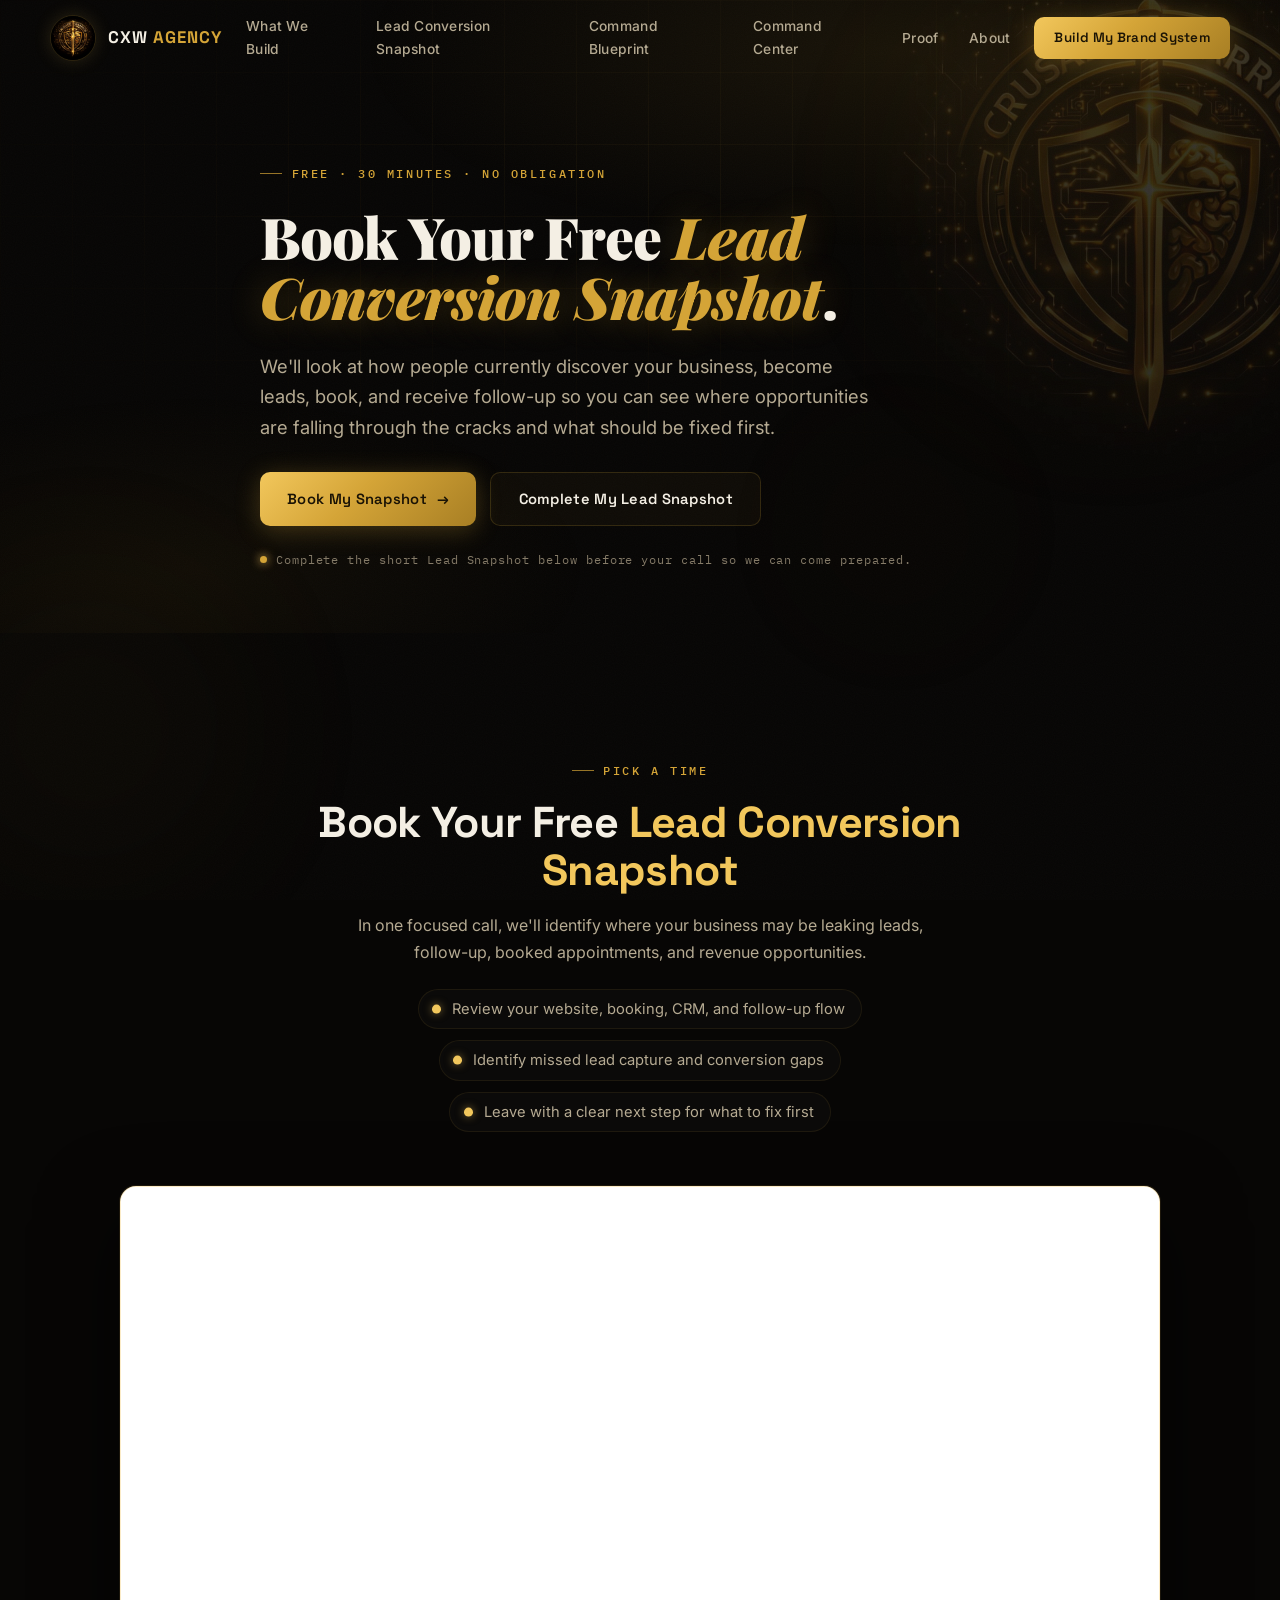
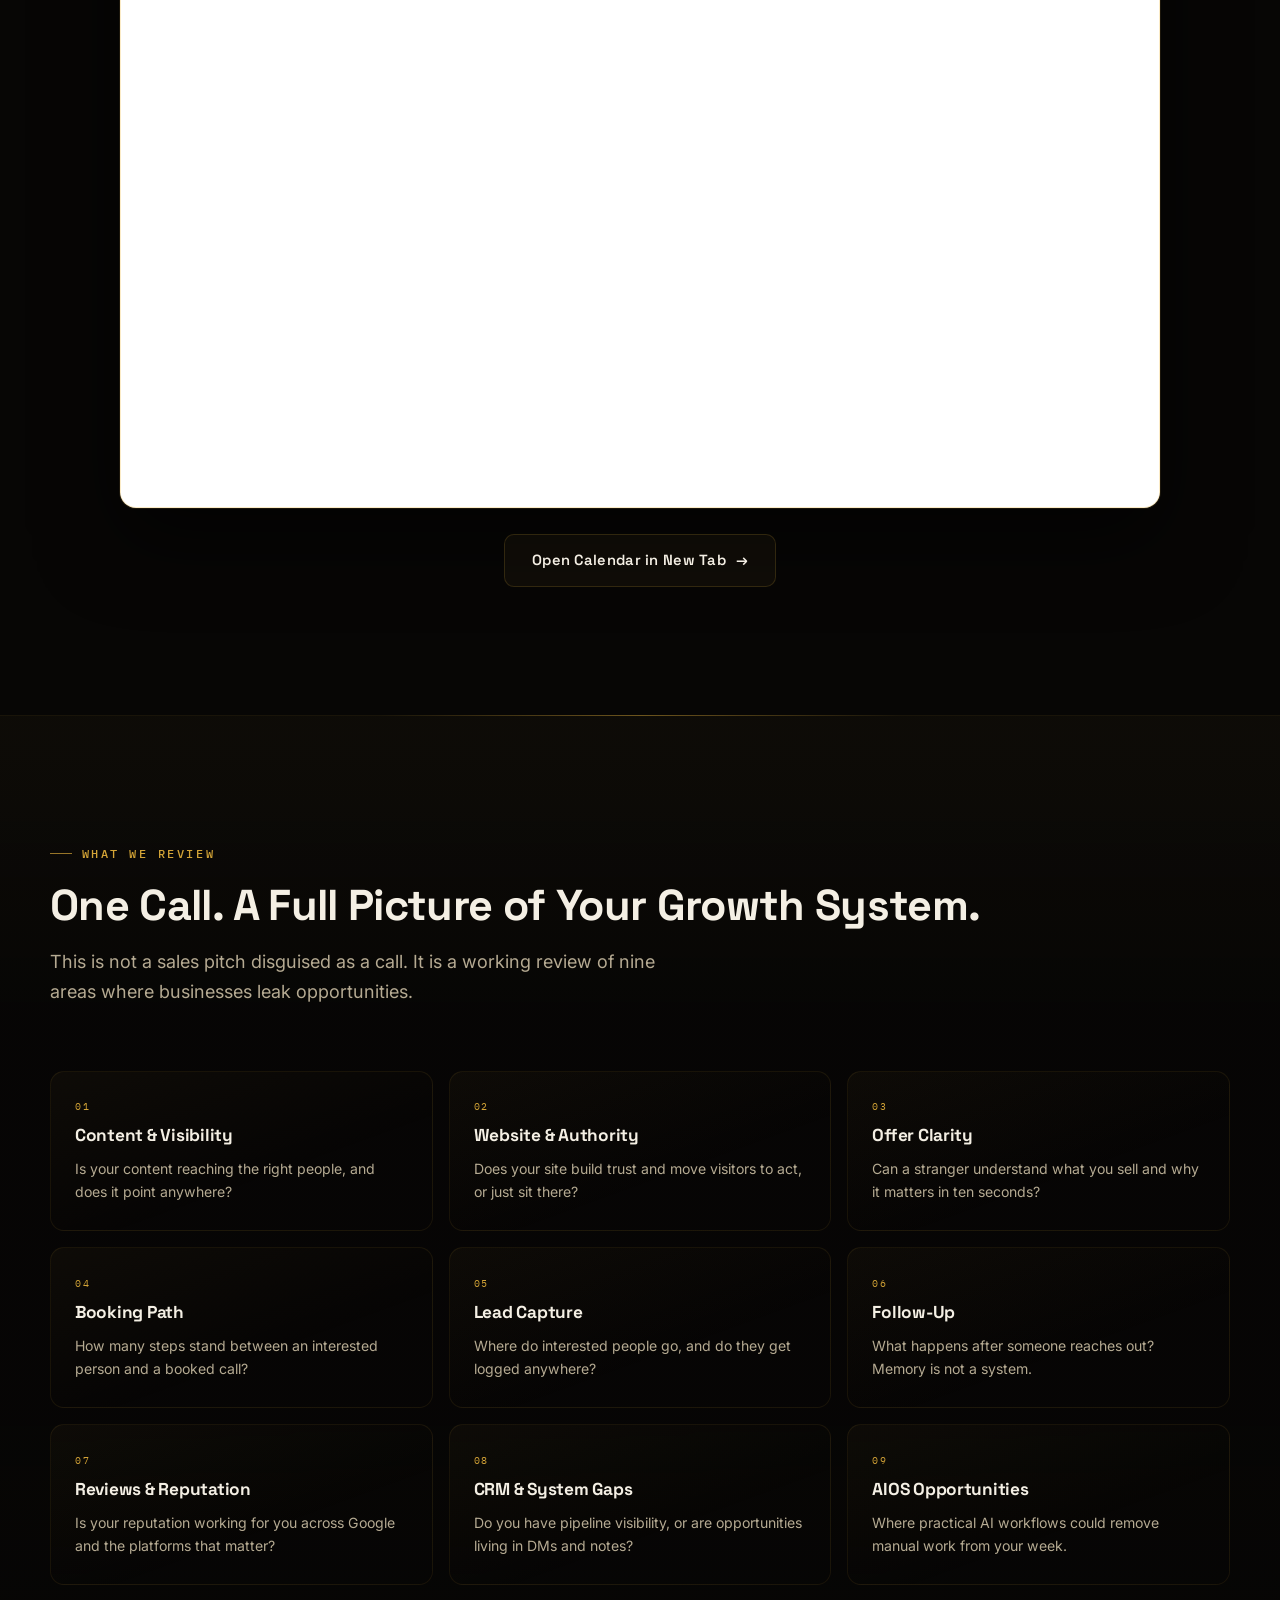
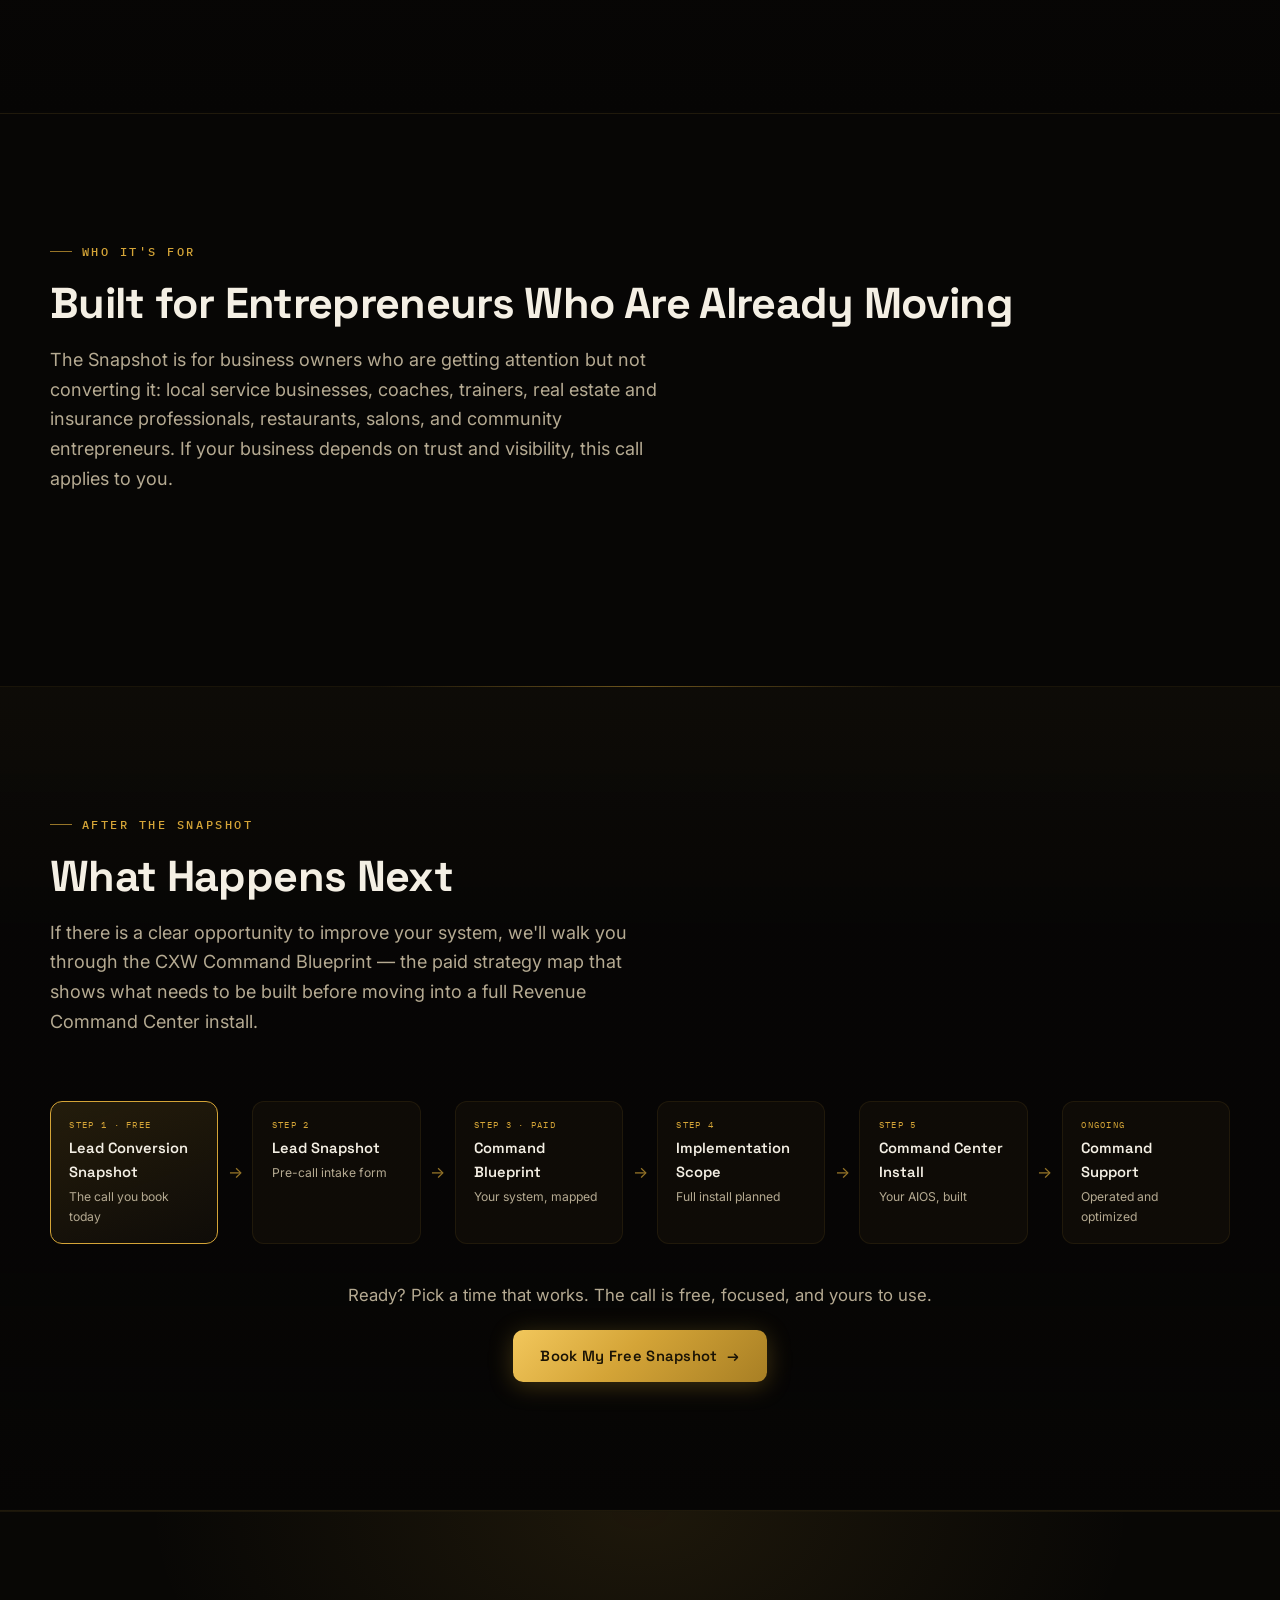
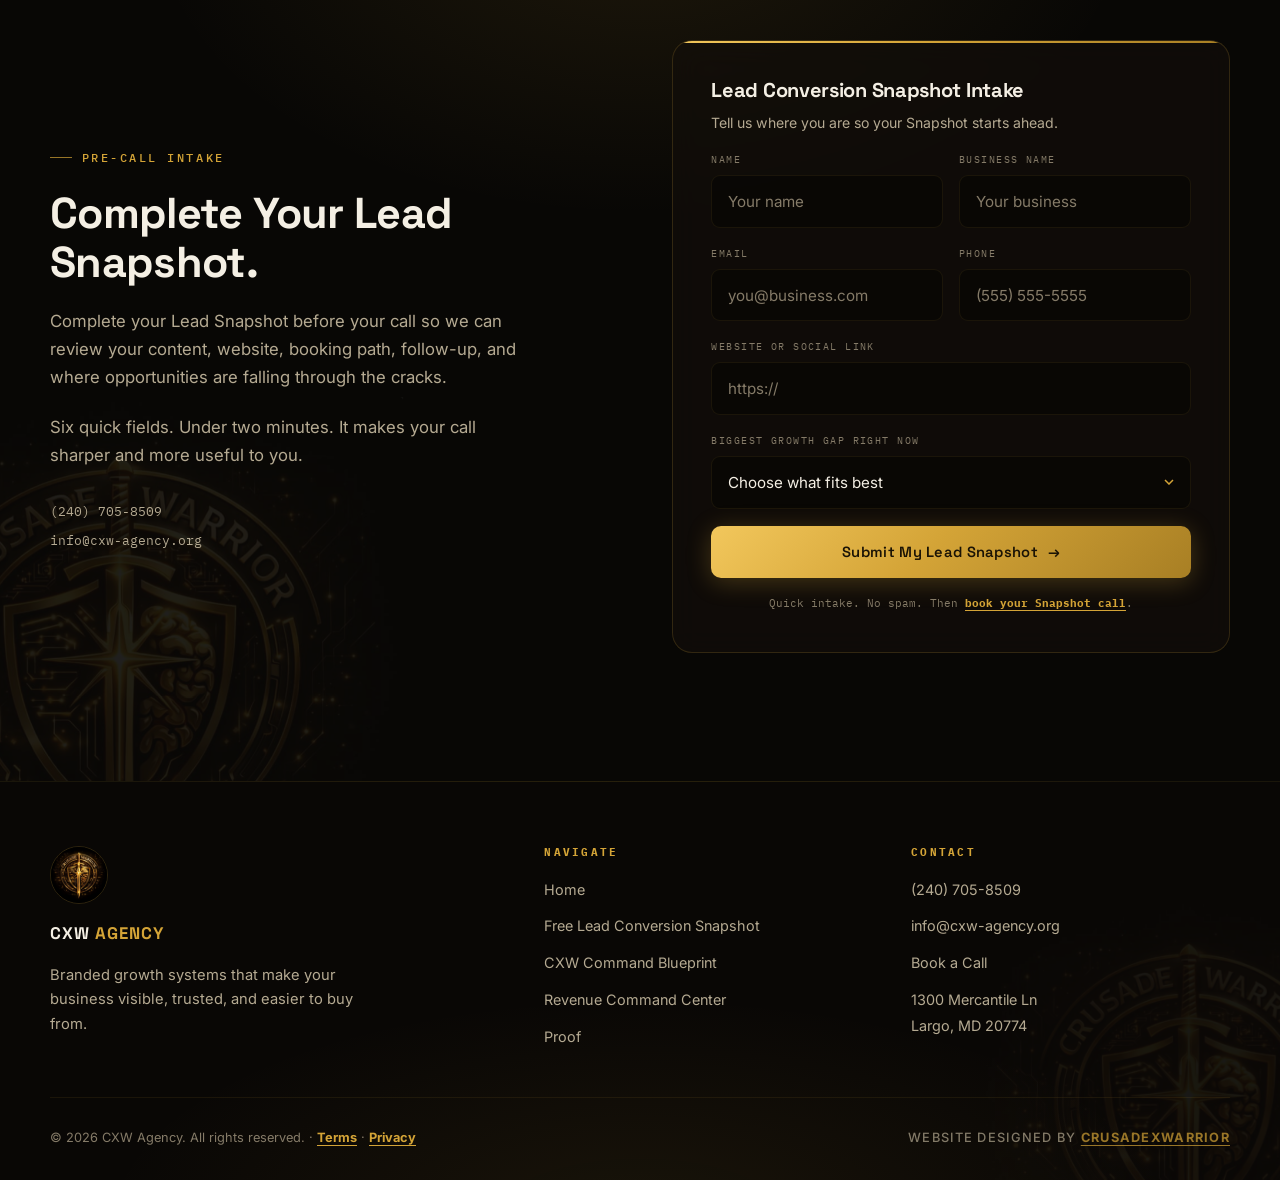
==== commit 2f2ae746: "Add LeadConnector chat widget + correct business phone to (240) 705-8509 TASK 1 — Chat widget: added" ====
--- a/ai-growth-audit.html
+++ b/ai-growth-audit.html
@@ -224,7 +224,7 @@
             <p>Complete your Lead Snapshot before your call so we can review your content, website, booking path, follow-up, and where opportunities are falling through the cracks.</p>
             <p>Six quick fields. Under two minutes. It makes your call sharper and more useful to you.</p>
             <div class="contact-lines">
-              <a href="tel:+13013752990">301-375-2990</a>
+              <a href="tel:+12407058509">(240) 705-8509</a>
               <a href="mailto:info@cxw-agency.org">info@cxw-agency.org</a>
             </div>
           </div>
@@ -311,7 +311,7 @@
         <div>
           <h4 class="footer__heading">Contact</h4>
           <ul class="footer__list">
-            <li><a href="tel:+13013752990" class="footer__link">301-375-2990</a></li>
+            <li><a href="tel:+12407058509" class="footer__link">(240) 705-8509</a></li>
             <li><a href="mailto:info@cxw-agency.org" class="footer__link">info@cxw-agency.org</a></li>
             <li><a href="https://api.leadconnectorhq.com/widget/bookings/samuel-davenport-personal-calendar-hyjkpv2bm" target="_blank" rel="noopener noreferrer" data-booking="audit" class="footer__link">Book a Call</a></li>
             <li><span class="footer__link">1300 Mercantile Ln<br>Largo, MD 20774</span></li>
@@ -329,5 +329,9 @@
 
   <script src="/js/booking-calendar-section.js"></script>
   <script src="/js/main.js"></script>
+  <script src="https://widgets.leadconnectorhq.com/loader.js"
+    data-resources-url="https://widgets.leadconnectorhq.com/chat-widget/loader.js"
+    data-widget-id="69fe0abb4c428b57bc84f6f3">
+  </script>
 </body>
 </html>
